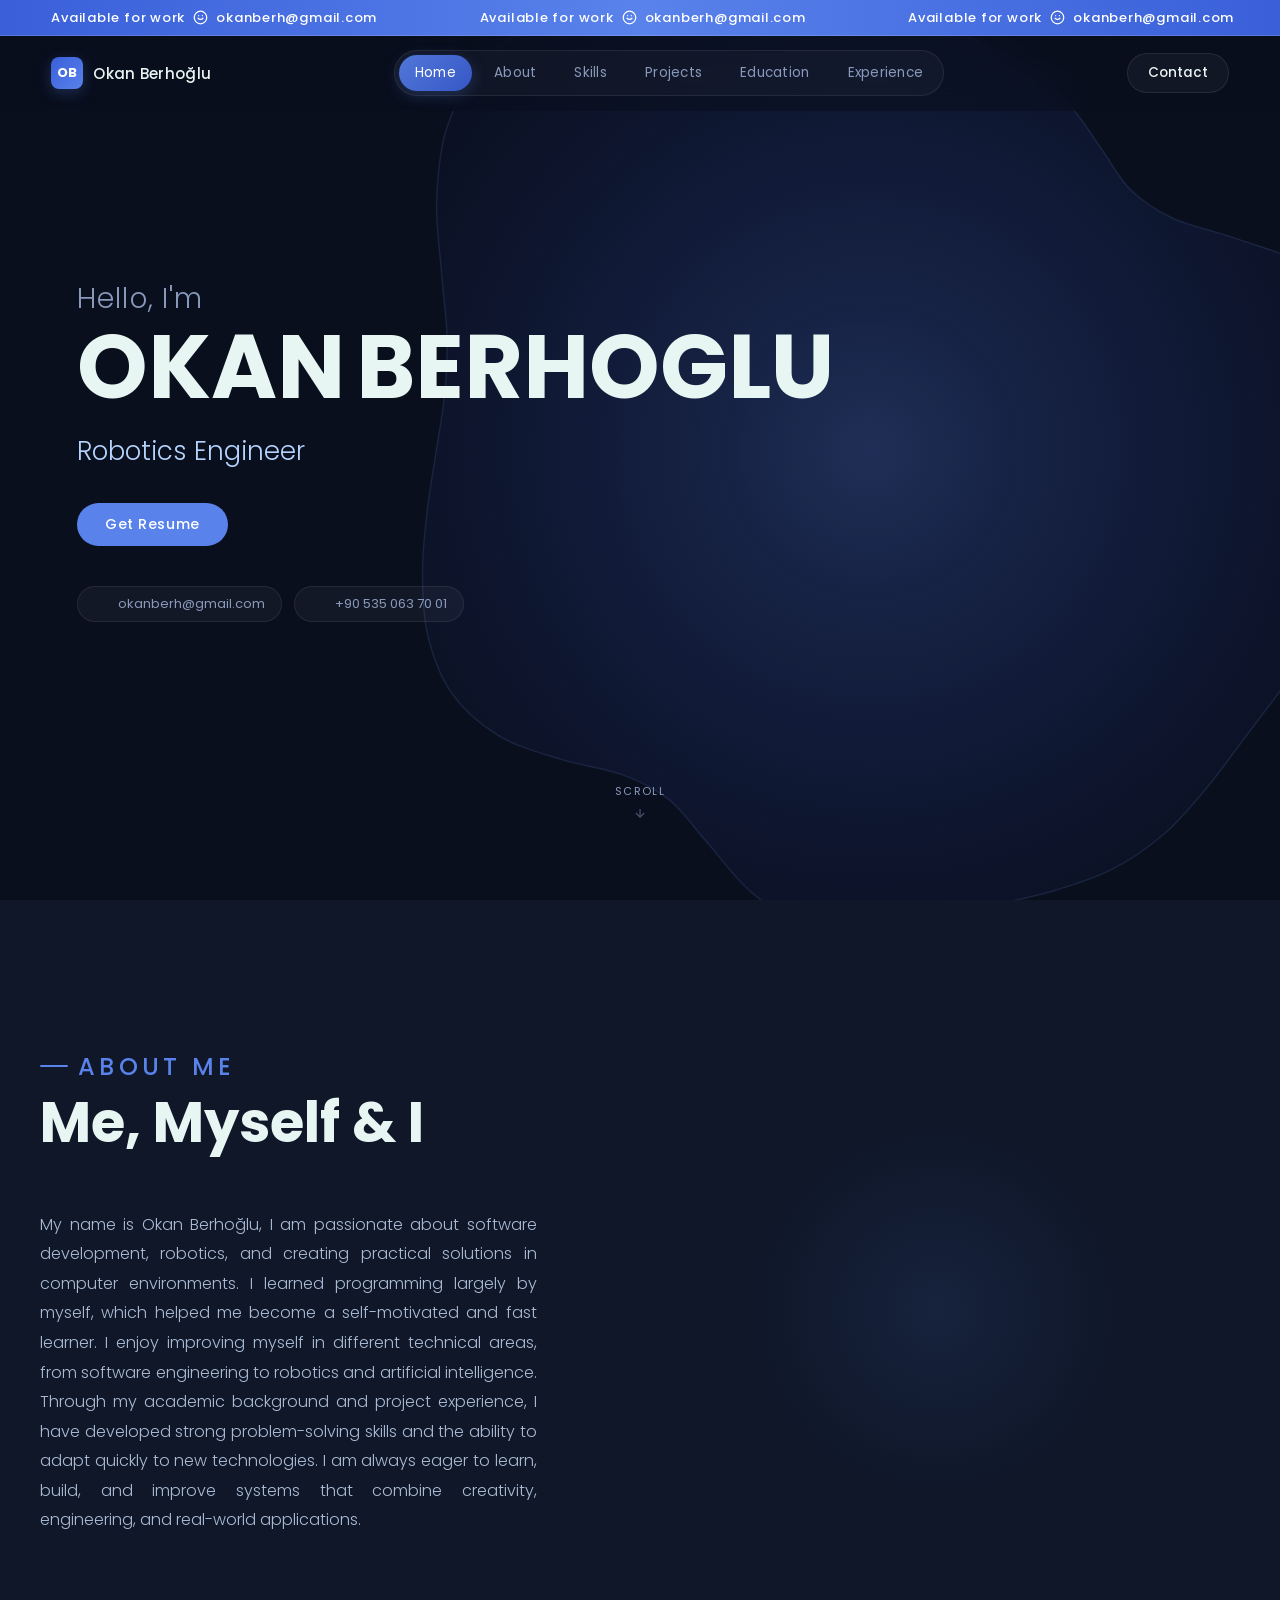
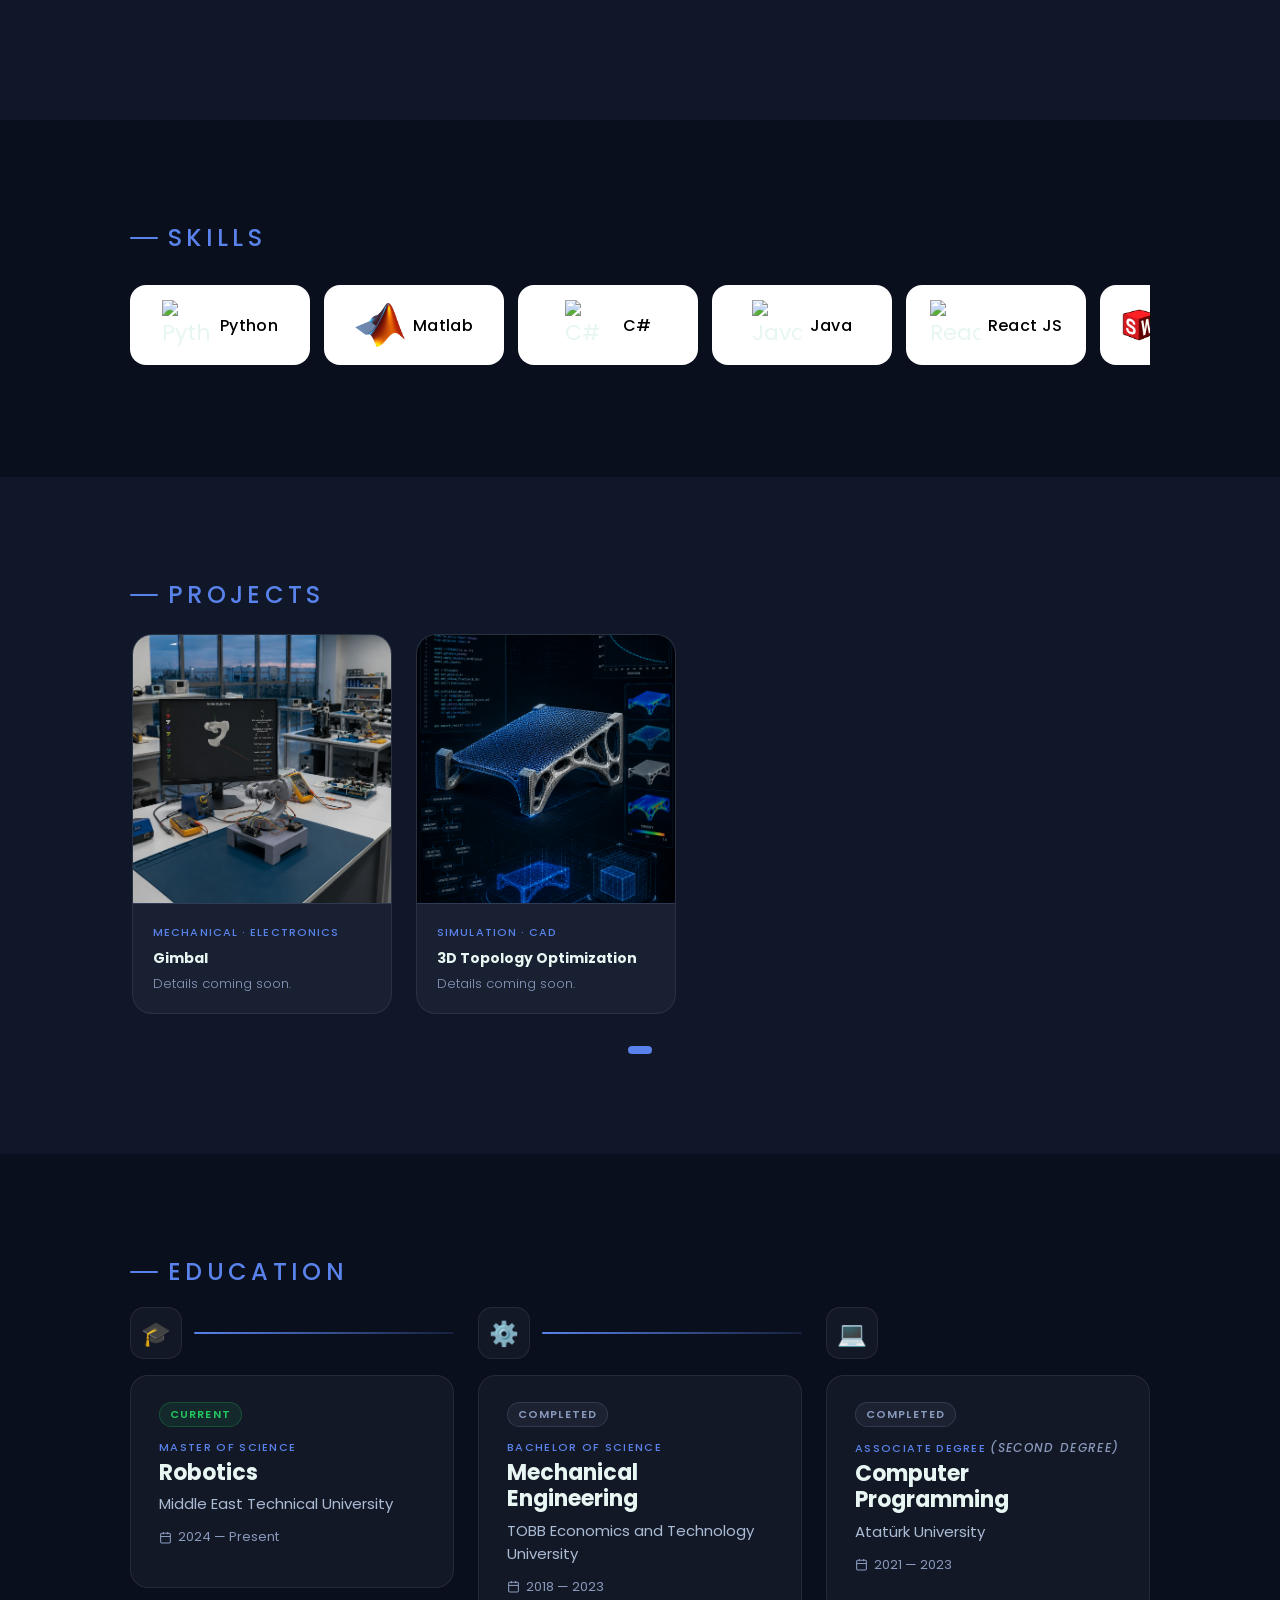
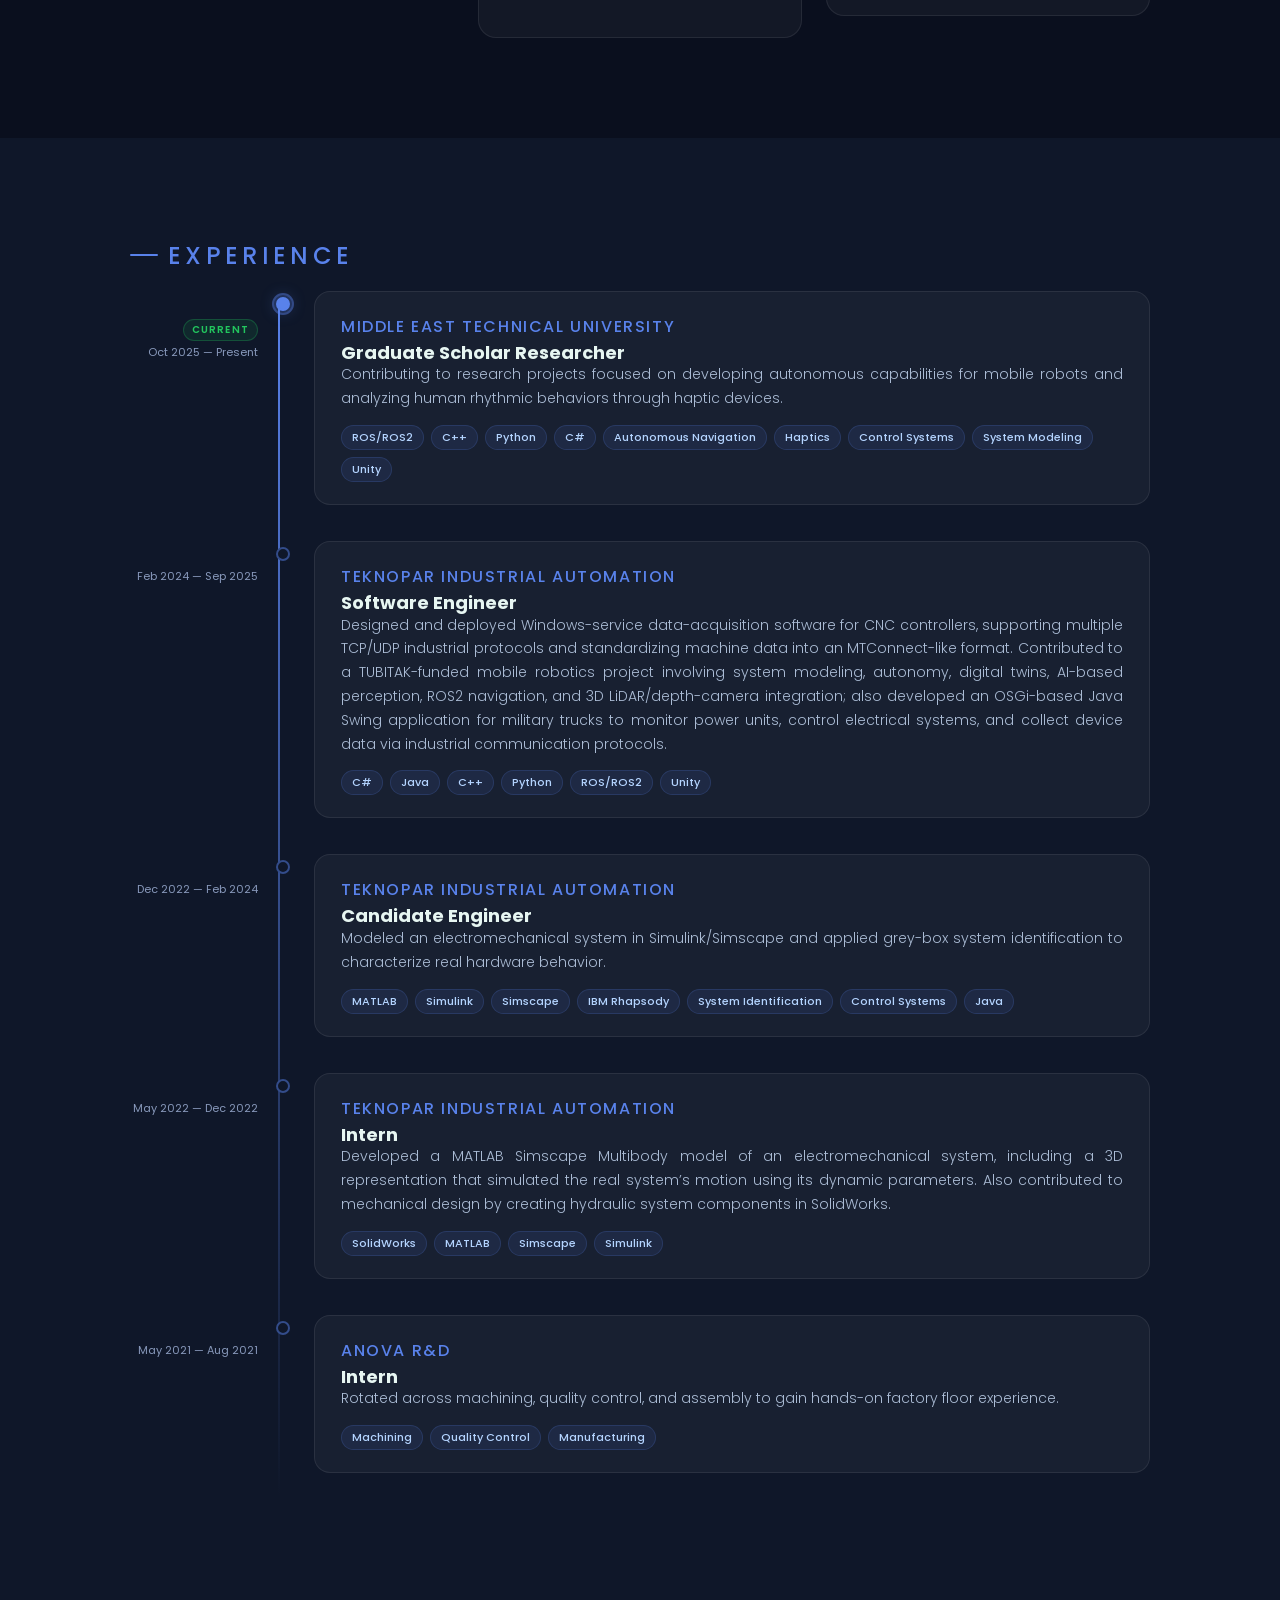
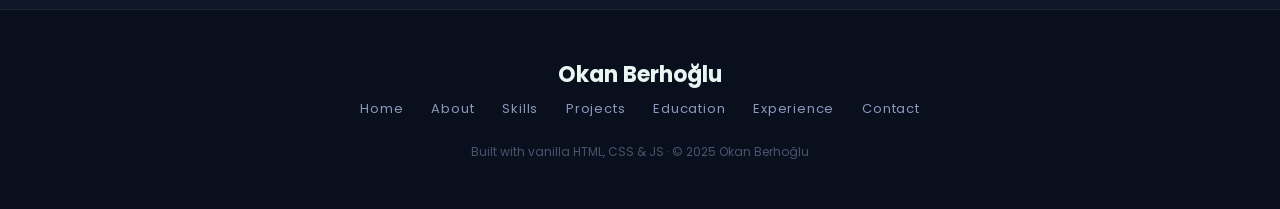
==== index.html @ 130a4c5b "Navbar for pc devices is added and the menu design is changed." ====
<!doctype html>
<html lang="en">
  <head>
    <meta charset="UTF-8" />
    <meta http-equiv="X-UA-Compatible" content="IE=edge" />
    <meta name="viewport" content="width=device-width, initial-scale=1.0" />
    <meta
      name="description"
      content="Okan Berhoglu, is a robotics and software engineer."
    />
    <meta name="google-site-verification" content="pdxOnvpMqD99aKdYOEH2jq77di_M2_qCrCtUL0hpuhg" />
    <meta name="author" content="Okan Berhoğlu" />
    <meta name="robots" content="index, follow" />
    <link rel="canonical" href="https://okanberhoglu.github.io/" />
    <meta property="og:type" content="profile" />
    <meta property="og:title" content="Okan Berhoglu | Robotics & Software Engineer" />
    <meta
      property="og:description"
      content="Portfolio of Okan Berhoglu, a robotics and software engineer."
    />
    <meta property="og:url" content="https://okanberhoglu.github.io/" />
    <meta name="twitter:card" content="summary" />
    <link rel="preconnect" href="https://fonts.googleapis.com" />
    <link rel="preconnect" href="https://fonts.gstatic.com" crossorigin />
    <link
      href="https://fonts.googleapis.com/css2?family=Poppins:wght@200;300;500;700&display=swap"
      rel="stylesheet"
    />
    <link rel="preconnect" href="https://fonts.googleapis.com" />
    <link rel="preconnect" href="https://fonts.gstatic.com" crossorigin />
    <link
      href="https://fonts.googleapis.com/css2?family=Poppins:ital,wght@1,200&display=swap"
      rel="stylesheet"
    />
    <link rel="stylesheet" href="CSS/main.css" />
    <title>Okan Berhoglu | Robotics & Software Engineer</title>
    <script type="application/ld+json">
      {
        "@context": "https://schema.org",
        "@type": "Person",
        "name": "Okan Berhoğlu",
        "alternateName": "Okan Berhoglu",
        "url": "https://okanberhoglu.github.io/",
        "email": "mailto:okanberh@gmail.com",
        "jobTitle": [
          "Robotics Engineer",
          "Software Engineer",
          "Mechanical Engineer"
        ],
        "alumniOf": [
          {
            "@type": "CollegeOrUniversity",
            "name": "Middle East Technical University"
          },
          {
            "@type": "CollegeOrUniversity",
            "name": "TOBB Economics and Technology University"
          },
          {
            "@type": "CollegeOrUniversity",
            "name": "Atatürk University"
          }
        ]
      }
    </script>
    <script type="importmap">
      {
        "imports": {
          "three": "https://cdn.jsdelivr.net/npm/three@0.160.0/build/three.module.js",
          "three/addons/": "https://cdn.jsdelivr.net/npm/three@0.160.0/examples/jsm/"
        }
      }
    </script>
  </head>
  <body>
    <!-- TICKER -->
    <div class="ticker-wrap">
      <div class="ticker-track">
        <div class="ticker-group">
          <span
            >Available for work
            <svg
              width="15"
              height="15"
              viewBox="0 0 24 24"
              fill="none"
              stroke="white"
              stroke-width="2"
              stroke-linecap="round"
              stroke-linejoin="round"
            >
              <circle cx="12" cy="12" r="10" />
              <path d="M8 13s1.5 2 4 2 4-2 4-2" />
              <line x1="9" y1="9" x2="9.01" y2="9" />
              <line x1="15" y1="9" x2="15.01" y2="9" />
            </svg>
            okanberh@gmail.com</span
          >
          <span
            >Available for work
            <svg
              width="15"
              height="15"
              viewBox="0 0 24 24"
              fill="none"
              stroke="white"
              stroke-width="2"
              stroke-linecap="round"
              stroke-linejoin="round"
            >
              <circle cx="12" cy="12" r="10" />
              <path d="M8 13s1.5 2 4 2 4-2 4-2" />
              <line x1="9" y1="9" x2="9.01" y2="9" />
              <line x1="15" y1="9" x2="15.01" y2="9" />
            </svg>
            okanberh@gmail.com</span
          >
          <span
            >Available for work
            <svg
              width="15"
              height="15"
              viewBox="0 0 24 24"
              fill="none"
              stroke="white"
              stroke-width="2"
              stroke-linecap="round"
              stroke-linejoin="round"
            >
              <circle cx="12" cy="12" r="10" />
              <path d="M8 13s1.5 2 4 2 4-2 4-2" />
              <line x1="9" y1="9" x2="9.01" y2="9" />
              <line x1="15" y1="9" x2="15.01" y2="9" />
            </svg>
            okanberh@gmail.com</span
          >
        </div>
        <div class="ticker-group" aria-hidden="true">
          <span
            >Available for work
            <svg
              width="15"
              height="15"
              viewBox="0 0 24 24"
              fill="none"
              stroke="white"
              stroke-width="2"
              stroke-linecap="round"
              stroke-linejoin="round"
            >
              <circle cx="12" cy="12" r="10" />
              <path d="M8 13s1.5 2 4 2 4-2 4-2" />
              <line x1="9" y1="9" x2="9.01" y2="9" />
              <line x1="15" y1="9" x2="15.01" y2="9" />
            </svg>
            okanberh@gmail.com</span
          >
          <span
            >Available for work
            <svg
              width="15"
              height="15"
              viewBox="0 0 24 24"
              fill="none"
              stroke="white"
              stroke-width="2"
              stroke-linecap="round"
              stroke-linejoin="round"
            >
              <circle cx="12" cy="12" r="10" />
              <path d="M8 13s1.5 2 4 2 4-2 4-2" />
              <line x1="9" y1="9" x2="9.01" y2="9" />
              <line x1="15" y1="9" x2="15.01" y2="9" />
            </svg>
            okanberh@gmail.com</span
          >
          <span
            >Available for work
            <svg
              width="15"
              height="15"
              viewBox="0 0 24 24"
              fill="none"
              stroke="white"
              stroke-width="2"
              stroke-linecap="round"
              stroke-linejoin="round"
            >
              <circle cx="12" cy="12" r="10" />
              <path d="M8 13s1.5 2 4 2 4-2 4-2" />
              <line x1="9" y1="9" x2="9.01" y2="9" />
              <line x1="15" y1="9" x2="15.01" y2="9" />
            </svg>
            okanberh@gmail.com</span
          >
        </div>
      </div>
    </div>
    <div class="navbar">
      <div class="hamburger" onclick="menuOpen()">
        <span></span><span></span><span></span>
      </div>
    </div>
    <nav class="desktop-nav" aria-label="Primary">
      <a class="desktop-nav-brand" href="#home">
        <span class="brand-mark">OB</span>
        <span class="brand-name">Okan Berhoğlu</span>
      </a>
      <ul class="desktop-nav-links">
        <li><a href="#home" class="desktop-nav-link">Home</a></li>
        <li><a href="#aboutMe" class="desktop-nav-link">About</a></li>
        <li><a href="#skills" class="desktop-nav-link">Skills</a></li>
        <li><a href="#projects" class="desktop-nav-link">Projects</a></li>
        <li><a href="#education" class="desktop-nav-link">Education</a></li>
        <li><a href="#experiences" class="desktop-nav-link">Experience</a></li>
      </ul>
      <a href="mailto:okanberh@gmail.com" class="desktop-nav-cta">Contact</a>
    </nav>
    <aside class="menu" aria-label="Mobile navigation">
      <div class="menu-header">
        <span class="menu-eyebrow">Menu</span>
        <span class="menu-title">Okan Berhoğlu</span>
      </div>
      <ul class="menu-list">
        <li onclick="menuOpen()" style="--i:1">
          <a href="#home"><span class="menu-num">01</span><span class="menu-text">Home</span><span class="menu-arrow">→</span></a>
        </li>
        <li onclick="menuOpen()" style="--i:2">
          <a href="#aboutMe"><span class="menu-num">02</span><span class="menu-text">About Me</span><span class="menu-arrow">→</span></a>
        </li>
        <li onclick="menuOpen()" style="--i:3">
          <a href="#skills"><span class="menu-num">03</span><span class="menu-text">Skills</span><span class="menu-arrow">→</span></a>
        </li>
        <li onclick="menuOpen()" style="--i:4">
          <a href="#projects"><span class="menu-num">04</span><span class="menu-text">Projects</span><span class="menu-arrow">→</span></a>
        </li>
        <li onclick="menuOpen()" style="--i:5">
          <a href="#education"><span class="menu-num">05</span><span class="menu-text">Education</span><span class="menu-arrow">→</span></a>
        </li>
        <li onclick="menuOpen()" style="--i:6">
          <a href="#experiences"><span class="menu-num">06</span><span class="menu-text">Experience</span><span class="menu-arrow">→</span></a>
        </li>
      </ul>
      <div class="menu-footer">
        <a class="menu-contact" href="mailto:okanberh@gmail.com">
          <img src="./assets/MailIcon.png" alt=""/>
          <span>okanberh@gmail.com</span>
        </a>
        <a class="menu-contact" href="tel:+905350637001">
          <img src="./assets/PhoneIcon.png" alt=""/>
          <span>+90 535 063 70 01</span>
        </a>
        <a href="./assets/Resume_OkanBerhoglu.pdf" target="_blank" rel="noopener" class="menu-cta">
          Get Resume
        </a>
      </div>
    </aside>
    <section id="home">
      <canvas id="blobCanvas"></canvas>
      <canvas id="canvas"></canvas>
      <div class="home-inner home">
        <div class="home-left">

          <div class="hello fade-in">
            <h1 class="alpha">H</h1><h1 class="alpha">e</h1><h1 class="alpha">l</h1>
            <h1 class="alpha">l</h1><h1 class="alpha">o</h1><h1 class="alpha">,</h1>
            <span class="Iam">
              <h1 class="alpha">I</h1><h1 class="alpha">'</h1><h1 class="alpha">m</h1>
            </span>
          </div>

          <div class="nameBox fade-in">
            <h1 class="sr-only">Okan Berhoğlu</h1>
            <span class="name">
              <h1 class="alpha">O</h1><h1 class="alpha">K</h1>
              <h1 class="alpha">A</h1><h1 class="alpha">N</h1>
            </span>
            <span class="alpha">&nbsp;</span>
            <span class="alpha">&nbsp;</span>
            <span class="lastName">
              <h1 class="alpha">B</h1><h1 class="alpha">E</h1><h1 class="alpha">R</h1>
              <h1 class="alpha">H</h1><h1 class="alpha">O</h1><h1 class="alpha">G</h1>
              <h1 class="alpha">L</h1><h1 class="alpha">U</h1>
            </span>
          </div>

          <div class="roleContainer fade-in">
            <div class="roles">
              <div><div>Robotics Engineer</div></div>
              <div><div>Software Engineer</div></div>
              <div><div>Mechanical Engineer</div></div>
              <div><div>Robotics Engineer</div></div>
            </div>
          </div>

          <div class="home-cta fade-in">
            <a href="./assets/Resume_OkanBerhoglu.pdf" target="_blank" rel="noopener">
              <button class="btn-primary">Get Resume</button>
            </a>
          </div>

          <div class="home-contacts fade-in">
            <a class="contact-pill" href="mailto:okanberh@gmail.com">
              <img src="./assets/MailIcon.png" alt=""/>
              okanberh@gmail.com
            </a>
            <a class="contact-pill" href="tel:+905350637001">
              <img src="./assets/PhoneIcon.png" alt=""/>
              +90 535 063 70 01
            </a>
          </div>

        </div>
      </div>
      <div class="scroll-hint">
        <span>Scroll</span>
        <svg width="14" height="14" viewBox="0 0 24 24" fill="none" stroke="currentColor" stroke-width="2"><path d="M12 5v14M5 12l7 7 7-7"/></svg>
      </div>
    </section>
    <section id="aboutMe">
      <div class="section-inner">
        <div class="about-grid">
          <div class="about-text reveal">
            <div class="section-tag">About Me</div>
            <div class="section-title">
              <h1 class="alpha">M</h1><h1 class="alpha">e</h1><h1 class="alpha">,</h1>&nbsp;<h1 class="alpha">M</h1><h1 class="alpha">y</h1><h1 class="alpha">s</h1><h1 class="alpha">e</h1><h1 class="alpha">l</h1><h1 class="alpha">f</h1>&nbsp;<h1 class="alpha">&amp;</h1>&nbsp;<h1 class="alpha">I</h1>
            </div>
            <p class="about-bio">
            My name is Okan Berhoğlu, I am passionate about software development, robotics, and creating practical solutions in computer environments. I learned programming largely by myself, which helped me become a self-motivated and fast learner. I enjoy improving myself in different technical areas, from software engineering to robotics and artificial intelligence. Through my academic background and project experience, I have developed strong problem-solving skills and the ability to adapt quickly to new technologies. I am always eager to learn, build, and improve systems that combine creativity, engineering, and real-world applications.
            </p>
          </div>
          <div class="about-three-wrap reveal">
            <div id="aboutThree"></div>
          </div>
        </div>
      </div>
    </section>
    <section id="skills">
      <div class="section-inner">
        <div class="section-tag reveal">Skills</div>
        <div class="skills-ticker-wrap reveal">
          <div class="skills-ticker-track">
            <div class="skills-ticker-row">
              <div class="skill-chip"><img src="./assets/Python.png" alt="Python"/><span>Python</span></div>
              <div class="skill-chip"><img src="./assets/matlab.png" alt="Matlab"/><span>Matlab</span></div>
              <div class="skill-chip"><img src="./assets/C-Sharp.png" alt="C#"/><span>C#</span></div>
              <div class="skill-chip"><img src="./assets/java.png" alt="Java"/><span>Java</span></div>
              <div class="skill-chip"><img src="./assets/React.png" alt="React JS"/><span>React JS</span></div>
              <div class="skill-chip"><img src="./assets/SolidWorks_Logo.png" alt="SolidWorks"/><span>SolidWorks</span></div>
              <div class="skill-chip"><img src="./assets/Ros_logo.png" alt="Ros"/><span>ROS/ROS2</span></div>
              <div class="skill-chip"><img src="./assets/C++_Logo.png" alt="C++"/><span>C++</span></div>
              <div class="skill-chip"><img src="./assets/cuda.png" alt="cuda"/><span>CUDA</span></div>
              <div class="skill-chip"><img src="./assets/C_Programming_Language.png" alt="C"/><span>C</span></div>
              <div class="skill-chip"><img src="./assets/arduino-icon.png" alt="Arduino"/><span>Arduino</span></div>
              <div class="skill-chip"><img src="./assets/unity_logo.png" alt="Unity"/><span>Unity</span></div>
              <!-- duplicate for seamless loop -->
              <div class="skill-chip"><img src="./assets/Python.png" alt="Python"/><span>Python</span></div>
              <div class="skill-chip"><img src="./assets/matlab.png" alt="Matlab"/><span>Matlab</span></div>
              <div class="skill-chip"><img src="./assets/C-Sharp.png" alt="C#"/><span>C#</span></div>
              <div class="skill-chip"><img src="./assets/java.png" alt="Java"/><span>Java</span></div>
              <div class="skill-chip"><img src="./assets/React.png" alt="React JS"/><span>React JS</span></div>
              <div class="skill-chip"><img src="./assets/SolidWorks_Logo.png" alt="SolidWorks"/><span>SolidWorks</span></div>
              <div class="skill-chip"><img src="./assets/Ros_logo.png" alt="Ros"/><span>ROS/ROS2</span></div>
              <div class="skill-chip"><img src="./assets/C++_Logo.png" alt="C++"/><span>C++</span></div>
              <div class="skill-chip"><img src="./assets/cuda.png" alt="cuda"/><span>CUDA</span></div>
              <div class="skill-chip"><img src="./assets/C_Programming_Language.png" alt="C"/><span>C</span></div>
              <div class="skill-chip"><img src="./assets/arduino-icon.png" alt="Arduino"/><span>Arduino</span></div>
              <div class="skill-chip"><img src="./assets/unity_logo.png" alt="Unity"/><span>Unity</span></div>
            </div>
          </div>
        </div>
      </div>
    </section>
     <section id="projects">
      <div class="section-inner">
        <div class="section-tag reveal">Projects</div>
        <div class="projects-wrapper reveal">
          <button class="proj-arrow proj-arrow-left" onclick="slideProjects(-1)" aria-label="Previous">
            <svg width="20" height="20" viewBox="0 0 24 24" fill="none" stroke="currentColor" stroke-width="2.5"><path d="M15 18l-6-6 6-6"/></svg>
          </button>
          <div class="projects-viewport">
            <div class="projects-track" id="projectsTrack">

              <div class="proj-card" data-title="Gimbal">
                <div class="proj-card-inner">
                  <div class="proj-card-img-placeholder">
                    <img class="proj-icon" src="./assets/Gimbal_project.png" alt="Gimbal" width="1126" height="1397" loading="lazy" decoding="async">
                  </div>
                  <div class="proj-card-body">
                    <div class="proj-tag">Mechanical · Electronics</div>
                    <h3 class="proj-title">Gimbal</h3>
                    <p class="proj-desc">Details coming soon.</p>
                  </div>
                  <div class="proj-hover-cta">
                    <svg width="16" height="16" viewBox="0 0 24 24" fill="none" stroke="currentColor" stroke-width="2"><path d="M5 12h14M12 5l7 7-7 7"/></svg>
                    Click for details
                  </div>
                </div>
              </div>

              <div class="proj-card" data-title="3D Topology Optimization">
                <div class="proj-card-inner">
                  <div class="proj-card-img-placeholder">
                    <img class="proj-icon" src="./assets/topology_optimization.png" alt="3D Topology Optimization" width="1122" height="1402" loading="lazy" decoding="async">
                  </div>
                  <div class="proj-card-body">
                    <div class="proj-tag">Simulation · CAD</div>
                    <h3 class="proj-title">3D Topology Optimization</h3>
                    <p class="proj-desc">Details coming soon.</p>
                  </div>
                  <div class="proj-hover-cta">
                    <svg width="16" height="16" viewBox="0 0 24 24" fill="none" stroke="currentColor" stroke-width="2"><path d="M5 12h14M12 5l7 7-7 7"/></svg>
                    Click for details
                  </div>
                </div>
              </div>
              <!-- <div class="proj-card" data-title="Robotics Projects">
                <div class="proj-card-inner">
                  <div class="proj-card-img-placeholder">
                    <span class="proj-icon">🤖</span>
                  </div>
                  <div class="proj-card-body">
                    <div class="proj-tag">ROS2 · Autonomous</div>
                    <h3 class="proj-title">Robotics Projects</h3>
                    <p class="proj-desc">Details coming soon.</p>
                  </div>
                  <div class="proj-hover-cta">
                    <svg width="16" height="16" viewBox="0 0 24 24" fill="none" stroke="currentColor" stroke-width="2"><path d="M5 12h14M12 5l7 7-7 7"/></svg>
                    Click for details
                  </div>
                </div>
              </div> -->

              <!-- <div class="proj-card" data-title="Backend Projects">
                <div class="proj-card-inner">
                  <div class="proj-card-img-placeholder">
                    <span class="proj-icon">⚙️</span>
                  </div>
                  <div class="proj-card-body">
                    <div class="proj-tag">API · Systems</div>
                    <h3 class="proj-title">Backend Projects</h3>
                    <p class="proj-desc">Details coming soon.</p>
                  </div>
                  <div class="proj-hover-cta">
                    <svg width="16" height="16" viewBox="0 0 24 24" fill="none" stroke="currentColor" stroke-width="2"><path d="M5 12h14M12 5l7 7-7 7"/></svg>
                    Click for details
                  </div>
                </div>
              </div> -->

              <!-- <div class="proj-card" data-title="IoT Projects">
                <div class="proj-card-inner">
                  <div class="proj-card-img-placeholder">
                    <span class="proj-icon">📡</span>
                  </div>
                  <div class="proj-card-body">
                    <div class="proj-tag">Embedded · IoT</div>
                    <h3 class="proj-title">IoT Projects</h3>
                    <p class="proj-desc">Details coming soon.</p>
                  </div>
                  <div class="proj-hover-cta">
                    <svg width="16" height="16" viewBox="0 0 24 24" fill="none" stroke="currentColor" stroke-width="2"><path d="M5 12h14M12 5l7 7-7 7"/></svg>
                    Click for details
                  </div>
                </div>
              </div> -->

            </div>
          </div>
          <button class="proj-arrow proj-arrow-right" onclick="slideProjects(1)" aria-label="Next">
            <svg width="20" height="20" viewBox="0 0 24 24" fill="none" stroke="currentColor" stroke-width="2.5"><path d="M9 18l6-6-6-6"/></svg>
          </button>
        </div>
        <div class="proj-dots" id="projDots">
          <span class="proj-dot active" onclick="goToProject(0)"></span>
          <!-- <span class="proj-dot" onclick="goToProject(1)"></span>
          <span class="proj-dot" onclick="goToProject(2)"></span>
          <span class="proj-dot" onclick="goToProject(3)"></span>
          <span class="proj-dot" onclick="goToProject(4)"></span> -->
        </div>
      </div>
    </section>
    <section id="education">
      <div class="section-inner">
        <div class="section-tag reveal">Education</div>
        <div class="edu-grid">
          <div class="edu-card reveal">
            <div class="edu-card-left">
              <div class="edu-icon">🎓</div>
              <div class="edu-line"></div>
            </div>
            <div class="edu-card-right">
              <div class="edu-badge">Current</div>
              <div class="edu-degree">Master of Science</div>
              <div class="edu-field">Robotics</div>
              <div class="edu-school">Middle East Technical University</div>
              <div class="edu-date">
                <svg width="13" height="13" viewBox="0 0 24 24" fill="none" stroke="currentColor" stroke-width="2"><rect x="3" y="4" width="18" height="18" rx="2"/><line x1="16" y1="2" x2="16" y2="6"/><line x1="8" y1="2" x2="8" y2="6"/><line x1="3" y1="10" x2="21" y2="10"/></svg>
                2024 — Present
              </div>
              <!-- <div class="edu-tags">
                <span>ROS/ROS2</span><span>Autonomous Systems</span><span>Haptics</span><span>Control Systems</span>
              </div> -->
            </div>
          </div>

          <div class="edu-card reveal">
            <div class="edu-card-left">
              <div class="edu-icon">⚙️</div>
              <div class="edu-line"></div>
            </div>
            <div class="edu-card-right">
              <div class="edu-badge edu-badge-done">Completed</div>
              <div class="edu-degree">Bachelor of Science</div>
              <div class="edu-field">Mechanical Engineering</div>
              <div class="edu-school">TOBB Economics and Technology University</div>
              <div class="edu-date">
                <svg width="13" height="13" viewBox="0 0 24 24" fill="none" stroke="currentColor" stroke-width="2"><rect x="3" y="4" width="18" height="18" rx="2"/><line x1="16" y1="2" x2="16" y2="6"/><line x1="8" y1="2" x2="8" y2="6"/><line x1="3" y1="10" x2="21" y2="10"/></svg>
                2018 — 2023
              </div>
              <!-- <div class="edu-tags">
                <span>Thermodynamics</span><span>System Dynamics</span><span>CAD</span>
              </div> -->
            </div>
          </div>
          <div class="edu-card reveal">
            <div class="edu-card-left">
              <div class="edu-icon">💻</div>
            </div>
            <div class="edu-card-right">
              <div class="edu-badge edu-badge-done">Completed</div>
              <div class="edu-degree">Associate Degree <span class="edu-second">(Second Degree)</span></div>
              <div class="edu-field">Computer Programming</div>
              <div class="edu-school">Atatürk University</div>
              <div class="edu-date">
                <svg width="13" height="13" viewBox="0 0 24 24" fill="none" stroke="currentColor" stroke-width="2"><rect x="3" y="4" width="18" height="18" rx="2"/><line x1="16" y1="2" x2="16" y2="6"/><line x1="8" y1="2" x2="8" y2="6"/><line x1="3" y1="10" x2="21" y2="10"/></svg>
                2021 — 2023
              </div>
              <!-- <div class="edu-tags">
                <span>Java</span><span>Algorithms</span><span>Databases</span>
              </div> -->
            </div>
          </div>
        </div>
      </div>
    </section>
    <section id="experiences">
      <div class="section-inner">
        <div class="section-tag reveal">Experience</div>
        <div class="exp-timeline">
          <div class="exp-item reveal">
            <div class="exp-meta">
              <div class="exp-dot-wrap">
                <div class="exp-dot exp-dot-active"></div>
              </div>
              <div class="exp-date-col">
                <span class="exp-badge-current">Current</span>
                <span class="exp-date">Oct 2025 —<br class="exp-date-break"> Present</span>
              </div>
            </div>
            <div class="exp-card">
              <div>
                <div class="exp-company">Middle East Technical University</div>
                <div class="exp-role">Graduate Scholar Researcher</div>
              </div>
              <p class="exp-summary">Contributing to research projects focused on developing autonomous capabilities for mobile robots and analyzing human rhythmic behaviors through haptic devices.</p>
              <div class="exp-tags"><span>ROS/ROS2</span><span>C++</span><span>Python</span><span>C#</span><span>Autonomous Navigation</span><span>Haptics</span><span>Control Systems</span><span>System Modeling</span><span>Unity</span></div>
            </div>
          </div>
          <div class="exp-item reveal">
            <div class="exp-meta">
              <div class="exp-dot-wrap">
                <div class="exp-dot"></div>
              </div>
              <div class="exp-date-col">
                <span class="exp-date">Feb 2024 —<br class="exp-date-break"> Sep 2025</span>
              </div>
            </div>
            <div class="exp-card">
              <div>
                <div class="exp-company">Teknopar Industrial Automation</div>
                <div class="exp-role">Software Engineer</div>
              </div>
              <p class="exp-summary">Designed and deployed Windows-service data-acquisition software for CNC controllers, supporting multiple TCP/UDP industrial protocols and standardizing machine data into an MTConnect-like format. Contributed to a TUBITAK-funded mobile robotics project involving system modeling, autonomy, digital twins, AI-based perception, ROS2 navigation, and 3D LiDAR/depth-camera integration; also developed an OSGi-based Java Swing application for military trucks to monitor power units, control electrical systems, and collect device data via industrial communication protocols.</p>
              <div class="exp-tags"><span>C#</span><span>Java</span><span>C++</span><span>Python</span><span>ROS/ROS2</span><span>Unity</span></div>
            </div>
          </div>
          <div class="exp-item reveal">
            <div class="exp-meta">
              <div class="exp-dot-wrap">
                <div class="exp-dot"></div>
              </div>
              <div class="exp-date-col">
                <span class="exp-date">Dec 2022 —<br class="exp-date-break"> Feb 2024</span>
              </div>
            </div>
            <div class="exp-card">
              <div>
                <div class="exp-company">Teknopar Industrial Automation</div>
                <div class="exp-role">Candidate Engineer</div>
              </div>
              <p class="exp-summary">Modeled an electromechanical system in Simulink/Simscape and applied grey-box system identification to characterize real hardware behavior.</p>
              <div class="exp-tags"><span>MATLAB</span><span>Simulink</span><span>Simscape</span><span>IBM Rhapsody</span><span>System Identification</span><span>Control Systems</span><span>Java</span></div>
            </div>
          </div>
          <div class="exp-item reveal">
            <div class="exp-meta">
              <div class="exp-dot-wrap">
                <div class="exp-dot"></div>
              </div>
              <div class="exp-date-col">
                <span class="exp-date">May 2022 —<br class="exp-date-break"> Dec 2022</span>
              </div>
            </div>
            <div class="exp-card">
              <div>
                <div class="exp-company">Teknopar Industrial Automation</div>
                <div class="exp-role">Intern</div>
              </div>
              <p class="exp-summary">Developed a MATLAB Simscape Multibody model of an electromechanical system, including a 3D representation that simulated the real system’s motion using its dynamic parameters. Also contributed to mechanical design by creating hydraulic system components in SolidWorks.</p>
              <div class="exp-tags"><span>SolidWorks</span><span>MATLAB</span><span>Simscape</span><span>Simulink</span></div>
            </div>
          </div>
          <div class="exp-item reveal">
            <div class="exp-meta">
              <div class="exp-dot-wrap">
                <div class="exp-dot"></div>
              </div>
              <div class="exp-date-col">
                <span class="exp-date">May 2021 —<br class="exp-date-break"> Aug 2021</span>
              </div>
            </div>
            <div class="exp-card">
              <div>
                <div class="exp-company">Anova R&amp;D</div>
                <div class="exp-role">Intern</div>
              </div>
              <p class="exp-summary">Rotated across machining, quality control, and assembly to gain hands-on factory floor experience.</p>
              <div class="exp-tags"><span>Machining</span><span>Quality Control</span><span>Manufacturing</span> </div>
            </div>
          </div>
        </div>
      </div>
    </section>
    </div>
    <footer>
      <div class="footer-name">Okan Berhoğlu</div>
      <div class="footer-links">
        <a href="#home">Home</a>
        <a href="#aboutMe">About</a>
        <a href="#skills">Skills</a>
        <a href="#projects">Projects</a>
        <a href="#education">Education</a>
        <a href="#experiences">Experience</a>
        <a href="mailto:okanberh@gmail.com">Contact</a>
      </div>
      <div class="footer-copy">Built with vanilla HTML, CSS &amp; JS · © 2025 Okan Berhoğlu</div>
    </footer>
    <script src="./JS/mouseTrail.js"></script>
    <script src="./JS/blobAnim.js"></script>
    <script src="./JS/letterHover.js"></script>
    <script src="./JS/reveal.js"></script>
    <script src="./JS/menuOpen.js"></script>
    <script src="./JS/desktopNav.js"></script>
    <script src="./JS/projectsAnim.js"></script>
    <script type="module" src="./JS/threeMain.js"></script>
  </body>
</html>
---- CSS/main.css ----
/* =============================================
       RESET & BASE
    ============================================= */
*,
*::before,
*::after {
  margin: 0;
  padding: 0;
  box-sizing: border-box;
  font-family: "Poppins", sans-serif;
}
html {
  scroll-behavior: smooth;
}
body {
  background-color: #0a0f1e;
  color: #e7f6f2;
  overflow-x: hidden;
}
a {
  text-decoration: none;
  color: inherit;
}
.sr-only {
  position: absolute;
  width: 1px;
  height: 1px;
  padding: 0;
  margin: -1px;
  overflow: hidden;
  clip: rect(0, 0, 0, 0);
  white-space: nowrap;
  border: 0;
}

::-webkit-scrollbar {
  width: 5px;
}
::-webkit-scrollbar-track {
  background: transparent;
}
::-webkit-scrollbar-thumb {
  background: #5982eb;
  border-radius: 10px;
}

/* =============================================
       CSS VARIABLES
    ============================================= */
:root {
  --accent: #5982eb;
  --accent-light: #b4d4ff;
  --accent-glow: rgba(89, 130, 235, 0.25);
  --surface: rgba(255, 255, 255, 0.04);
  --surface-hover: rgba(255, 255, 255, 0.08);
  --border: rgba(255, 255, 255, 0.08);
  --text-primary: #e7f6f2;
  --text-muted: #8899bb;
  --navy: #0a0f1e;
  --navy-2: #0f1729;
  --orange: #f66b0e;
  --ticker-h: 36px;
}

/* =============================================
       TICKER BAR
    ============================================= */
.ticker-wrap {
  width: 100%;
  background: linear-gradient(90deg, #3a5fd9 0%, #5982eb 50%, #3a5fd9 100%);
  overflow: hidden;
  white-space: nowrap;
  position: fixed;
  top: 0;
  left: 0;
  z-index: 100;
  height: var(--ticker-h);
  display: flex;
  align-items: center;
  border-bottom: 1px solid rgba(255, 255, 255, 0.15);
}
.ticker-track {
  display: flex;
  width: max-content;
  min-width: 200%;
  animation: ticker-scroll 22s linear infinite;
}
.ticker-group {
  display: flex;
  align-items: center;
  justify-content: space-around;
  min-width: 100vw;
  flex-shrink: 0;
}
.ticker-group span {
  display: inline-flex;
  align-items: center;
  gap: 8px;
  padding: 0 clamp(24px, 4vw, 64px);
  color: #fff;
  font-size: 13px;
  font-weight: 500;
  letter-spacing: 0.06em;
  white-space: nowrap;
}
@keyframes ticker-scroll {
  0% {
    transform: translateX(0);
  }
  100% {
    transform: translateX(-50%);
  }
}

/* =============================================
       MOBILE NAVBAR
    ============================================= */
.navbar {
  display: none;
  position: fixed;
  top: var(--ticker-h);
  right: 0;
  z-index: 99;
  padding: 10px 18px;
}
.navbar .hamburger {
  width: 36px;
  height: 24px;
  display: flex;
  flex-direction: column;
  justify-content: space-between;
  cursor: pointer;
}
.navbar .hamburger span {
  width: 100%;
  height: 3px;
  background: var(--accent);
  border-radius: 2px;
  transform-origin: center;
  transition:
    transform 0.35s ease,
    opacity 0.2s ease;
}
.navbar.active .hamburger span:first-child {
  transform: translateY(10.5px) rotate(45deg);
}
.navbar.active .hamburger span:nth-child(2) {
  opacity: 0;
  transform: scaleX(0);
}
.navbar.active .hamburger span:last-child {
  transform: translateY(-10.5px) rotate(-45deg);
}
@media (max-width: 965px) {
  .navbar {
    display: block;
  }
}

/* =============================================
       MOBILE SIDE MENU
    ============================================= */
.menu {
  display: none;
  width: min(380px, 88vw);
  height: calc(100vh - var(--ticker-h));
  background:
    radial-gradient(120% 60% at 100% 0%, rgba(89, 130, 235, 0.18) 0%, transparent 60%),
    radial-gradient(80% 40% at 0% 100%, rgba(89, 130, 235, 0.12) 0%, transparent 60%),
    rgba(10, 15, 30, 0.96);
  backdrop-filter: blur(22px);
  -webkit-backdrop-filter: blur(22px);
  border-left: 1px solid var(--border);
  box-shadow: -20px 0 60px rgba(0, 0, 0, 0.4);
  position: fixed;
  top: var(--ticker-h);
  right: calc(-1 * min(380px, 88vw));
  z-index: 98;
  flex-direction: column;
  align-items: stretch;
  justify-content: flex-start;
  padding: 40px 32px 32px;
  gap: 28px;
  overflow-y: auto;
  overscroll-behavior: contain;
  transition: right 0.55s cubic-bezier(0.77, 0, 0.18, 1);
}
.menu.activeMenu {
  right: 0;
}

.menu-header {
  display: flex;
  flex-direction: column;
  gap: 4px;
  padding-bottom: 20px;
  border-bottom: 1px solid var(--border);
}
.menu-eyebrow {
  font-size: 11px;
  font-weight: 500;
  letter-spacing: 0.32em;
  text-transform: uppercase;
  color: var(--accent-light);
}
.menu-title {
  font-size: 20px;
  font-weight: 500;
  color: var(--text-primary);
  letter-spacing: 0.01em;
}

.menu-list {
  list-style: none;
  display: flex;
  flex-direction: column;
  gap: 4px;
  margin: 0;
  padding: 0;
}
.menu-list li {
  opacity: 0;
  transform: translateX(24px);
  transition:
    opacity 0.5s ease,
    transform 0.5s cubic-bezier(0.22, 1, 0.36, 1);
}
.menu.activeMenu .menu-list li {
  opacity: 1;
  transform: translateX(0);
  transition-delay: calc(var(--i, 0) * 60ms + 150ms);
}
.menu-list li a {
  display: flex;
  align-items: center;
  gap: 16px;
  padding: 14px 16px;
  border-radius: 12px;
  color: var(--text-primary);
  border: 1px solid transparent;
  transition:
    background 0.25s ease,
    border-color 0.25s ease,
    transform 0.25s ease,
    color 0.25s ease;
}
.menu-list li a:hover {
  background: var(--surface-hover);
  border-color: var(--border);
  transform: translateX(4px);
}
.menu-num {
  font-size: 11px;
  font-weight: 500;
  letter-spacing: 0.1em;
  color: var(--accent-light);
  min-width: 22px;
}
.menu-text {
  flex: 1;
  font-size: 20px;
  font-weight: 300;
  letter-spacing: 0.01em;
}
.menu-arrow {
  font-size: 16px;
  color: var(--text-muted);
  opacity: 0;
  transform: translateX(-6px);
  transition:
    opacity 0.25s ease,
    transform 0.25s ease,
    color 0.25s ease;
}
.menu-list li a:hover .menu-arrow {
  opacity: 1;
  transform: translateX(0);
  color: var(--accent);
}

.menu-footer {
  margin-top: auto;
  display: flex;
  flex-direction: column;
  gap: 10px;
  padding-top: 20px;
  border-top: 1px solid var(--border);
}
.menu-contact {
  display: flex;
  align-items: center;
  gap: 10px;
  padding: 10px 12px;
  border-radius: 10px;
  background: var(--surface);
  border: 1px solid var(--border);
  font-size: 13px;
  color: var(--text-muted);
  transition:
    color 0.25s ease,
    background 0.25s ease,
    border-color 0.25s ease;
}
.menu-contact:hover {
  color: var(--text-primary);
  background: var(--surface-hover);
  border-color: var(--accent);
}
.menu-contact img {
  width: 16px;
  height: 16px;
  object-fit: contain;
  opacity: 0.85;
}
.menu-cta {
  margin-top: 4px;
  display: inline-flex;
  align-items: center;
  justify-content: center;
  padding: 12px 18px;
  border-radius: 999px;
  background: linear-gradient(135deg, #3a5fd9 0%, #5982eb 100%);
  color: #fff;
  font-size: 14px;
  font-weight: 500;
  letter-spacing: 0.02em;
  box-shadow: 0 8px 22px var(--accent-glow);
  transition:
    transform 0.25s ease,
    box-shadow 0.25s ease;
}
.menu-cta:hover {
  transform: translateY(-1px);
  box-shadow: 0 10px 26px var(--accent-glow);
}

@media (max-width: 965px) {
  .menu {
    display: flex;
  }
}

/* =============================================
       DESKTOP NAVBAR
    ============================================= */
.desktop-nav {
  display: none;
  position: fixed;
  top: var(--ticker-h);
  left: 0;
  right: 0;
  z-index: 95;
  align-items: center;
  justify-content: space-between;
  gap: 24px;
  padding: 14px clamp(24px, 4vw, 56px);
  background: rgba(10, 15, 30, 0.55);
  backdrop-filter: blur(14px);
  -webkit-backdrop-filter: blur(14px);
  border-bottom: 1px solid transparent;
  transition:
    padding 0.3s ease,
    background 0.3s ease,
    border-color 0.3s ease;
}
.desktop-nav.scrolled {
  padding-top: 10px;
  padding-bottom: 10px;
  background: rgba(10, 15, 30, 0.85);
  border-bottom-color: var(--border);
}
.desktop-nav-brand {
  display: flex;
  align-items: center;
  gap: 10px;
  color: var(--text-primary);
  font-weight: 500;
  letter-spacing: 0.02em;
  white-space: nowrap;
}
.desktop-nav-brand .brand-mark {
  width: 32px;
  height: 32px;
  display: inline-flex;
  align-items: center;
  justify-content: center;
  border-radius: 8px;
  background: linear-gradient(135deg, #3a5fd9 0%, #5982eb 100%);
  color: #fff;
  font-weight: 700;
  font-size: 13px;
  letter-spacing: 0.04em;
  box-shadow: 0 4px 14px var(--accent-glow);
}
.desktop-nav-brand .brand-name {
  font-size: 15px;
  color: var(--text-primary);
  transition: color 0.25s ease;
}
.desktop-nav-brand:hover .brand-name {
  color: var(--accent-light);
}
.desktop-nav-links {
  display: flex;
  align-items: center;
  gap: 6px;
  list-style: none;
  margin: 0;
  padding: 4px;
  border-radius: 999px;
  background: rgba(255, 255, 255, 0.03);
  border: 1px solid var(--border);
}
.desktop-nav-link {
  position: relative;
  display: inline-block;
  padding: 8px 16px;
  font-size: 13.5px;
  font-weight: 400;
  color: var(--text-muted);
  border-radius: 999px;
  letter-spacing: 0.02em;
  transition:
    color 0.25s ease,
    background 0.25s ease;
}
.desktop-nav-link:hover {
  color: var(--text-primary);
  background: var(--surface-hover);
}
.desktop-nav-link.active {
  color: #fff;
  background: linear-gradient(135deg, rgba(89, 130, 235, 0.9) 0%, rgba(58, 95, 217, 0.9) 100%);
  box-shadow: 0 4px 16px var(--accent-glow);
}
.desktop-nav-cta {
  display: inline-flex;
  align-items: center;
  gap: 8px;
  padding: 9px 20px;
  font-size: 13.5px;
  font-weight: 500;
  color: var(--text-primary);
  border: 1px solid var(--border);
  border-radius: 999px;
  background: var(--surface);
  transition:
    border-color 0.25s ease,
    background 0.25s ease,
    color 0.25s ease,
    transform 0.25s ease;
}
.desktop-nav-cta:hover {
  color: #fff;
  background: var(--accent);
  border-color: var(--accent);
  transform: translateY(-1px);
}
@media (min-width: 966px) {
  .desktop-nav {
    display: flex;
  }
}
@media (max-width: 1180px) {
  .desktop-nav-brand .brand-name {
    display: none;
  }
}

/* =============================================
       SECTIONS WRAPPER
    ============================================= */
.sections {
  padding-top: var(--ticker-h);
}

/* =============================================
       HOME SECTION
    ============================================= */
#home {
  position: relative;
  width: 100%;
  height: 100vh;
  overflow: hidden;
  background: var(--navy);
}
#blobCanvas {
  position: absolute;
  inset: 0;
  width: 100%;
  height: 100%;
  z-index: 0;
  pointer-events: none;
}
#canvas {
  position: fixed;
  top: 0;
  left: 0;
  width: 100vw;
  height: 100vh;
  z-index: 1;
  pointer-events: none;
}

/* Home layout: two-column flex */
.home-inner {
  position: relative;
  z-index: 2;
  width: 100%;
  height: 100%;
  display: flex;
  align-items: center;
  padding: 0 6vw;
}
.home-left {
  flex: 1;
  display: flex;
  flex-direction: column;
  gap: 0;
}

/* "Hello, I'm" line */
.home .hello {
  display: flex;
  align-items: baseline;
  gap: 0;
  color: var(--text-muted);
  margin-bottom: 2px;
}
.home .hello .alpha {
  font-size: 28px;
  font-weight: 300;
  letter-spacing: 0.04em;
}
.home .hello .Iam {
  display: flex;
  margin-left: 8px;
}

/* Name */
.home .nameBox {
  display: flex;
  flex-wrap: wrap;
  gap: 0;
  line-height: 1;
  margin-bottom: 16px;
}
.home .nameBox .name,
.home .nameBox .lastName {
  display: flex;
  color: var(--text-primary);
  font-weight: 700;
}
.home .nameBox .lastName {
  margin-left: 0.22em;
}
.home h1.alpha {
  font-size: clamp(52px, 7vw, 90px);
}
.name-alias {
  color: var(--text-muted);
  font-size: 15px;
  font-weight: 300;
  margin: -8px 0 18px;
}

/* Role ticker */
.home .roleContainer {
  overflow: hidden;
  height: 48px;
  margin-bottom: 28px;
}
.home .roleContainer .roles {
  font-size: clamp(18px, 2.2vw, 26px);
  font-weight: 300;
  color: var(--accent-light);
  animation: show 8s ease-in-out infinite;
}
.home .roleContainer .roles > div {
  height: 48px;
}
.home .roleContainer .roles > div > div {
  height: 48px;
  display: flex;
  align-items: center;
}

/* CTA row */
.home-cta {
  display: flex;
  align-items: center;
  gap: 20px;
  flex-wrap: wrap;
  margin-bottom: 40px;
}
.btn-primary {
  border: none;
  border-radius: 999px;
  font-size: 0.88em;
  font-weight: 500;
  padding: 11px 28px;
  cursor: pointer;
  transition: all 0.35s ease;
  background: var(--accent);
  color: #fff;
  letter-spacing: 0.04em;
}
.btn-primary:hover {
  background: #3a5fd9;
  box-shadow: 0 0 24px var(--accent-glow);
  transform: translateY(-1px);
}

/* Contact pills */
.home-contacts {
  display: flex;
  gap: 12px;
  flex-wrap: wrap;
}
.contact-pill {
  display: flex;
  align-items: center;
  gap: 8px;
  background: var(--surface);
  border: 1px solid var(--border);
  border-radius: 999px;
  padding: 7px 16px;
  font-size: 13px;
  color: var(--text-muted);
  transition: all 0.3s ease;
  backdrop-filter: blur(8px);
}
.contact-pill:hover {
  border-color: var(--accent);
  color: var(--text-primary);
  background: var(--surface-hover);
}
.contact-pill img {
  width: 16px;
  height: 16px;
  opacity: 0.9;
  filter: brightness(0) invert(1);
}

/* Scroll indicator */
.scroll-hint {
  position: absolute;
  bottom: 80px;
  left: 50%;
  transform: translateX(-50%);
  z-index: 3;
  display: flex;
  flex-direction: column;
  align-items: center;
  gap: 6px;
  color: var(--text-muted);
  font-size: 11px;
  letter-spacing: 0.12em;
  text-transform: uppercase;
  animation: scrollBounce 2s ease-in-out infinite;
  pointer-events: none;
}
.scroll-hint svg {
  opacity: 0.5;
}
@keyframes scrollBounce {
  0%,
  100% {
    transform: translateX(-50%) translateY(0);
  }
  50% {
    transform: translateX(-50%) translateY(6px);
  }
}

/* Fade-in on load */
.fade-in {
  opacity: 0;
  transform: translateY(20px);
  animation: fadeUp 0.8s ease forwards;
}
.fade-in:nth-child(1) {
  animation-delay: 0.1s;
}
.fade-in:nth-child(2) {
  animation-delay: 0.25s;
}
.fade-in:nth-child(3) {
  animation-delay: 0.4s;
}
.fade-in:nth-child(4) {
  animation-delay: 0.55s;
}
.fade-in:nth-child(5) {
  animation-delay: 0.7s;
}
@keyframes fadeUp {
  to {
    opacity: 1;
    transform: translateY(0);
  }
}

/* Animated letter effect (original) */
.alpha {
  cursor: default;
  transition: color 0.3s ease;
}
.animated {
  animation: letterHoverAnimation 0.7s ease-in-out;
}
.home .animated {
  animation: letterHoverAnimation 0.7s;
}

@media (max-width: 768px) {
  .home-inner {
    padding: 0 5vw;
  }
  .home h1.alpha {
    font-size: clamp(40px, 10vw, 60px);
  }
}

/* =============================================
       SECTION SHARED STYLES
    ============================================= */
.section-inner {
  max-width: 1100px;
  margin: 0 auto;
  padding: 100px 40px;
}
.section-tag {
  font-size: 24px;
  font-weight: 500;
  letter-spacing: 0.18em;
  text-transform: uppercase;
  color: var(--accent);
  margin-bottom: 18px;
  display: flex;
  align-items: center;
  gap: 10px;
}
.section-tag::before {
  content: "";
  display: block;
  width: 28px;
  height: 2px;
  background: var(--accent);
  border-radius: 2px;
}
.section-title {
  font-size: clamp(36px, 5vw, 56px);
  font-weight: 700;
  line-height: 1.1;
  margin-bottom: 56px;
  display: flex;
  flex-wrap: wrap;
}
.section-title .alpha {
  font-size: inherit;
}

/* Scroll-reveal */
.reveal {
  opacity: 0;
  transform: translateY(32px);
  transition:
    opacity 0.7s ease,
    transform 0.7s ease;
}
.reveal.visible {
  opacity: 1;
  transform: none;
}

/* =============================================
       ABOUT SECTION
    ============================================= */
#aboutMe {
  background: var(--navy-2);
}
#aboutMe .section-inner {
  max-width: 1320px;
}
.about-grid {
  display: grid;
  grid-template-columns: minmax(0, 0.9fr) minmax(0, 1.1fr);
  gap: 96px;
  align-items: center;
}
.about-text .section-tag {
  margin-bottom: 8px;
}
.about-bio {
  font-size: 16px;
  font-weight: 300;
  line-height: 1.85;
  color: #aabbd4;
  margin-bottom: 36px;
  text-align: justify;
}
.about-code-block {
  font-family: "Courier New", monospace;
  font-size: 13px;
  color: #5982eb;
  font-style: italic;
  letter-spacing: 2px;
  opacity: 0.6;
  margin-bottom: 8px;
}
.about-three-wrap {
  width: 100%;
  height: 620px;
  display: flex;
  align-items: center;
  justify-content: center;
  position: relative;
}
#aboutThree {
  width: 100%;
  height: 100%;
}
.about-three-wrap::after {
  content: "";
  position: absolute;
  inset: 20%;
  border-radius: 50%;
  background: radial-gradient(
    circle,
    rgba(89, 130, 235, 0.1) 0%,
    transparent 70%
  );
  pointer-events: none;
}
@media (max-width: 900px) {
  .about-grid {
    grid-template-columns: 1fr;
    gap: 40px;
  }
  .about-three-wrap {
    height: 460px;
    max-width: 500px;
    margin: 0 auto;
  }
}
@media (max-width: 600px) {
  .about-three-wrap {
    display: none;
  }
}

/* =============================================
       SKILLS SECTION
    ============================================= */
#skills {
  background: var(--navy);
}

.skills-ticker-wrap {
  width: 100%;
  overflow: hidden;
  position: relative;
  padding: 12px 0;
}
.skills-ticker-track {
  display: flex;
}
.skills-ticker-row {
  display: flex;
  flex-shrink: 0;
  gap: 14px;
  animation: skills-scroll 25s linear infinite;
  padding-right: 14px;
}
.skills-ticker-row:hover {
  animation-play-state: paused;
}
.skills-ticker-row:hover {
  animation-play-state: paused;
}
@keyframes skills-scroll {
  0% {
    transform: translateX(0);
  }
  100% {
    transform: translateX(-50%);
  }
}
.skill-chip {
  display: flex;
  flex-direction: row;
  align-items: center;
  justify-content: center;
  gap: 8px;
  background: var(--surface);
  border: 1px solid var(--border);
  border-radius: 16px;
  padding: 14px 16px;
  width: 180px;
  height: 80px;
  cursor: default;
  transition: all 0.3s ease;
  flex-shrink: 0;
  font-size: 22px;
  background-color: #ffffff;
}
.skill-chip span {
  font-size: 16px;
  font-weight: 500;
  color: #000000;
  white-space: nowrap;
  letter-spacing: 0.02em;
}
.skill-chip:hover {
  background: #7daacb;
  border-color: var(--accent);
  transform: translateY(-3px);
  box-shadow: 0 8px 20px rgba(89, 130, 235, 0.2);
}
.skill-chip img {
  width: 50px;
  height: 50px;
  object-fit: contain;
}

/* =============================================
       PROJECTS SECTION
    ============================================= */
#projects {
  background: var(--navy-2);
}

.projects-wrapper {
  position: relative;
  display: flex;
  align-items: center;
  gap: 16px;
}
.projects-viewport {
  flex: 1;
  overflow: hidden;
  padding: 20px 4px;
  margin: -20px -4px;
}
.projects-track {
  display: flex;
  gap: 24px;
  transition: transform 0.5s cubic-bezier(0.4, 0, 0.2, 1);
  will-change: transform;
  padding: 4px 2px;
}
.proj-card {
  flex-shrink: 0;
  width: 260px;
  height: 380px;
  perspective: 1000px;
  cursor: pointer;
}
.proj-card-inner {
  width: 100%;
  height: 100%;
  background: var(--surface);
  border: 1px solid var(--border);
  border-radius: 20px;
  overflow: hidden;
  display: flex;
  flex-direction: column;
  position: relative;
  transition:
    box-shadow 0.3s ease,
    border-color 0.3s ease,
    transform 0.15s ease;
  will-change: transform;
  transform-origin: center center;
  backface-visibility: hidden;
  contain: layout paint;
  transform: translateZ(0);
}
.proj-card:hover .proj-card-inner {
  border-color: rgba(89, 130, 235, 0.5);
  box-shadow:
    0 20px 60px rgba(0, 0, 0, 0.5),
    0 0 30px rgba(89, 130, 235, 0.15);
  transition:
    box-shadow 0.3s ease,
    border-color 0.3s ease;
}
.proj-card-img-placeholder {
  flex: 1;
  background: linear-gradient(
    135deg,
    rgba(89, 130, 235, 0.12) 0%,
    rgba(40, 65, 180, 0.08) 100%
  );
  display: flex;
  align-items: center;
  justify-content: center;
  border-bottom: 1px solid var(--border);
  overflow: hidden;
}
.proj-icon {
  font-size: 56px;
  filter: drop-shadow(0 4px 12px rgba(89, 130, 235, 0.3));
}

img.proj-icon {
  display: block;
  width: 100%;
  height: 100%;
  object-fit: cover;
  font-size: unset;
  filter: none;
}

.proj-card-body {
  padding: 20px;
  flex-shrink: 0;
}
.proj-tag {
  font-size: 11px;
  font-weight: 500;
  letter-spacing: 0.1em;
  text-transform: uppercase;
  color: var(--accent);
  margin-bottom: 8px;
}
.proj-title {
  font-size: 14px;
  font-weight: 700;
  color: var(--text-primary);
  margin-bottom: 6px;
  line-height: 1.3;
}
.proj-desc {
  font-size: 13px;
  color: var(--text-muted);
  font-weight: 300;
  line-height: 1.5;
}
.proj-hover-cta {
  position: absolute;
  bottom: 0;
  left: 0;
  right: 0;
  background: linear-gradient(
    to top,
    rgba(89, 130, 235, 0.22) 0%,
    transparent 100%
  );
  display: flex;
  align-items: center;
  justify-content: center;
  gap: 8px;
  padding: 14px;
  font-size: 13px;
  font-weight: 500;
  color: var(--accent-light);
  opacity: 0;
  transform: translateY(6px);
  transition:
    opacity 0.3s ease,
    transform 0.3s ease;
  pointer-events: none;
  letter-spacing: 0.04em;
}
.proj-card:hover .proj-hover-cta {
  opacity: 1;
  transform: translateY(0);
}
.proj-arrow {
  flex-shrink: 0;
  width: 44px;
  height: 44px;
  border-radius: 50%;
  border: 1px solid var(--border);
  background: var(--surface);
  color: var(--text-primary);
  display: flex;
  align-items: center;
  justify-content: center;
  cursor: pointer;
  transition: all 0.3s ease;
}
.proj-arrow:hover {
  background: var(--accent);
  border-color: var(--accent);
  box-shadow: 0 0 16px var(--accent-glow);
}
.proj-arrow:disabled {
  opacity: 0.3;
  cursor: default;
  pointer-events: none;
}
.proj-dots {
  display: flex;
  justify-content: center;
  gap: 8px;
  margin-top: 28px;
}
.proj-dot {
  width: 8px;
  height: 8px;
  border-radius: 50%;
  background: var(--border);
  cursor: pointer;
  transition: all 0.3s ease;
}
.proj-dot.active {
  background: var(--accent);
  width: 24px;
  border-radius: 4px;
}

@media (max-width: 600px) {
  #projects .section-inner {
    padding-left: 20px;
    padding-right: 20px;
  }
  .projects-wrapper {
    display: block;
  }
  .projects-viewport {
    width: 100%;
    padding: 16px 0;
    margin: -16px 0;
  }
  .projects-track {
    gap: 16px;
    padding: 4px 0;
  }
  .proj-card {
    width: min(100%, 320px);
    height: 340px;
  }
  .proj-card-inner {
    border-radius: 16px;
  }
  .proj-card-img-placeholder {
    flex: 0 0 150px;
  }
  .proj-icon {
    font-size: 44px;
  }
  .proj-card-body {
    padding: 18px;
  }
  .proj-title {
    font-size: 16px;
  }
  .proj-desc {
    font-size: 12px;
  }
  .proj-hover-cta {
    opacity: 1;
    transform: none;
    padding: 12px;
    background: linear-gradient(
      to top,
      rgba(89, 130, 235, 0.2) 0%,
      transparent 100%
    );
  }
  .proj-arrow {
    position: absolute;
    top: 50%;
    z-index: 2;
    width: 38px;
    height: 38px;
    transform: translateY(-50%);
    background: rgba(10, 15, 30, 0.82);
    backdrop-filter: blur(10px);
  }
  .proj-arrow-left {
    left: -6px;
  }
  .proj-arrow-right {
    right: -6px;
  }
  .proj-dots {
    margin-top: 22px;
  }
}

/* =============================================
       EDUCATION SECTION
    ============================================= */
#education {
  background: var(--navy);
}

.edu-grid {
  display: grid;
  grid-template-columns: repeat(3, 1fr);
  gap: 24px;
  align-items: start;
}

.edu-card {
  display: flex;
  flex-direction: column;
  gap: 16px;
  position: relative;
}

.edu-card-left {
  display: flex;
  flex-direction: row;
  align-items: center;
  gap: 12px;
}

.edu-icon {
  width: 52px;
  height: 52px;
  border-radius: 14px;
  background: var(--surface);
  border: 1px solid var(--border);
  display: flex;
  align-items: center;
  justify-content: center;
  font-size: 24px;
  flex-shrink: 0;
  position: relative;
  z-index: 1;
  transition: all 0.3s ease;
}

.edu-card:hover .edu-icon {
  border-color: var(--accent);
  background: rgba(89, 130, 235, 0.12);
  box-shadow: 0 0 20px rgba(89, 130, 235, 0.2);
}

.edu-line {
  height: 2px;
  flex: 1;
  background: linear-gradient(
    to right,
    var(--accent),
    rgba(89, 130, 235, 0.15)
  );
  border-radius: 1px;
}

.edu-card-right {
  flex: 1;
  background: var(--surface);
  border: 1px solid var(--border);
  border-radius: 18px;
  padding: 24px 28px;
  transition: all 0.3s ease;
  position: relative;
  overflow: hidden;
}

.edu-card-right::before {
  content: "";
  position: absolute;
  top: 0;
  left: 0;
  right: 0;
  height: 2px;
  background: linear-gradient(90deg, var(--accent), transparent);
  opacity: 0;
  transition: opacity 0.3s ease;
}

.edu-card:hover .edu-card-right {
  background: var(--surface-hover);
  border-color: rgba(89, 130, 235, 0.3);
  transform: translateY(-4px);
}

.edu-card:hover .edu-card-right::before {
  opacity: 1;
}

.edu-badge {
  display: inline-flex;
  align-items: center;
  font-size: 11px;
  font-weight: 600;
  letter-spacing: 0.1em;
  text-transform: uppercase;
  color: #22c55e;
  background: rgba(34, 197, 94, 0.1);
  border: 1px solid rgba(34, 197, 94, 0.25);
  border-radius: 999px;
  padding: 3px 10px;
  margin-bottom: 12px;
}

.edu-badge-done {
  color: var(--text-muted);
  background: rgba(136, 153, 187, 0.08);
  border-color: rgba(136, 153, 187, 0.2);
}

.edu-degree {
  font-size: 11px;
  font-weight: 500;
  letter-spacing: 0.12em;
  text-transform: uppercase;
  color: var(--accent);
  margin-bottom: 4px;
}

.edu-field {
  font-size: 22px;
  font-weight: 700;
  color: var(--text-primary);
  margin-bottom: 6px;
  line-height: 1.2;
}

.edu-school {
  font-size: 15px;
  font-weight: 400;
  color: #aabbd4;
  margin-bottom: 12px;
}

.edu-second {
  font-size: 12px;
  color: var(--text-muted);
  font-style: italic;
}

.edu-date {
  display: flex;
  align-items: center;
  gap: 6px;
  font-size: 13px;
  color: var(--text-muted);
  margin-bottom: 16px;
}

.edu-tags {
  display: flex;
  flex-wrap: wrap;
  gap: 8px;
}

.edu-tags span {
  font-size: 12px;
  font-weight: 500;
  color: var(--accent-light);
  background: rgba(89, 130, 235, 0.1);
  border: 1px solid rgba(89, 130, 235, 0.2);
  border-radius: 999px;
  padding: 4px 12px;
}

@media (max-width: 900px) {
  .edu-grid {
    grid-template-columns: 1fr;
    gap: 0;
  }
  .edu-card {
    flex-direction: row;
    gap: 20px;
  }
  .edu-card-left {
    flex-direction: column;
    align-items: center;
    width: 36px;
  }
  .edu-line {
    width: 2px;
    height: auto;
    flex: 1;
    min-height: 32px;
    background: linear-gradient(
      to bottom,
      var(--accent),
      rgba(89, 130, 235, 0.1)
    );
  }
  .edu-card-right {
    margin-bottom: 20px;
  }
  .edu-card:hover .edu-card-right {
    transform: translateX(4px);
  }
  .edu-icon {
    width: 36px;
    height: 36px;
    font-size: 18px;
    border-radius: 10px;
  }
  .edu-field {
    font-size: 18px;
  }
  .edu-card-right {
    padding: 16px 18px;
  }
}

/* =============================================
       EXPERIENCE SECTION
    ============================================= */
#experiences {
  background: var(--navy-2);
}

.exp-timeline {
  position: relative;
  display: flex;
  flex-direction: column;
  gap: 0;
}

/* Vertical line running through all items */
.exp-timeline::before {
  content: "";
  position: absolute;
  left: 148px;
  top: 12px;
  bottom: 12px;
  width: 2px;
  background: linear-gradient(
    to bottom,
    var(--accent) 0%,
    rgba(89, 130, 235, 0.4) 60%,
    transparent 100%
  );
  border-radius: 1px;
}

.exp-item {
  display: grid;
  grid-template-columns: 160px 1fr;
  gap: 24px;
  margin-bottom: 36px;
  position: relative;
}

.exp-meta {
  display: flex;
  flex-direction: column;
  align-items: flex-end;
  gap: 8px;
  padding-top: 6px;
}

.exp-dot-wrap {
  position: relative;
  display: flex;
  align-items: center;
  justify-content: flex-end;
  width: 100%;
}

.exp-dot {
  width: 14px;
  height: 14px;
  border-radius: 50%;
  background: var(--navy-2);
  border: 2px solid rgba(89, 130, 235, 0.5);
  flex-shrink: 0;
  position: relative;
  z-index: 2;
  transition: all 0.3s ease;
}

.exp-dot-active {
  background: var(--accent);
  border-color: var(--accent);
  box-shadow:
    0 0 0 4px rgba(89, 130, 235, 0.2),
    0 0 16px rgba(89, 130, 235, 0.4);
}

/* Pulse ring on active dot */
.exp-dot-active::after {
  content: "";
  position: absolute;
  inset: -6px;
  border-radius: 50%;
  border: 2px solid rgba(89, 130, 235, 0.3);
  animation: pulse-ring 2s ease-out infinite;
}

@keyframes pulse-ring {
  0% {
    transform: scale(0.8);
    opacity: 1;
  }
  100% {
    transform: scale(1.8);
    opacity: 0;
  }
}

.exp-date-col {
  display: flex;
  flex-direction: column;
  align-items: flex-end;
  gap: 4px;
  padding-right: 32px;
}

.exp-badge-current {
  font-size: 10px;
  font-weight: 600;
  letter-spacing: 0.12em;
  text-transform: uppercase;
  color: #22c55e;
  background: rgba(34, 197, 94, 0.1);
  border: 1px solid rgba(34, 197, 94, 0.25);
  border-radius: 999px;
  padding: 2px 8px;
}

.exp-date {
  font-size: 11px;
  color: var(--text-muted);
  text-align: right;
  white-space: nowrap;
  line-height: 1.4;
}

.exp-date-break {
  display: none;
}

/* Card */
.exp-card {
  background: var(--surface);
  border: 1px solid var(--border);
  border-radius: 16px;
  padding: 22px 26px;
  transition: all 0.3s ease;
  position: relative;
  overflow: hidden;
}

.exp-card::before {
  content: "";
  position: absolute;
  top: 0;
  left: 0;
  right: 0;
  height: 2px;
  background: linear-gradient(90deg, var(--accent), transparent);
  opacity: 0;
  transition: opacity 0.3s ease;
}

.exp-item:hover .exp-card {
  background: var(--surface-hover);
  border-color: rgba(89, 130, 235, 0.3);
  transform: translateX(6px);
  box-shadow: 0 8px 32px rgba(0, 0, 0, 0.3);
}

.exp-item:hover .exp-card::before {
  opacity: 1;
}
.exp-item:hover .exp-dot {
  border-color: var(--accent);
  background: var(--accent);
}

.exp-company {
  font-size: 16px;
  font-weight: 500;
  letter-spacing: 0.1em;
  text-transform: uppercase;
  color: var(--accent);
  margin-bottom: 3px;
}

.exp-role {
  font-size: 18px;
  font-weight: 700;
  color: var(--text-primary);
  line-height: 1.2;
}

.exp-logo {
  width: 80px;
  border-radius: 6px;
  opacity: 0.85;
  flex-shrink: 0;
}

.exp-summary {
  font-size: 14px;
  font-weight: 300;
  color: #aabbd4;
  line-height: 1.7;
  margin-bottom: 14px;
  text-align: justify;
}

.exp-tags {
  display: flex;
  flex-wrap: wrap;
  gap: 7px;
}

.exp-tags span {
  font-size: 11px;
  font-weight: 500;
  color: var(--accent-light);
  background: rgba(89, 130, 235, 0.1);
  border: 1px solid rgba(89, 130, 235, 0.18);
  border-radius: 999px;
  padding: 3px 10px;
}

@media (max-width: 600px) {
  .exp-timeline::before {
    left: 60px;
  }
  .exp-item {
    grid-template-columns: 70px 1fr;
    gap: 16px;
  }
  .exp-date-col {
    padding-right: 14px;
  }
  .exp-date {
    font-size: 10px;
    white-space: normal;
  }
  .exp-date-break {
    display: initial;
  }
  .exp-role {
    font-size: 15px;
  }
  .exp-logo {
    width: 60px;
  }
  .exp-card {
    padding: 16px 18px;
  }
}
/* =============================================
       FOOTER
    ============================================= */
footer {
  background: var(--navy);
  border-top: 1px solid var(--border);
  padding: 48px 40px;
  text-align: center;
}
.footer-name {
  font-size: 22px;
  font-weight: 700;
  color: var(--text-primary);
  margin-bottom: 8px;
}
.footer-links {
  display: flex;
  justify-content: center;
  gap: 28px;
  margin-bottom: 24px;
}
.footer-links a {
  font-size: 13px;
  color: var(--text-muted);
  transition: color 0.3s ease;
  letter-spacing: 0.06em;
}
.footer-links a:hover {
  color: var(--accent);
}
.footer-copy {
  font-size: 12px;
  color: rgba(136, 153, 187, 0.5);
}

@media (max-width: 600px) {
  footer {
    padding: 36px 20px;
  }
  .footer-name {
    font-size: 20px;
    margin-bottom: 16px;
  }
  .footer-links {
    flex-wrap: wrap;
    gap: 12px 18px;
    max-width: 320px;
    margin: 0 auto 24px;
  }
  .footer-links a {
    font-size: 12px;
    line-height: 1.4;
  }
  .footer-copy {
    max-width: 280px;
    margin: 0 auto;
    line-height: 1.7;
  }
}

/* =============================================
       ANIMATIONS
    ============================================= */
@keyframes letterHoverAnimation {
  0% {
    transform: scale(1.2, 0.5);
  }
  16% {
    transform: scale(1.2, 0.5);
  }
  25% {
    transform: scale(1.2, 0.5);
  }
  32% {
    transform: scale(0.8, 1.1);
  }
  48% {
    transform: scale(0.95, 1);
  }
  64% {
    transform: scale(0.8, 1.2);
  }
  80% {
    transform: scale(1.15, 1);
  }
  87% {
    transform: scale(1.15, 1);
  }
  90% {
    transform: scale(0.8, 1);
  }
  95% {
    transform: scale(1.05, 1);
  }
  100% {
    transform: scale(1, 1);
  }
}

@keyframes show {
  0% {
    transform: translateY(0);
  }
  22% {
    transform: translateY(0);
  }
  28% {
    transform: translateY(-48px);
  }
  47% {
    transform: translateY(-48px);
  }
  53% {
    transform: translateY(-96px);
  }
  72% {
    transform: translateY(-96px);
  }
  78% {
    transform: translateY(-144px);
  }
  97% {
    transform: translateY(-144px);
  }
  100% {
    transform: translateY(-144px);
  }
}
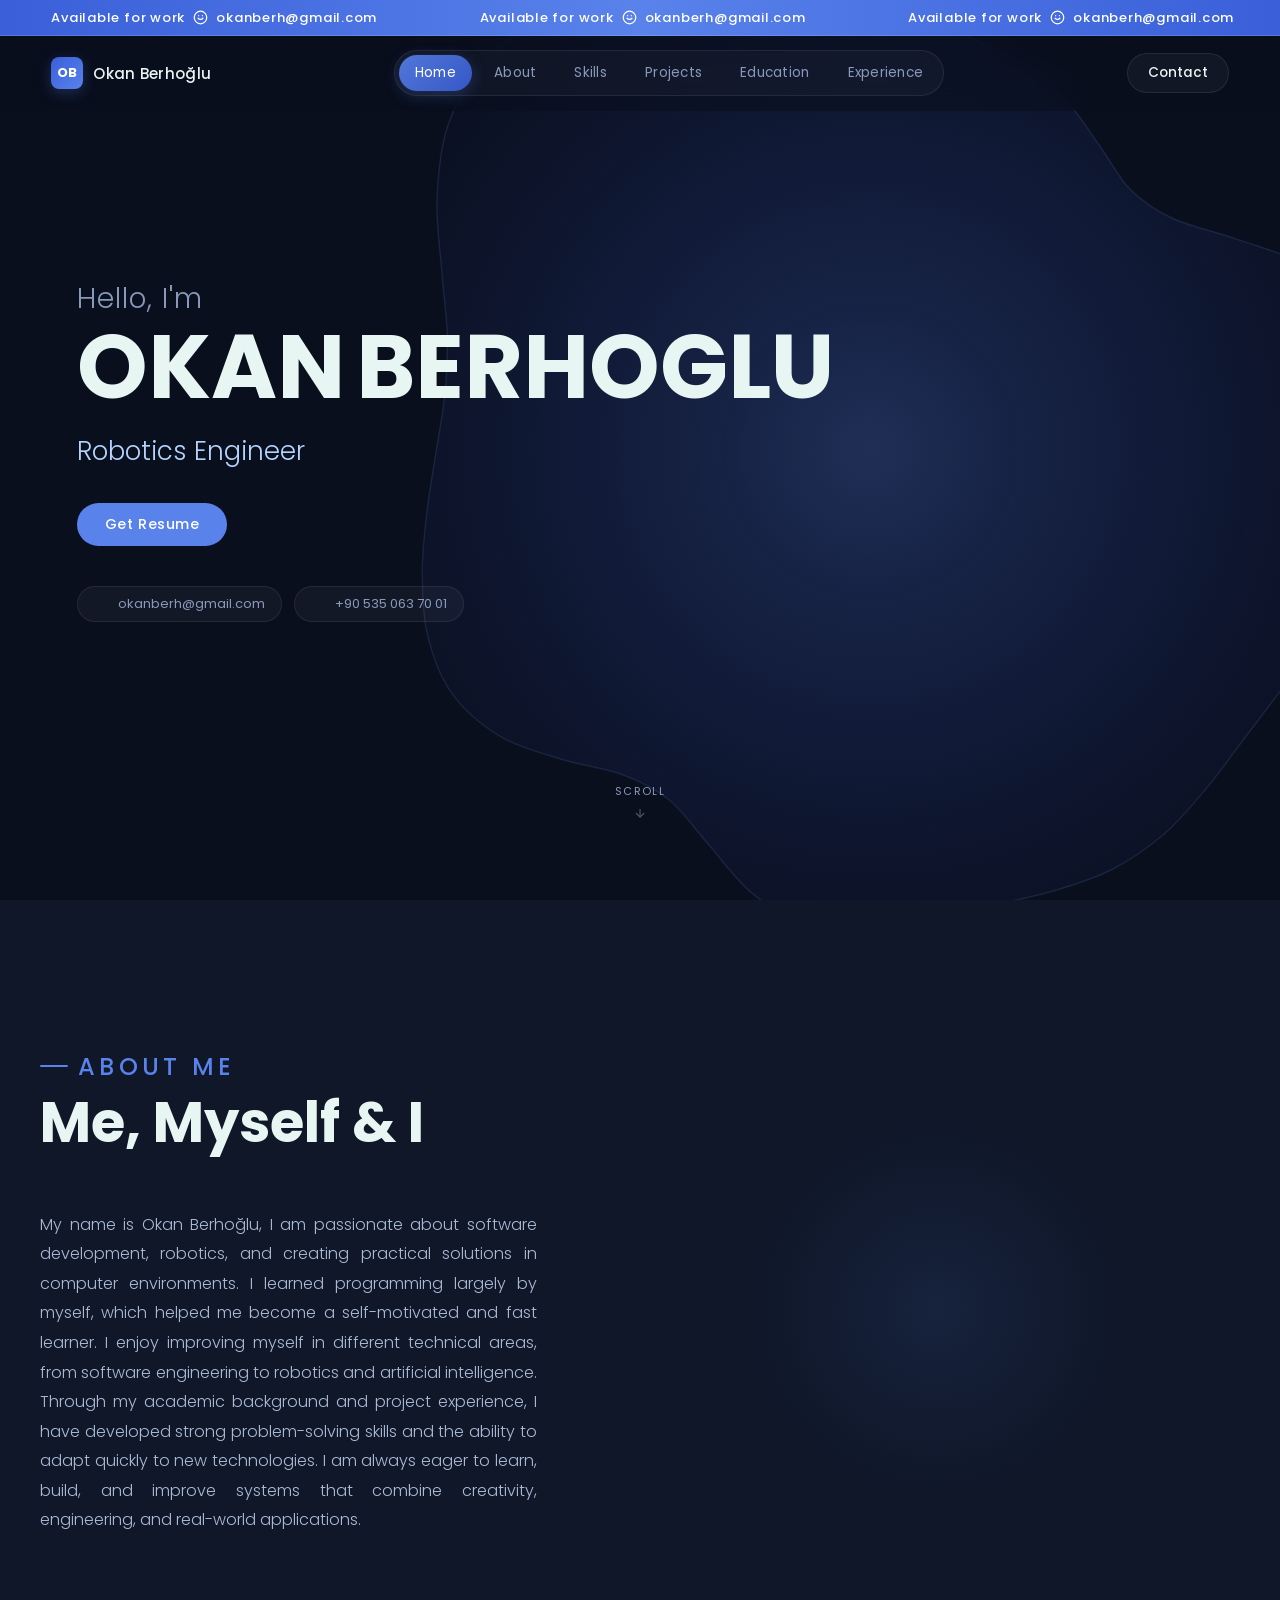
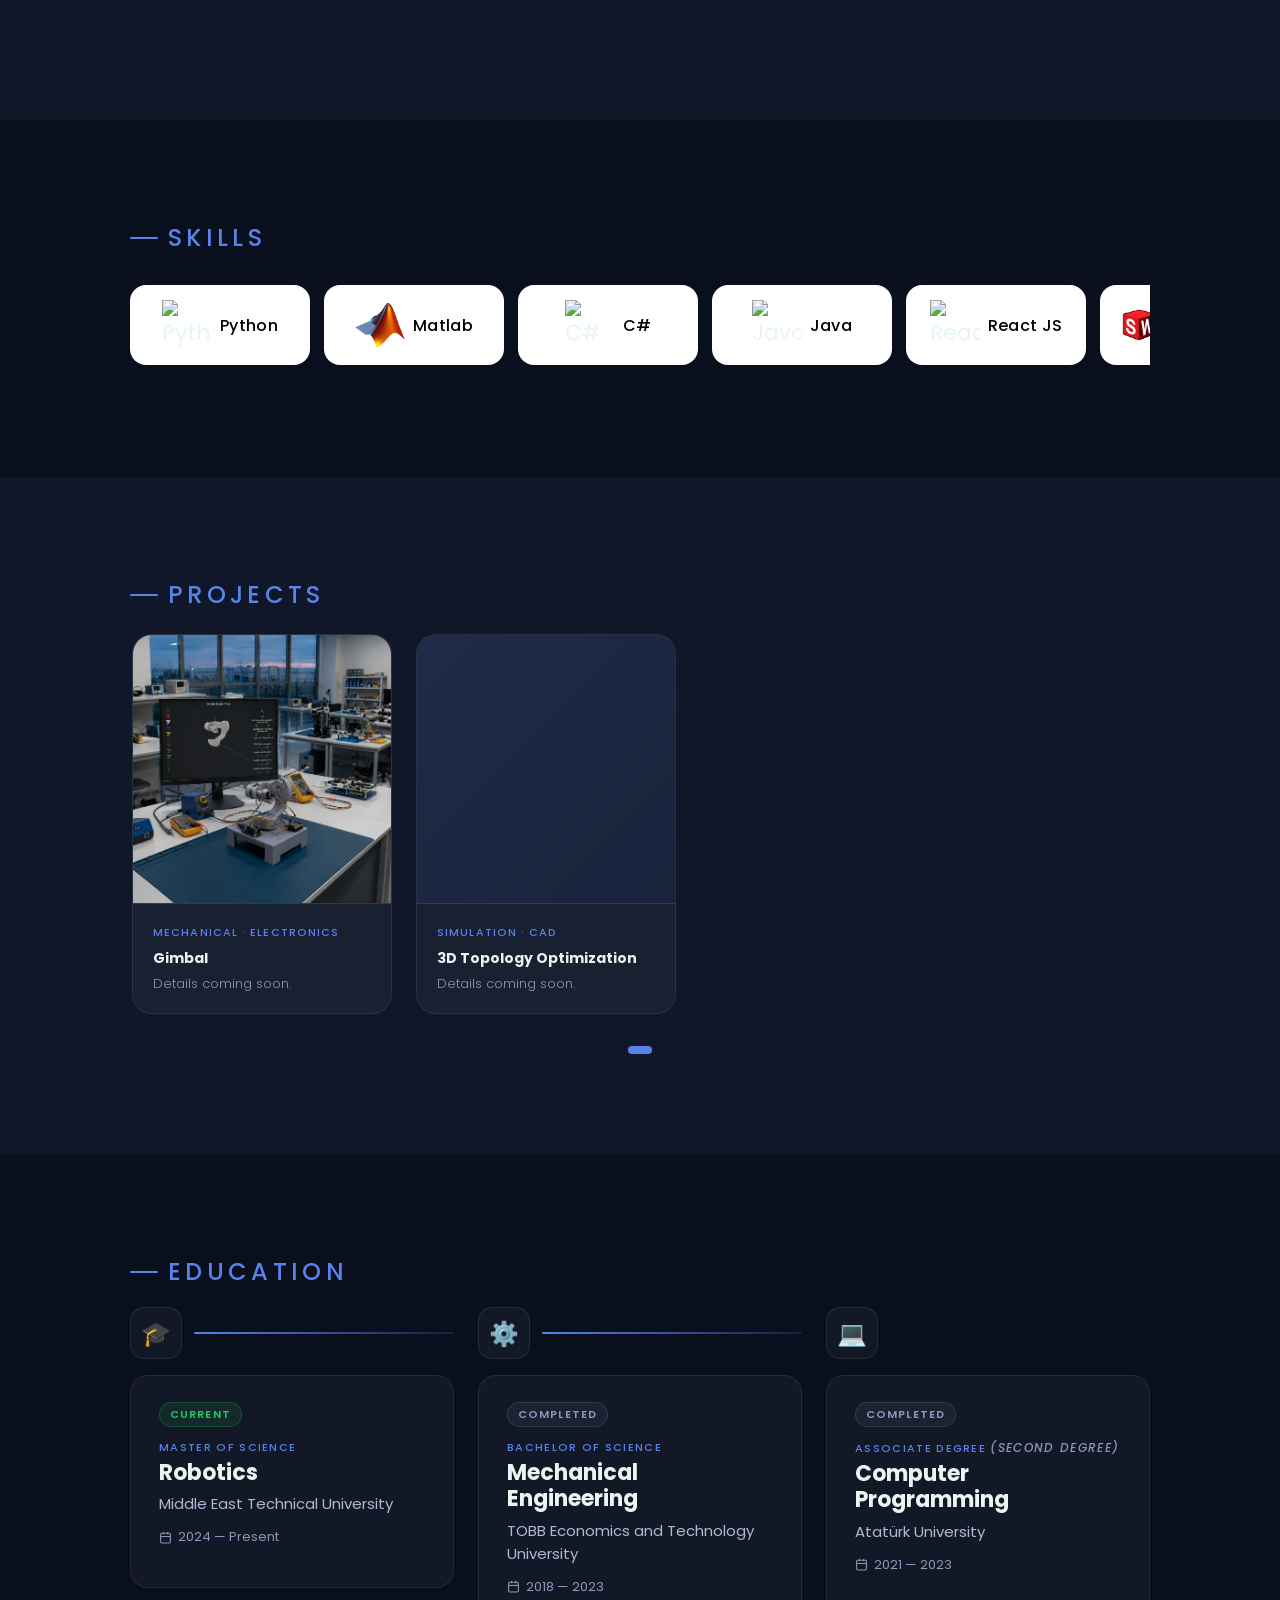
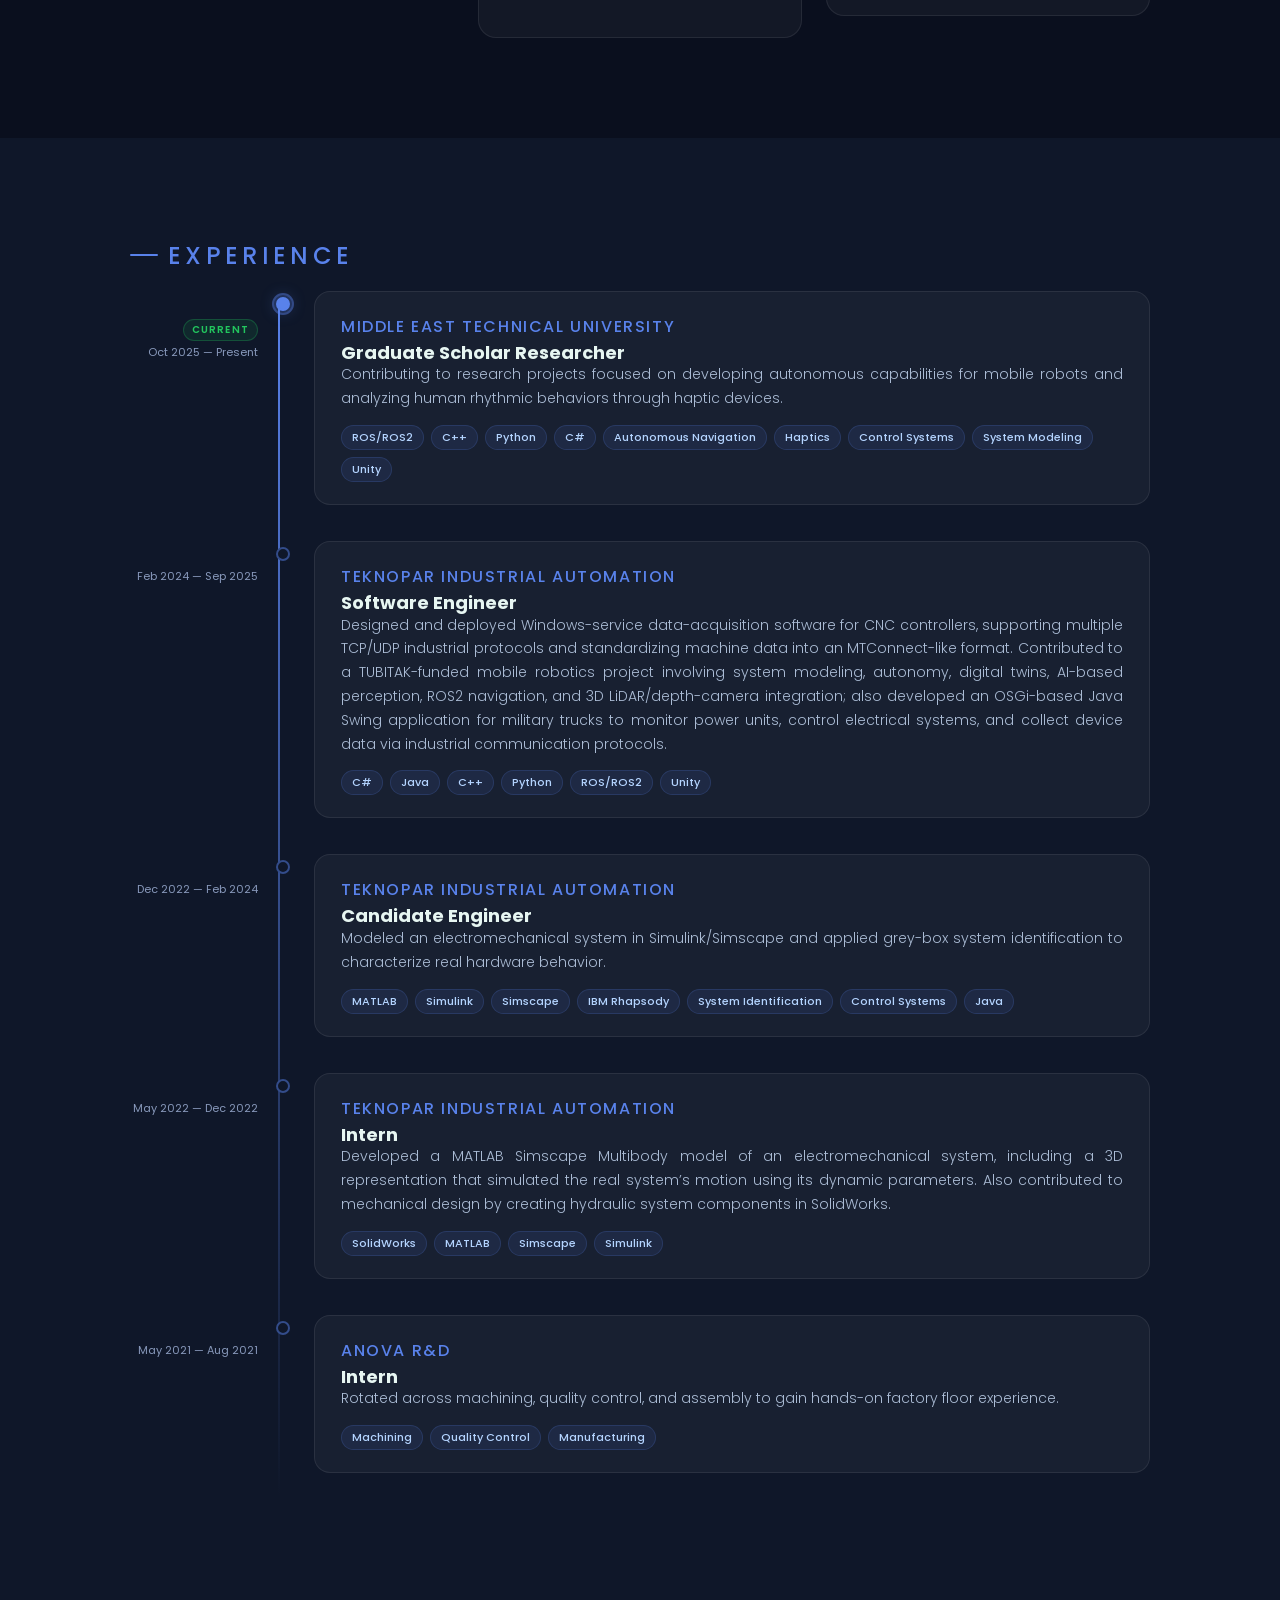
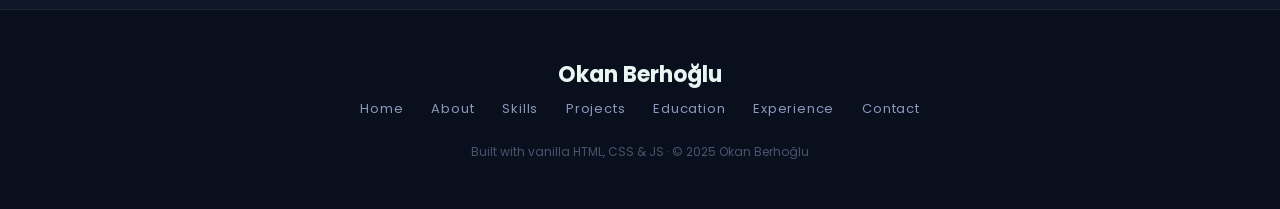
==== commit 13723f1b: "Menu bug is fixed." ====
--- a/index.html
+++ b/index.html
@@ -222,22 +222,22 @@
         <span class="menu-title">Okan Berhoğlu</span>
       </div>
       <ul class="menu-list">
-        <li onclick="menuOpen()" style="--i:1">
+        <li style="--i:1">
           <a href="#home"><span class="menu-num">01</span><span class="menu-text">Home</span><span class="menu-arrow">→</span></a>
         </li>
-        <li onclick="menuOpen()" style="--i:2">
+        <li style="--i:2">
           <a href="#aboutMe"><span class="menu-num">02</span><span class="menu-text">About Me</span><span class="menu-arrow">→</span></a>
         </li>
-        <li onclick="menuOpen()" style="--i:3">
+        <li style="--i:3">
           <a href="#skills"><span class="menu-num">03</span><span class="menu-text">Skills</span><span class="menu-arrow">→</span></a>
         </li>
-        <li onclick="menuOpen()" style="--i:4">
+        <li style="--i:4">
           <a href="#projects"><span class="menu-num">04</span><span class="menu-text">Projects</span><span class="menu-arrow">→</span></a>
         </li>
-        <li onclick="menuOpen()" style="--i:5">
+        <li style="--i:5">
           <a href="#education"><span class="menu-num">05</span><span class="menu-text">Education</span><span class="menu-arrow">→</span></a>
         </li>
-        <li onclick="menuOpen()" style="--i:6">
+        <li style="--i:6">
           <a href="#experiences"><span class="menu-num">06</span><span class="menu-text">Experience</span><span class="menu-arrow">→</span></a>
         </li>
       </ul>
--- a/CSS/main.css
+++ b/CSS/main.css
@@ -16,6 +16,12 @@
   background-color: #0a0f1e;
   color: #e7f6f2;
   overflow-x: hidden;
+}
+body.menu-scroll-locked {
+  position: fixed;
+  left: 0;
+  width: 100%;
+  overflow: hidden;
 }
 a {
   text-decoration: none;
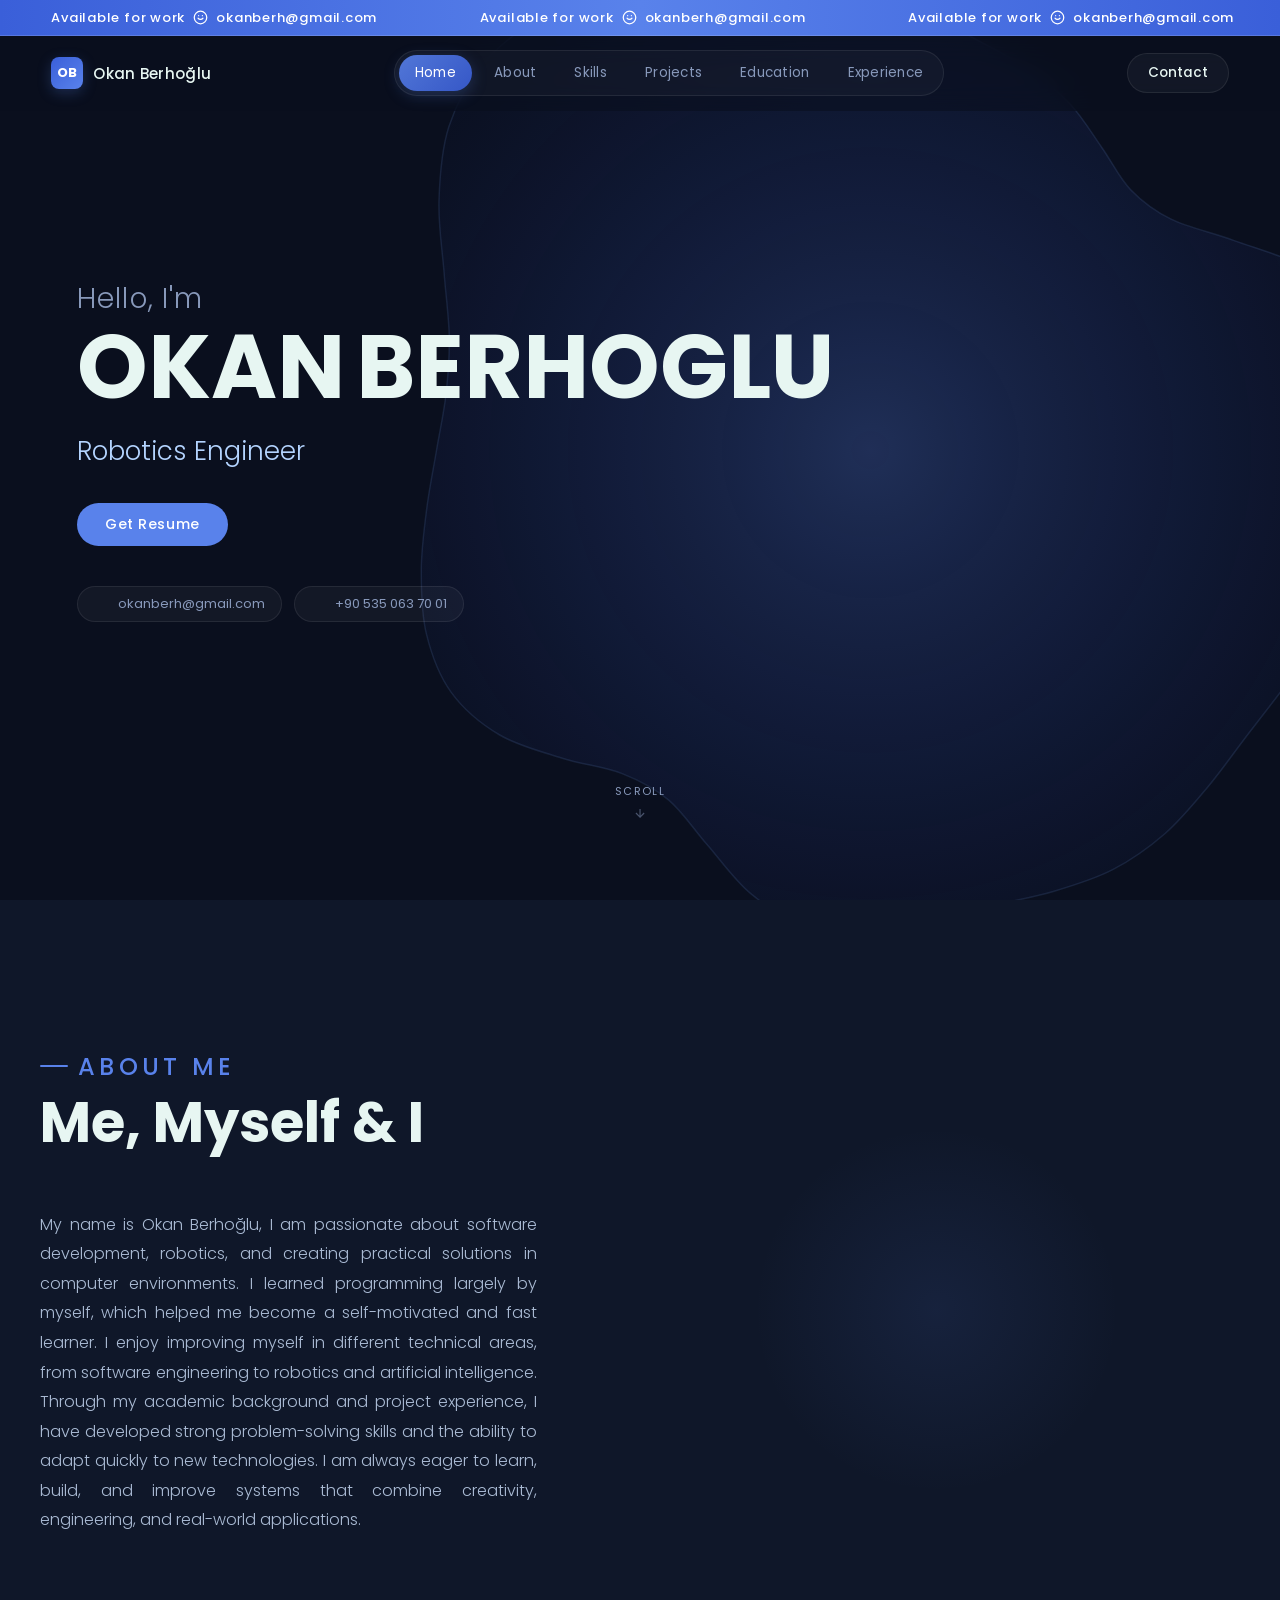
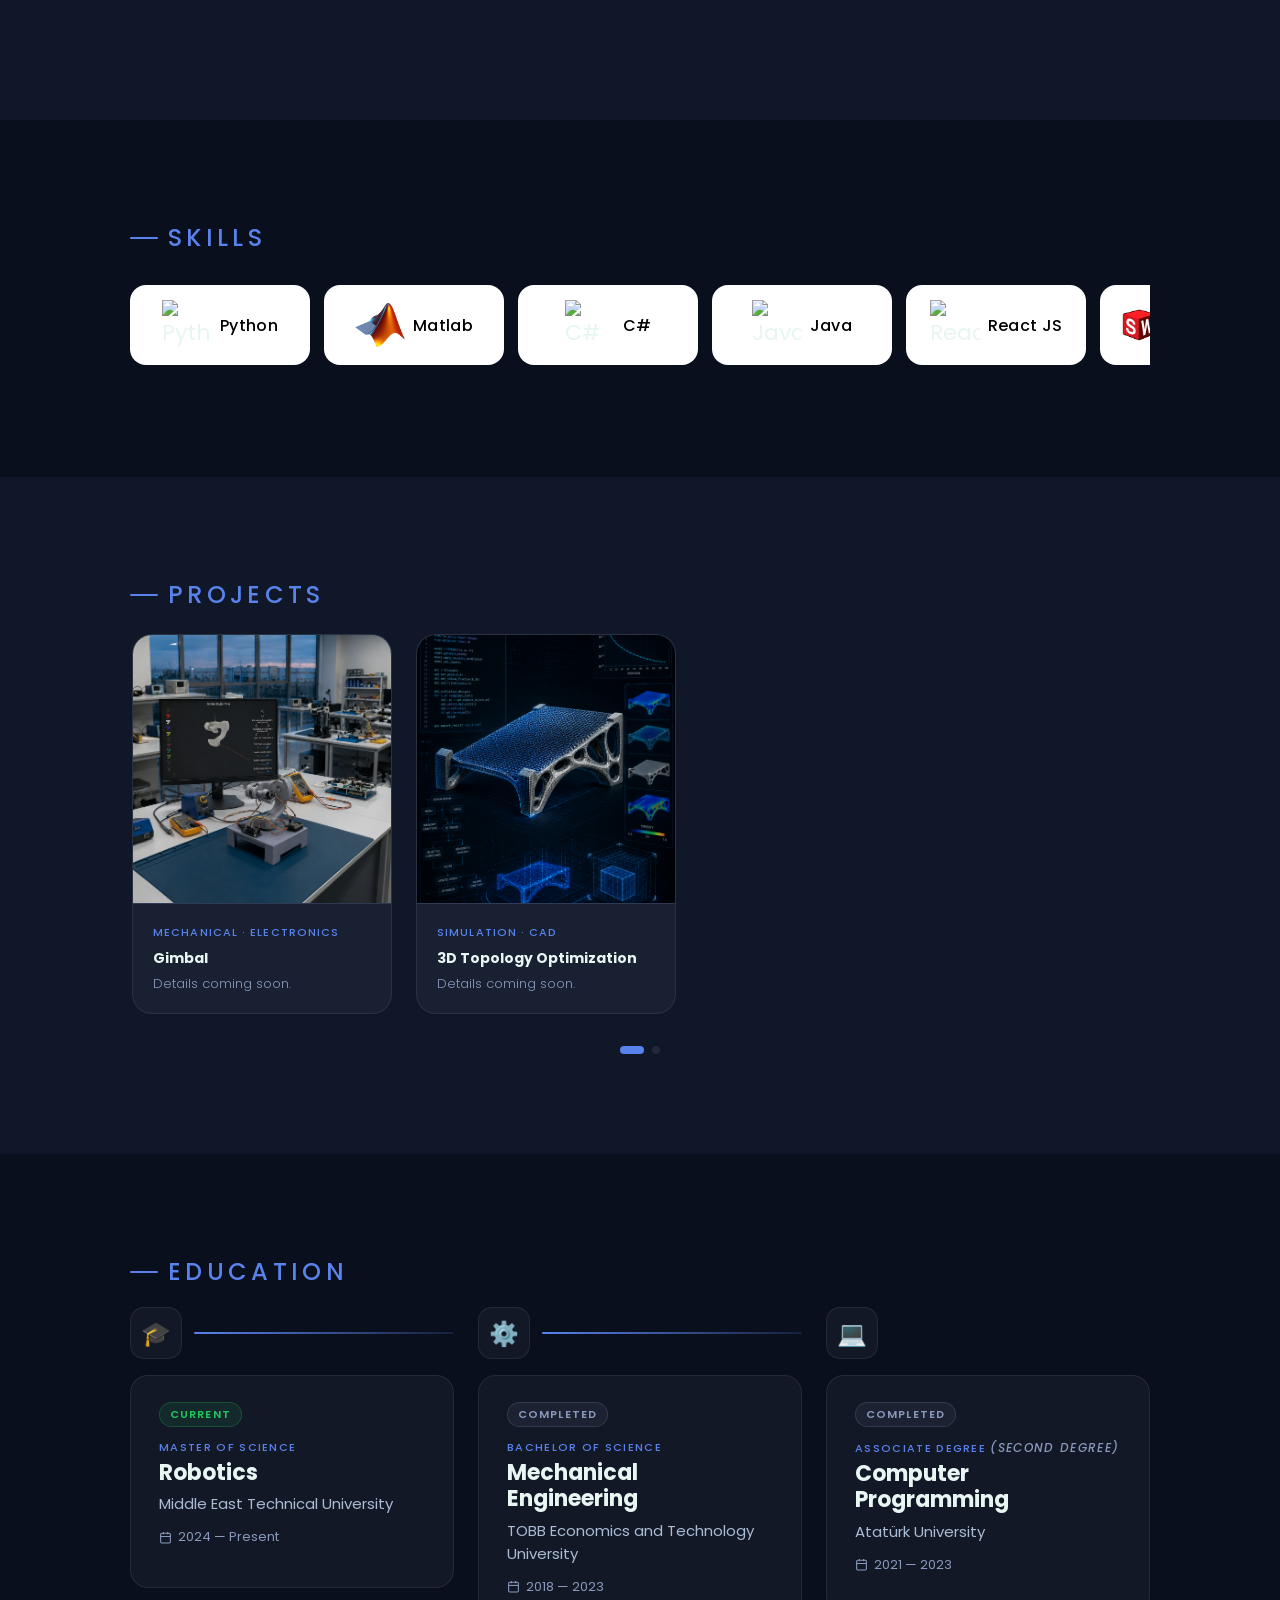
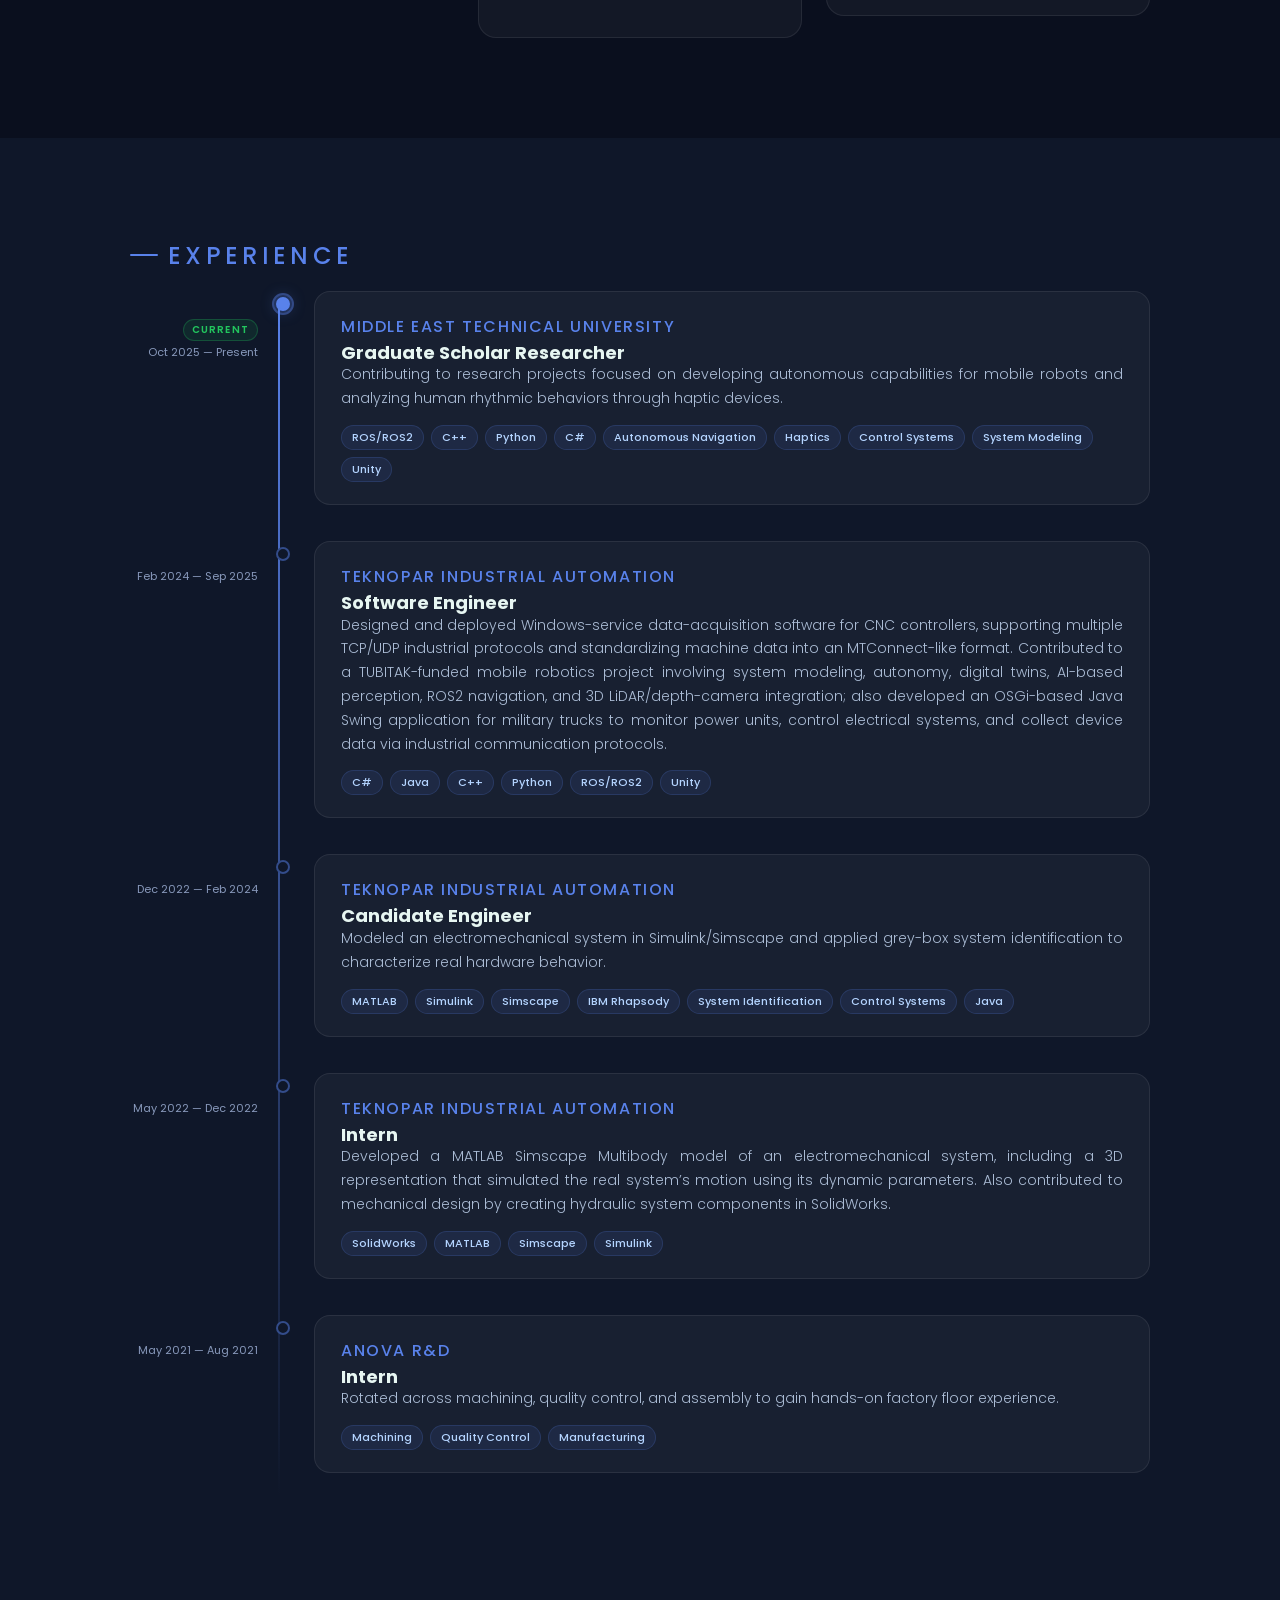
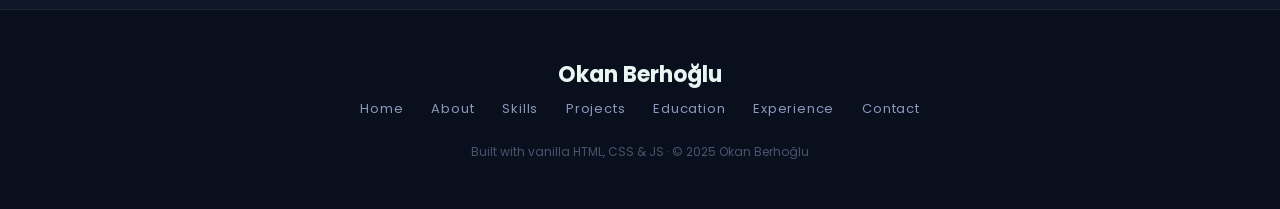
==== commit e5ef63af: "Some small changes are done." ====
--- a/index.html
+++ b/index.html
@@ -250,7 +250,7 @@
           <img src="./assets/PhoneIcon.png" alt=""/>
           <span>+90 535 063 70 01</span>
         </a>
-        <a href="./assets/Resume_OkanBerhoglu.pdf" target="_blank" rel="noopener" class="menu-cta">
+        <a href="./assets/OkanBerhoglu_CV.pdf" target="_blank" rel="noopener" class="menu-cta">
           Get Resume
         </a>
       </div>
@@ -294,7 +294,7 @@
           </div>
 
           <div class="home-cta fade-in">
-            <a href="./assets/Resume_OkanBerhoglu.pdf" target="_blank" rel="noopener">
+            <a href="./assets/OkanBerhoglu_CV.pdf" target="_blank" rel="noopener">
               <button class="btn-primary">Get Resume</button>
             </a>
           </div>
@@ -473,8 +473,8 @@
         </div>
         <div class="proj-dots" id="projDots">
           <span class="proj-dot active" onclick="goToProject(0)"></span>
-          <!-- <span class="proj-dot" onclick="goToProject(1)"></span>
-          <span class="proj-dot" onclick="goToProject(2)"></span>
+          <span class="proj-dot" onclick="goToProject(1)"></span>
+          <!--<span class="proj-dot" onclick="goToProject(2)"></span>
           <span class="proj-dot" onclick="goToProject(3)"></span>
           <span class="proj-dot" onclick="goToProject(4)"></span> -->
         </div>
--- a/CSS/main.css
+++ b/CSS/main.css
@@ -316,6 +316,7 @@
   width: 16px;
   height: 16px;
   object-fit: contain;
+  filter: brightness(0) invert(1);
   opacity: 0.85;
 }
 .menu-cta {
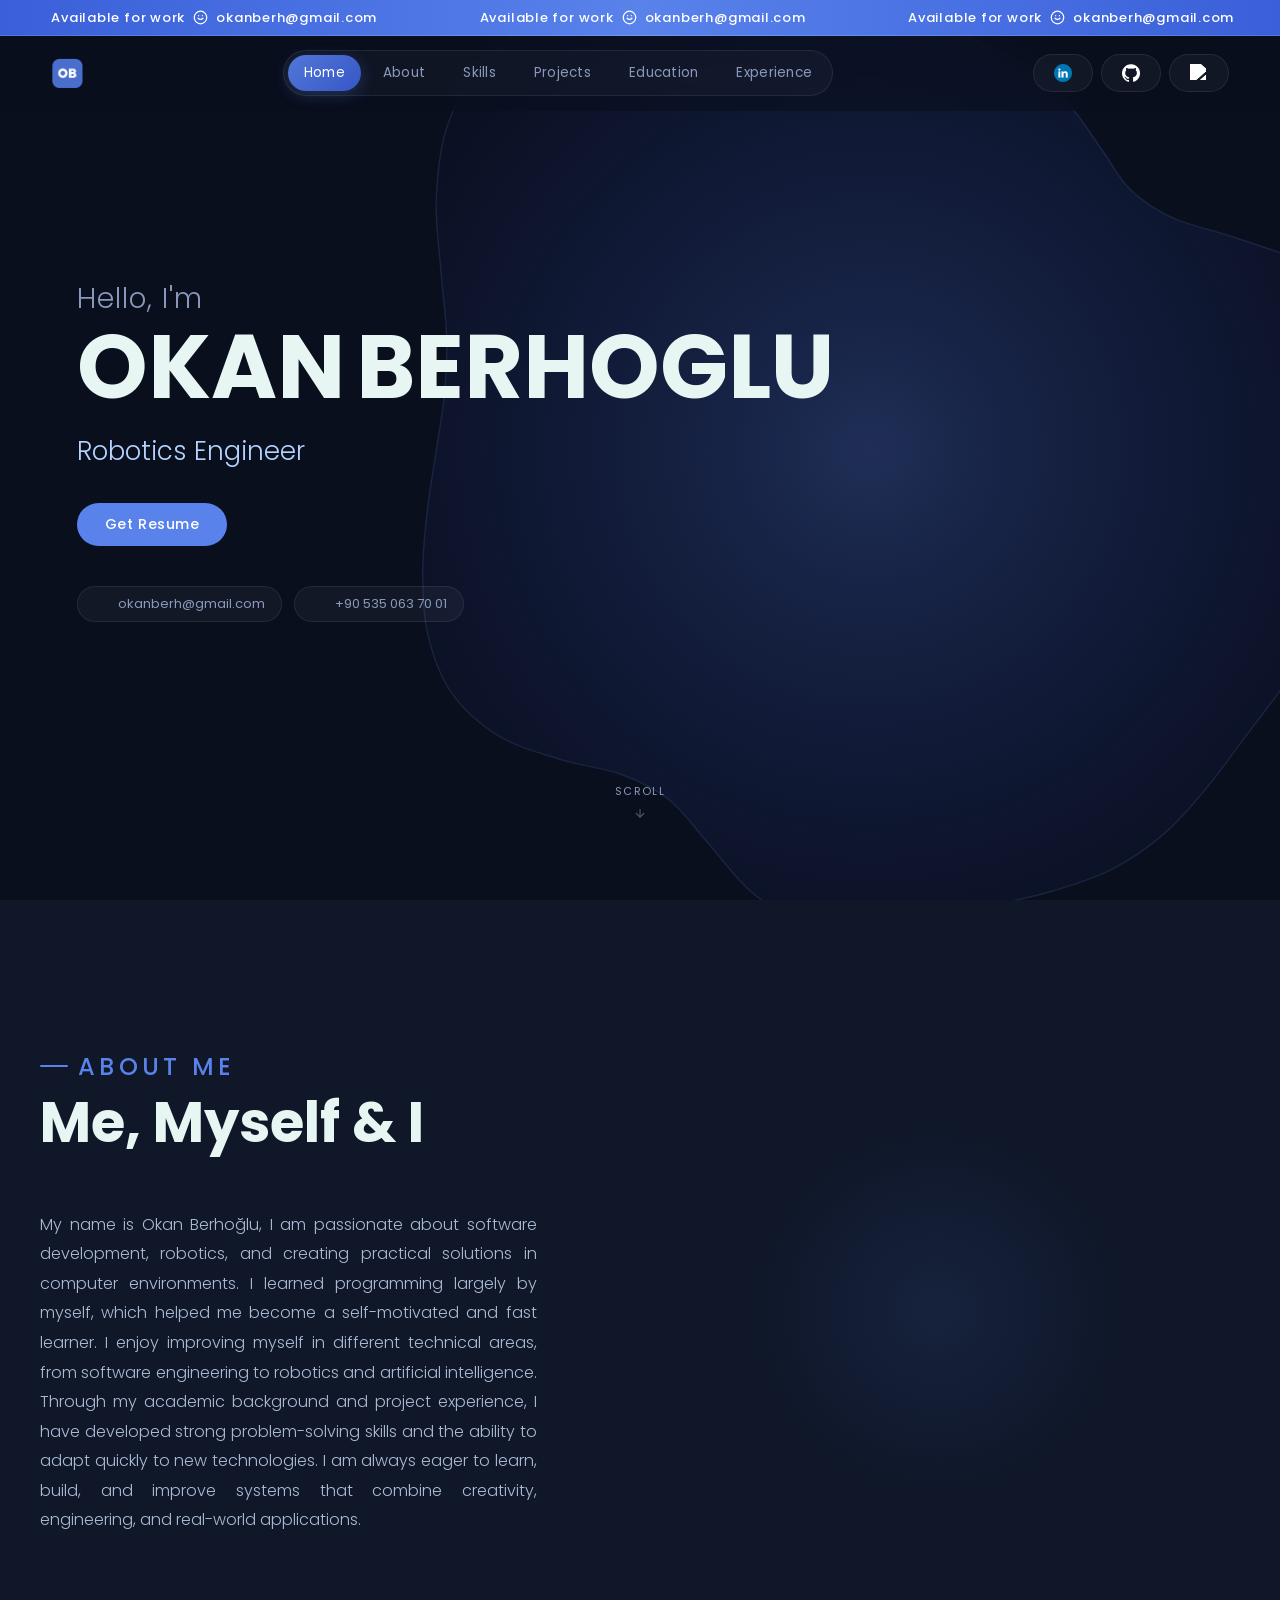
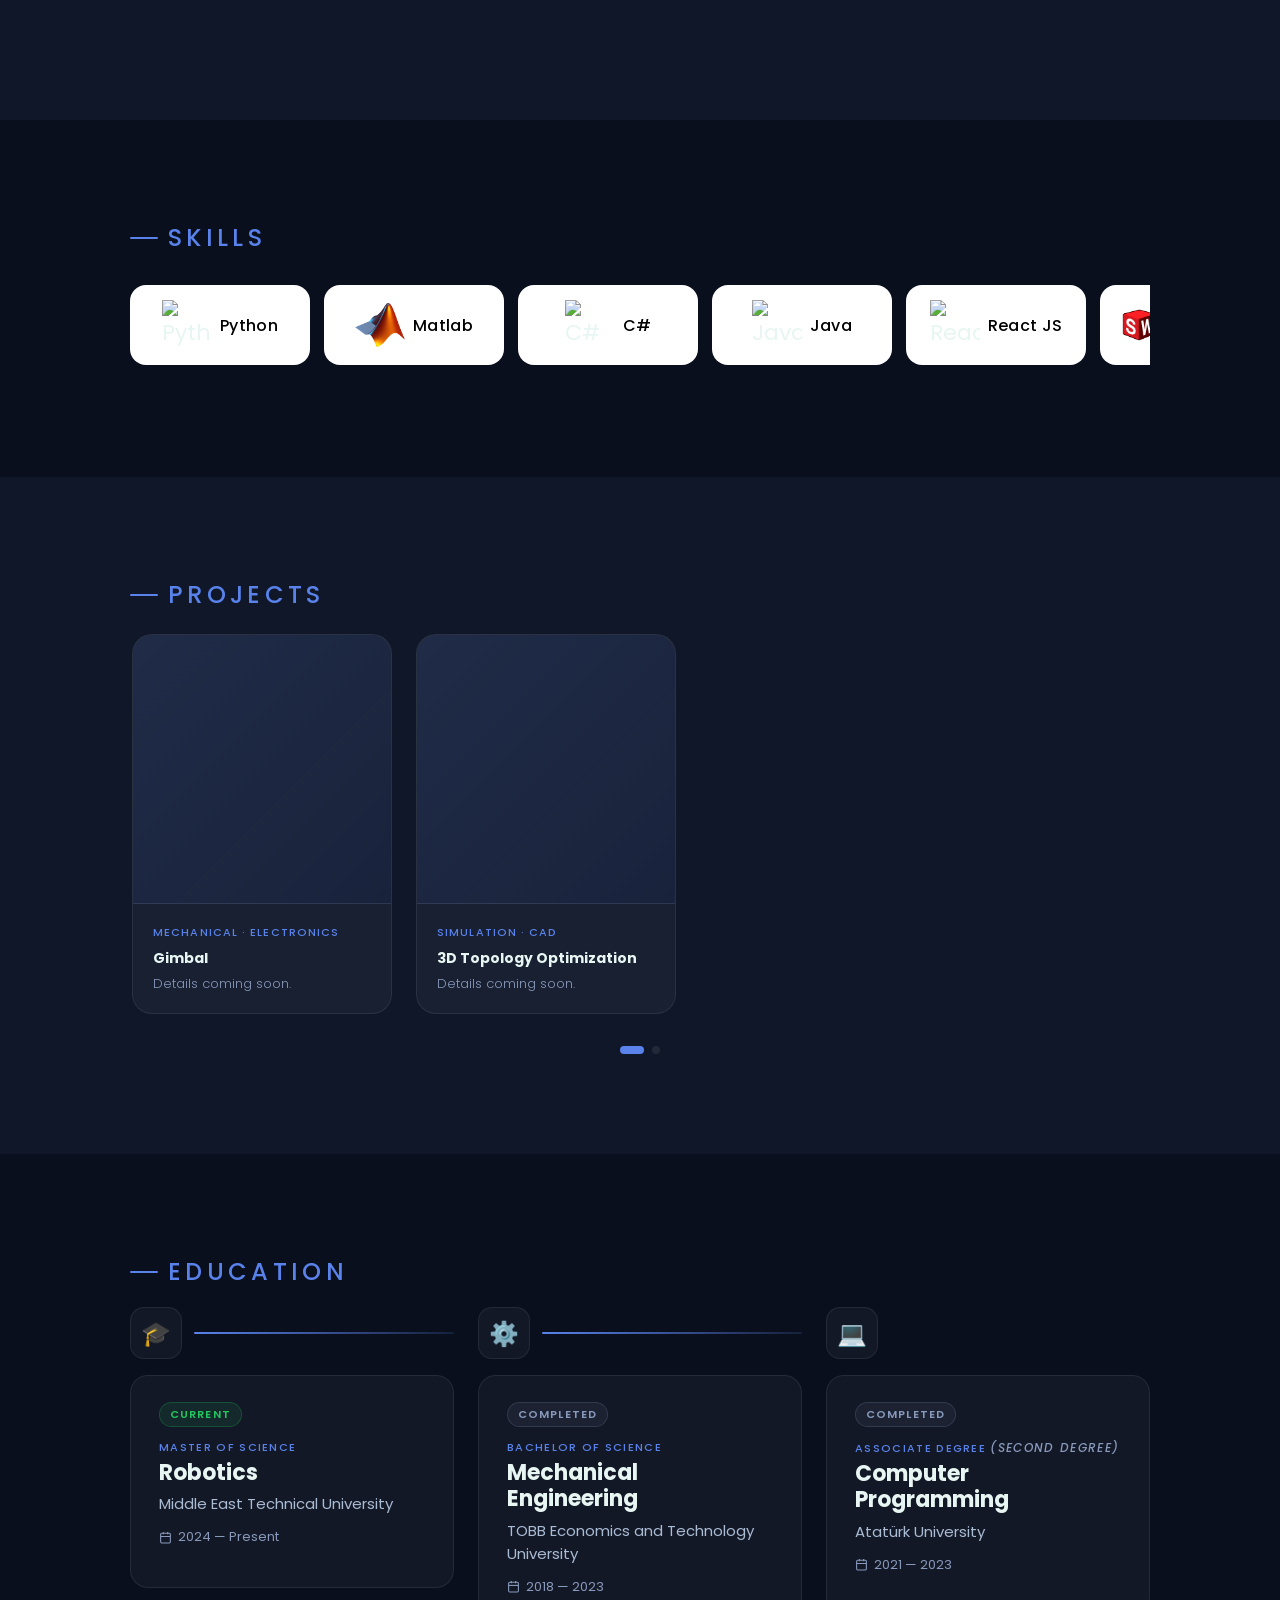
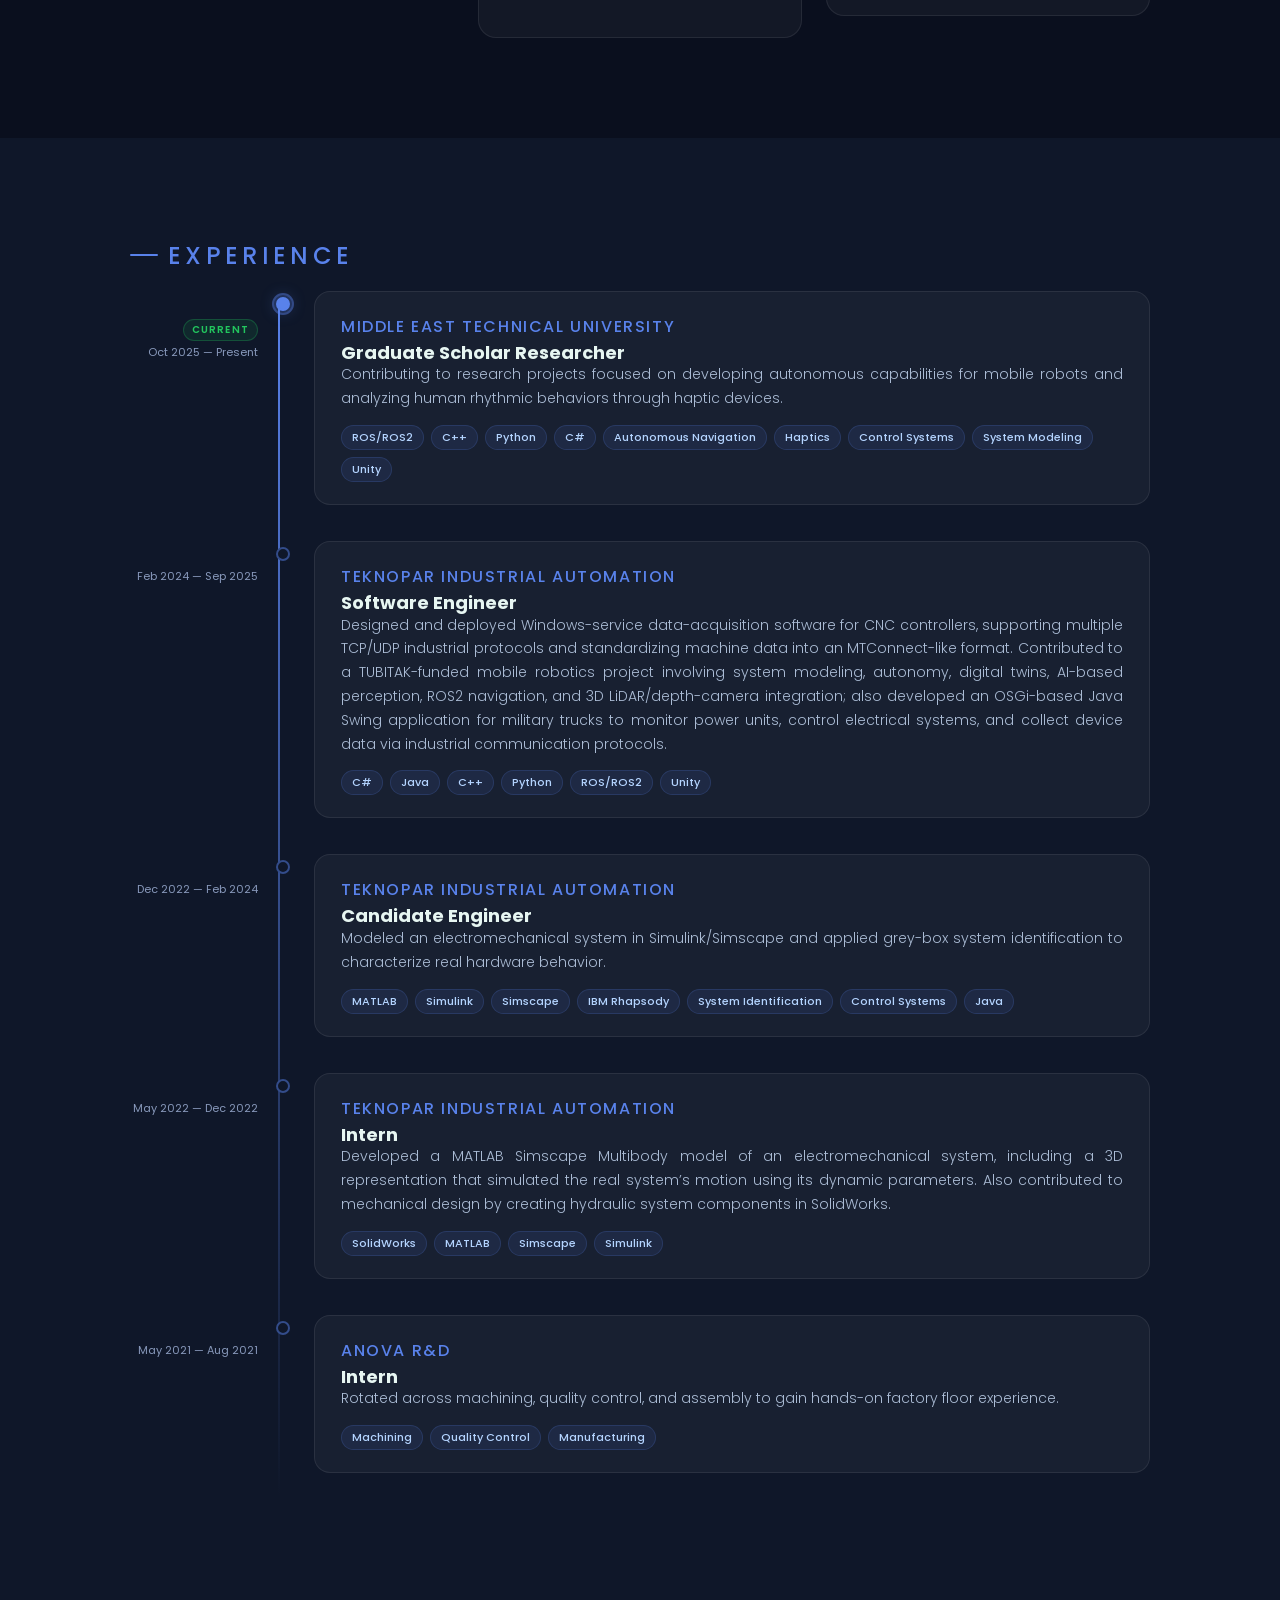
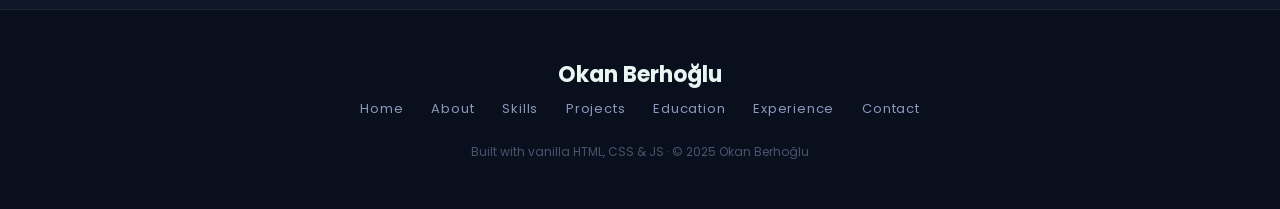
==== commit 41bcb1bd: "Linkedin and github accounts links are added. And website  icon is added." ====
--- a/index.html
+++ b/index.html
@@ -32,6 +32,7 @@
       href="https://fonts.googleapis.com/css2?family=Poppins:ital,wght@1,200&display=swap"
       rel="stylesheet"
     />
+    <link rel="icon" href="./assets/ob_log.png" type="image/png" />
     <link rel="stylesheet" href="CSS/main.css" />
     <title>Okan Berhoglu | Robotics & Software Engineer</title>
     <script type="application/ld+json">
@@ -197,14 +198,16 @@
       </div>
     </div>
     <div class="navbar">
+      <a class="desktop-nav-brand" href="#home">
+        <img class="brand-mark" src="./assets/ob_log.png" alt="OB">
+      </a>
       <div class="hamburger" onclick="menuOpen()">
         <span></span><span></span><span></span>
       </div>
     </div>
     <nav class="desktop-nav" aria-label="Primary">
       <a class="desktop-nav-brand" href="#home">
-        <span class="brand-mark">OB</span>
-        <span class="brand-name">Okan Berhoğlu</span>
+        <img class="brand-mark" src="./assets/ob_log.png" alt="OB">
       </a>
       <ul class="desktop-nav-links">
         <li><a href="#home" class="desktop-nav-link">Home</a></li>
@@ -214,13 +217,23 @@
         <li><a href="#education" class="desktop-nav-link">Education</a></li>
         <li><a href="#experiences" class="desktop-nav-link">Experience</a></li>
       </ul>
-      <a href="mailto:okanberh@gmail.com" class="desktop-nav-cta">Contact</a>
+      <div class="desktop-nav-cta-group">
+        <a href="https://www.linkedin.com/in/okan-berhoğlu-1073601a3/" class="desktop-nav-cta">
+          <img class="linkedin_img" src="./assets/linkedin_logo.png" alt="Linkedin">
+        </a>
+        <a href="https://github.com/okanberhoglu" class="desktop-nav-cta">
+          <img src="./assets/github_log.png" alt="Github">
+        </a>
+        <a href="mailto:okanberh@gmail.com" class="desktop-nav-cta">
+          <img src="./assets/MailIcon.png" alt="Mail">
+        </a>
+      </div>
     </nav>
     <aside class="menu" aria-label="Mobile navigation">
-      <div class="menu-header">
+      <!-- <div class="menu-header">
         <span class="menu-eyebrow">Menu</span>
         <span class="menu-title">Okan Berhoğlu</span>
-      </div>
+      </div> -->
       <ul class="menu-list">
         <li style="--i:1">
           <a href="#home"><span class="menu-num">01</span><span class="menu-text">Home</span><span class="menu-arrow">→</span></a>
@@ -242,14 +255,17 @@
         </li>
       </ul>
       <div class="menu-footer">
-        <a class="menu-contact" href="mailto:okanberh@gmail.com">
-          <img src="./assets/MailIcon.png" alt=""/>
-          <span>okanberh@gmail.com</span>
-        </a>
-        <a class="menu-contact" href="tel:+905350637001">
-          <img src="./assets/PhoneIcon.png" alt=""/>
-          <span>+90 535 063 70 01</span>
-        </a>
+        <div class="menu-social">
+          <a class="menu-social-btn" href="https://www.linkedin.com/in/okan-berhoğlu-1073601a3/">
+            <img class="linkedin_img" src="./assets/linkedin_logo.png" alt="LinkedIn">
+          </a>
+          <a class="menu-social-btn" href="https://github.com/okanberhoglu">
+            <img src="./assets/github_log.png" alt="Github">
+          </a>
+          <a class="menu-social-btn" href="mailto:okanberh@gmail.com">
+            <img src="./assets/MailIcon.png" alt="Mail">
+          </a>
+        </div>
         <a href="./assets/OkanBerhoglu_CV.pdf" target="_blank" rel="noopener" class="menu-cta">
           Get Resume
         </a>
--- a/CSS/main.css
+++ b/CSS/main.css
@@ -125,9 +125,16 @@
   display: none;
   position: fixed;
   top: var(--ticker-h);
+  left: 0;
   right: 0;
   z-index: 99;
   padding: 10px 18px;
+  align-items: center;
+  justify-content: space-between;
+  background: rgba(10, 15, 30, 0.55);
+  backdrop-filter: blur(14px);
+  -webkit-backdrop-filter: blur(14px);
+  border-bottom: 1px solid transparent;
 }
 .navbar .hamburger {
   width: 36px;
@@ -159,7 +166,7 @@
 }
 @media (max-width: 965px) {
   .navbar {
-    display: block;
+    display: flex;
   }
 }
 
@@ -171,8 +178,16 @@
   width: min(380px, 88vw);
   height: calc(100vh - var(--ticker-h));
   background:
-    radial-gradient(120% 60% at 100% 0%, rgba(89, 130, 235, 0.18) 0%, transparent 60%),
-    radial-gradient(80% 40% at 0% 100%, rgba(89, 130, 235, 0.12) 0%, transparent 60%),
+    radial-gradient(
+      120% 60% at 100% 0%,
+      rgba(89, 130, 235, 0.18) 0%,
+      transparent 60%
+    ),
+    radial-gradient(
+      80% 40% at 0% 100%,
+      rgba(89, 130, 235, 0.12) 0%,
+      transparent 60%
+    ),
     rgba(10, 15, 30, 0.96);
   backdrop-filter: blur(22px);
   -webkit-backdrop-filter: blur(22px);
@@ -340,6 +355,36 @@
   transform: translateY(-1px);
   box-shadow: 0 10px 26px var(--accent-glow);
 }
+.menu-social {
+  display: flex;
+  gap: 8px;
+}
+.menu-social-btn {
+  display: inline-flex;
+  align-items: center;
+  justify-content: center;
+  width: 42px;
+  height: 42px;
+  border-radius: 10px;
+  background: var(--surface);
+  border: 1px solid var(--border);
+  transition:
+    background 0.25s ease,
+    border-color 0.25s ease;
+}
+.menu-social-btn:hover {
+  background: var(--surface-hover);
+  border-color: var(--accent);
+}
+.menu-social-btn img {
+  width: 18px;
+  height: 18px;
+  object-fit: contain;
+  filter: brightness(0) invert(1);
+}
+.menu-social-btn img.linkedin_img {
+  filter: none;
+}
 
 @media (max-width: 965px) {
   .menu {
@@ -388,16 +433,7 @@
 .desktop-nav-brand .brand-mark {
   width: 32px;
   height: 32px;
-  display: inline-flex;
-  align-items: center;
-  justify-content: center;
-  border-radius: 8px;
-  background: linear-gradient(135deg, #3a5fd9 0%, #5982eb 100%);
-  color: #fff;
-  font-weight: 700;
-  font-size: 13px;
-  letter-spacing: 0.04em;
-  box-shadow: 0 4px 14px var(--accent-glow);
+  object-fit: contain;
 }
 .desktop-nav-brand .brand-name {
   font-size: 15px;
@@ -437,8 +473,30 @@
 }
 .desktop-nav-link.active {
   color: #fff;
-  background: linear-gradient(135deg, rgba(89, 130, 235, 0.9) 0%, rgba(58, 95, 217, 0.9) 100%);
+  background: linear-gradient(
+    135deg,
+    rgba(89, 130, 235, 0.9) 0%,
+    rgba(58, 95, 217, 0.9) 100%
+  );
   box-shadow: 0 4px 16px var(--accent-glow);
+}
+.desktop-nav-cta-group {
+  display: flex;
+  align-items: center;
+  gap: 8px;
+}
+.desktop-nav-cta img {
+  width: 18px;
+  height: 18px;
+  filter: brightness(0) invert(1);
+}
+.desktop-nav-cta img.linkedin_img {
+  filter: none;
+}
+
+.desktop-nav-cta .linkedin_img {
+  width: 18px;
+  height: 18px;
 }
 .desktop-nav-cta {
   display: inline-flex;
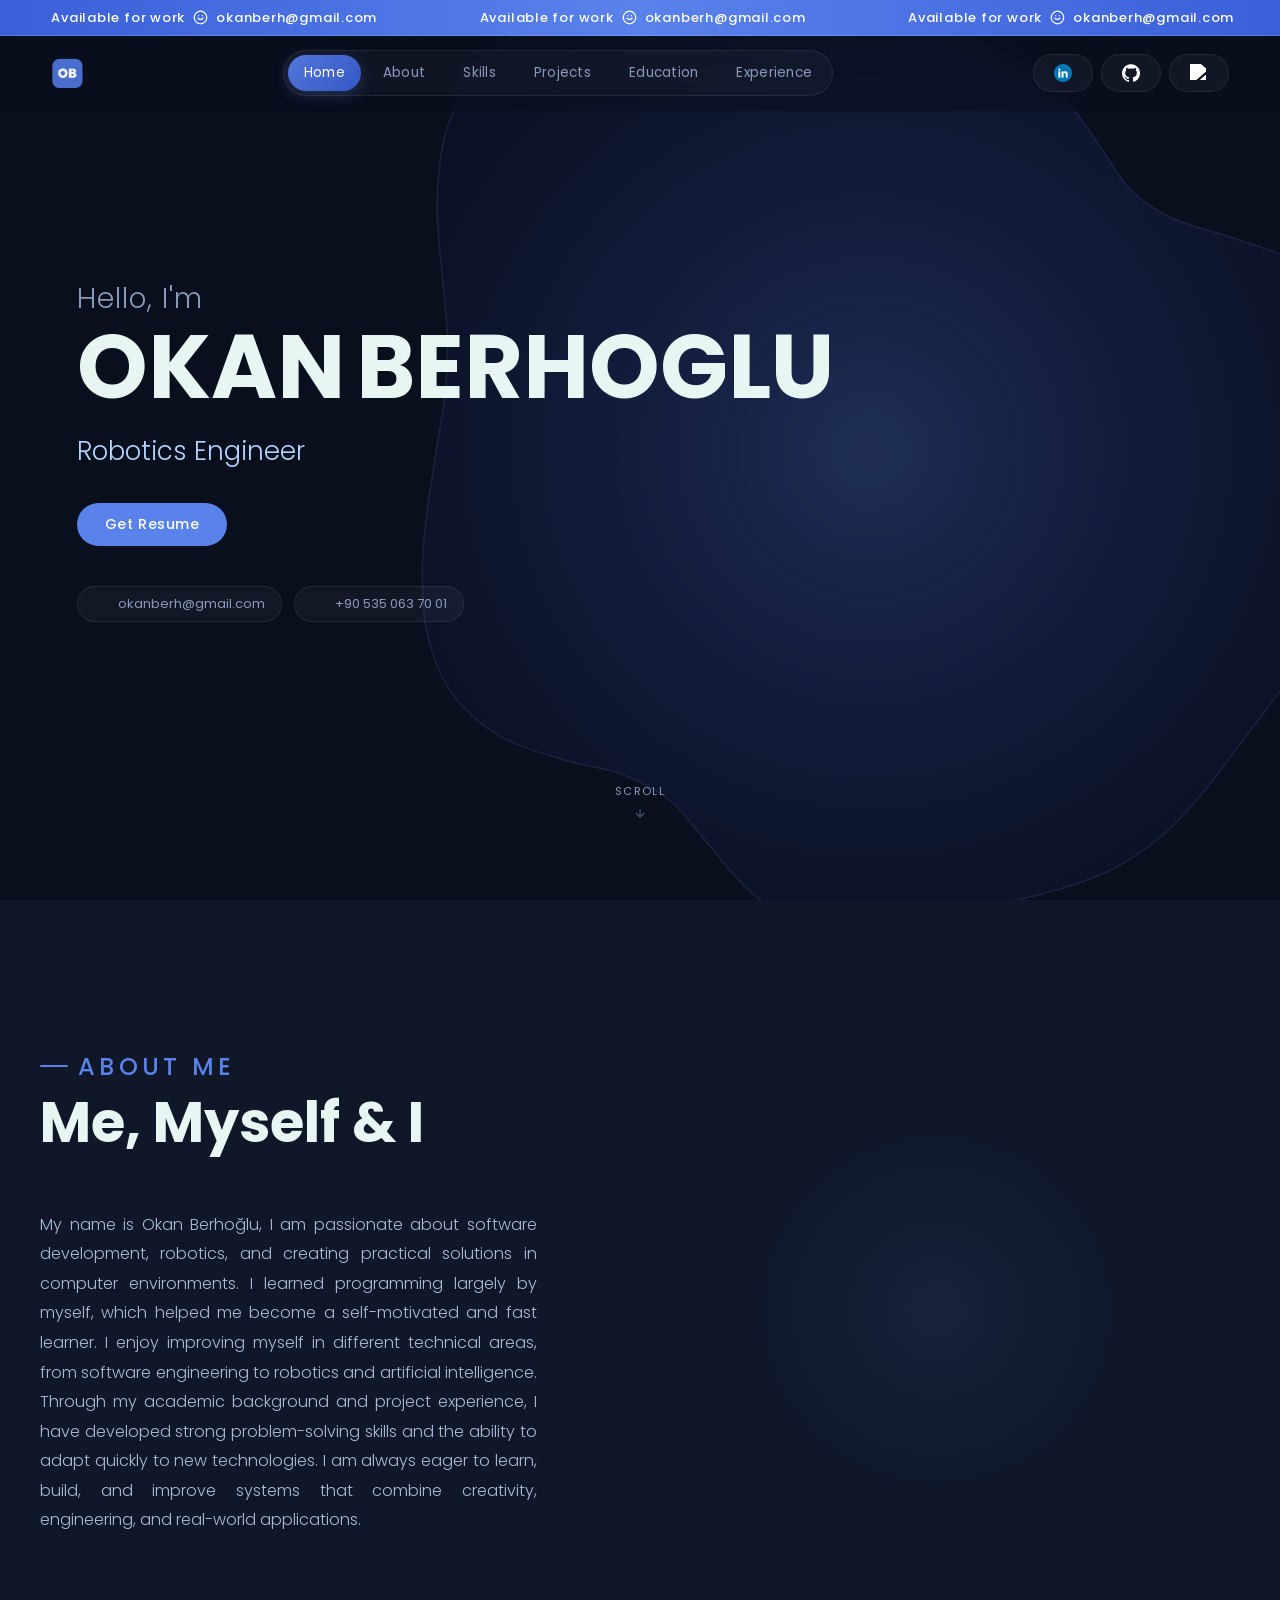
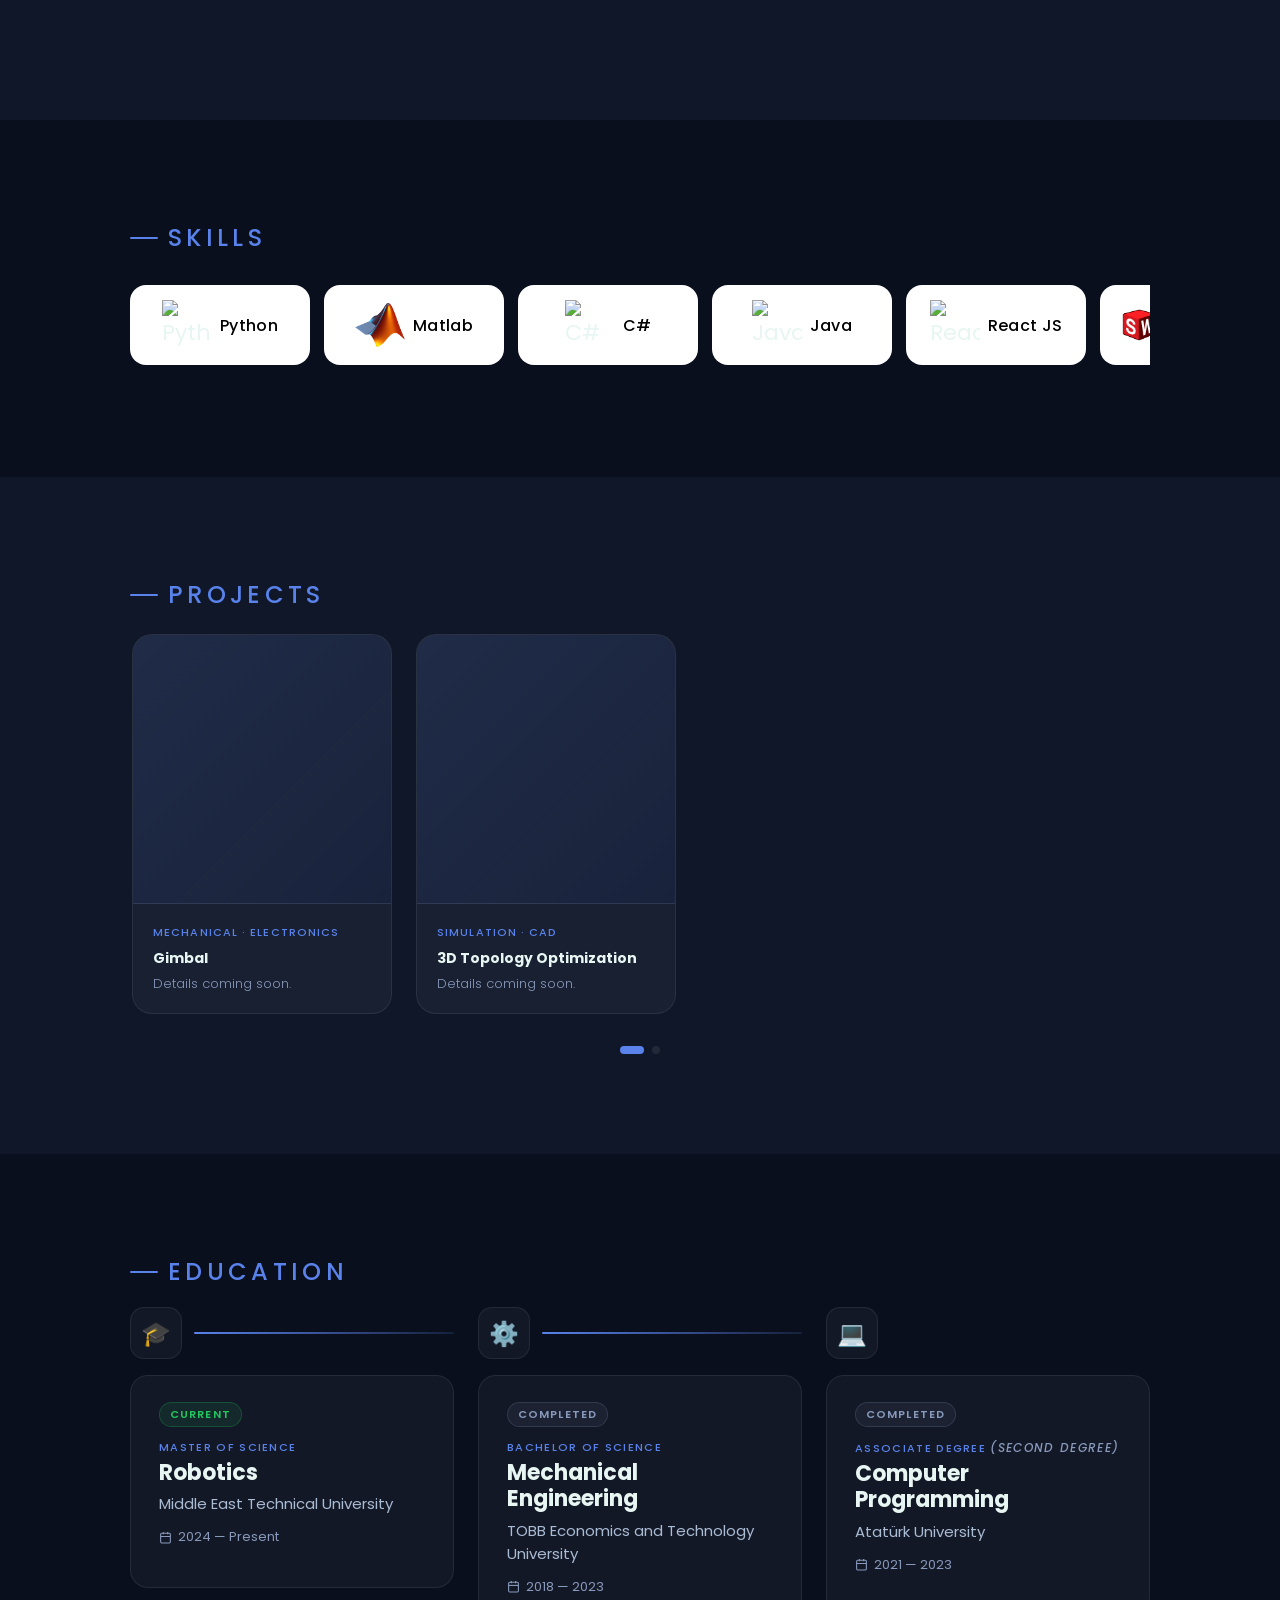
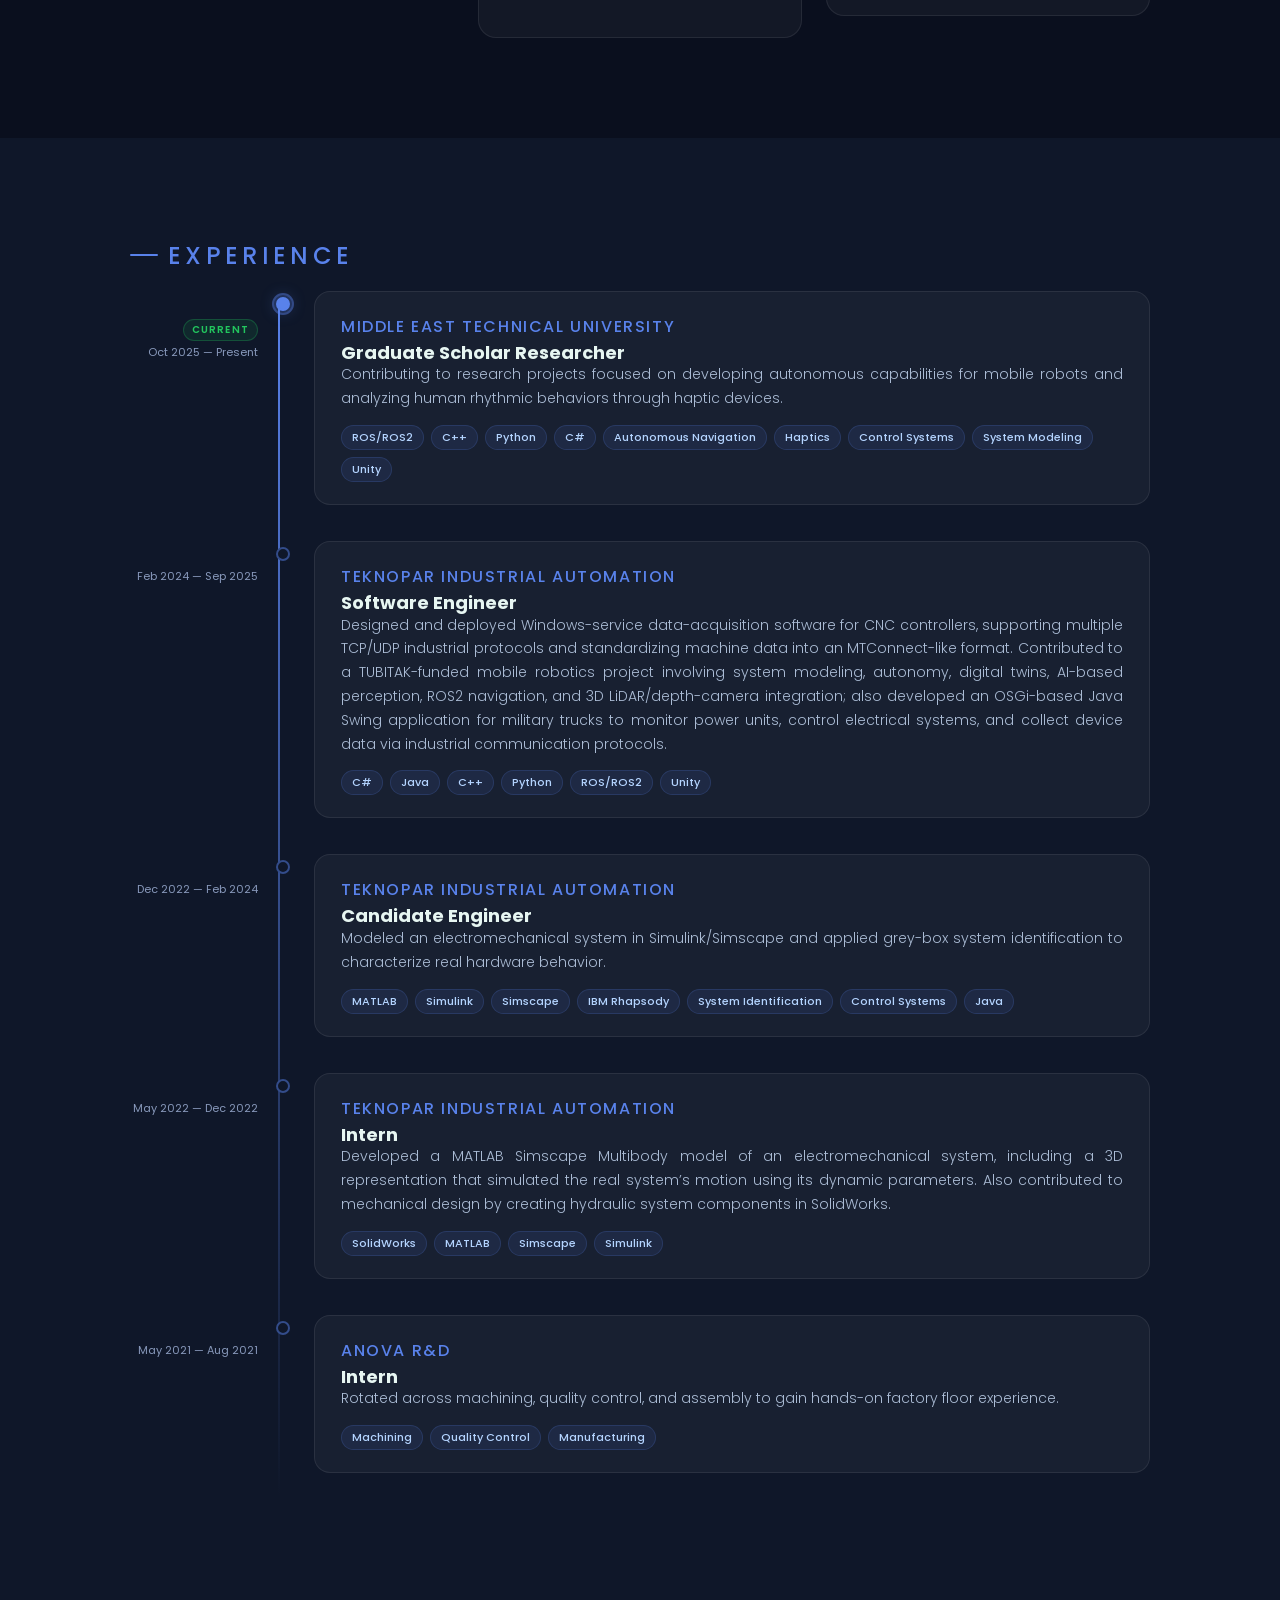
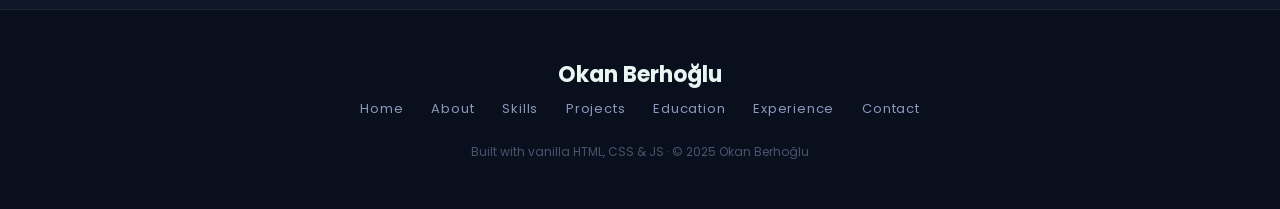
==== commit bb07b515: "Updates are made to enable the website to be used as a web application." ====
--- a/index.html
+++ b/index.html
@@ -33,6 +33,8 @@
       rel="stylesheet"
     />
     <link rel="icon" href="./assets/ob_log.png" type="image/png" />
+    <link rel="apple-touch-icon" sizes="180x180" href="./assets/apple-touch-icon.png" />
+    <link rel="manifest" href="./manifest.json" />
     <link rel="stylesheet" href="CSS/main.css" />
     <title>Okan Berhoglu | Robotics & Software Engineer</title>
     <script type="application/ld+json">
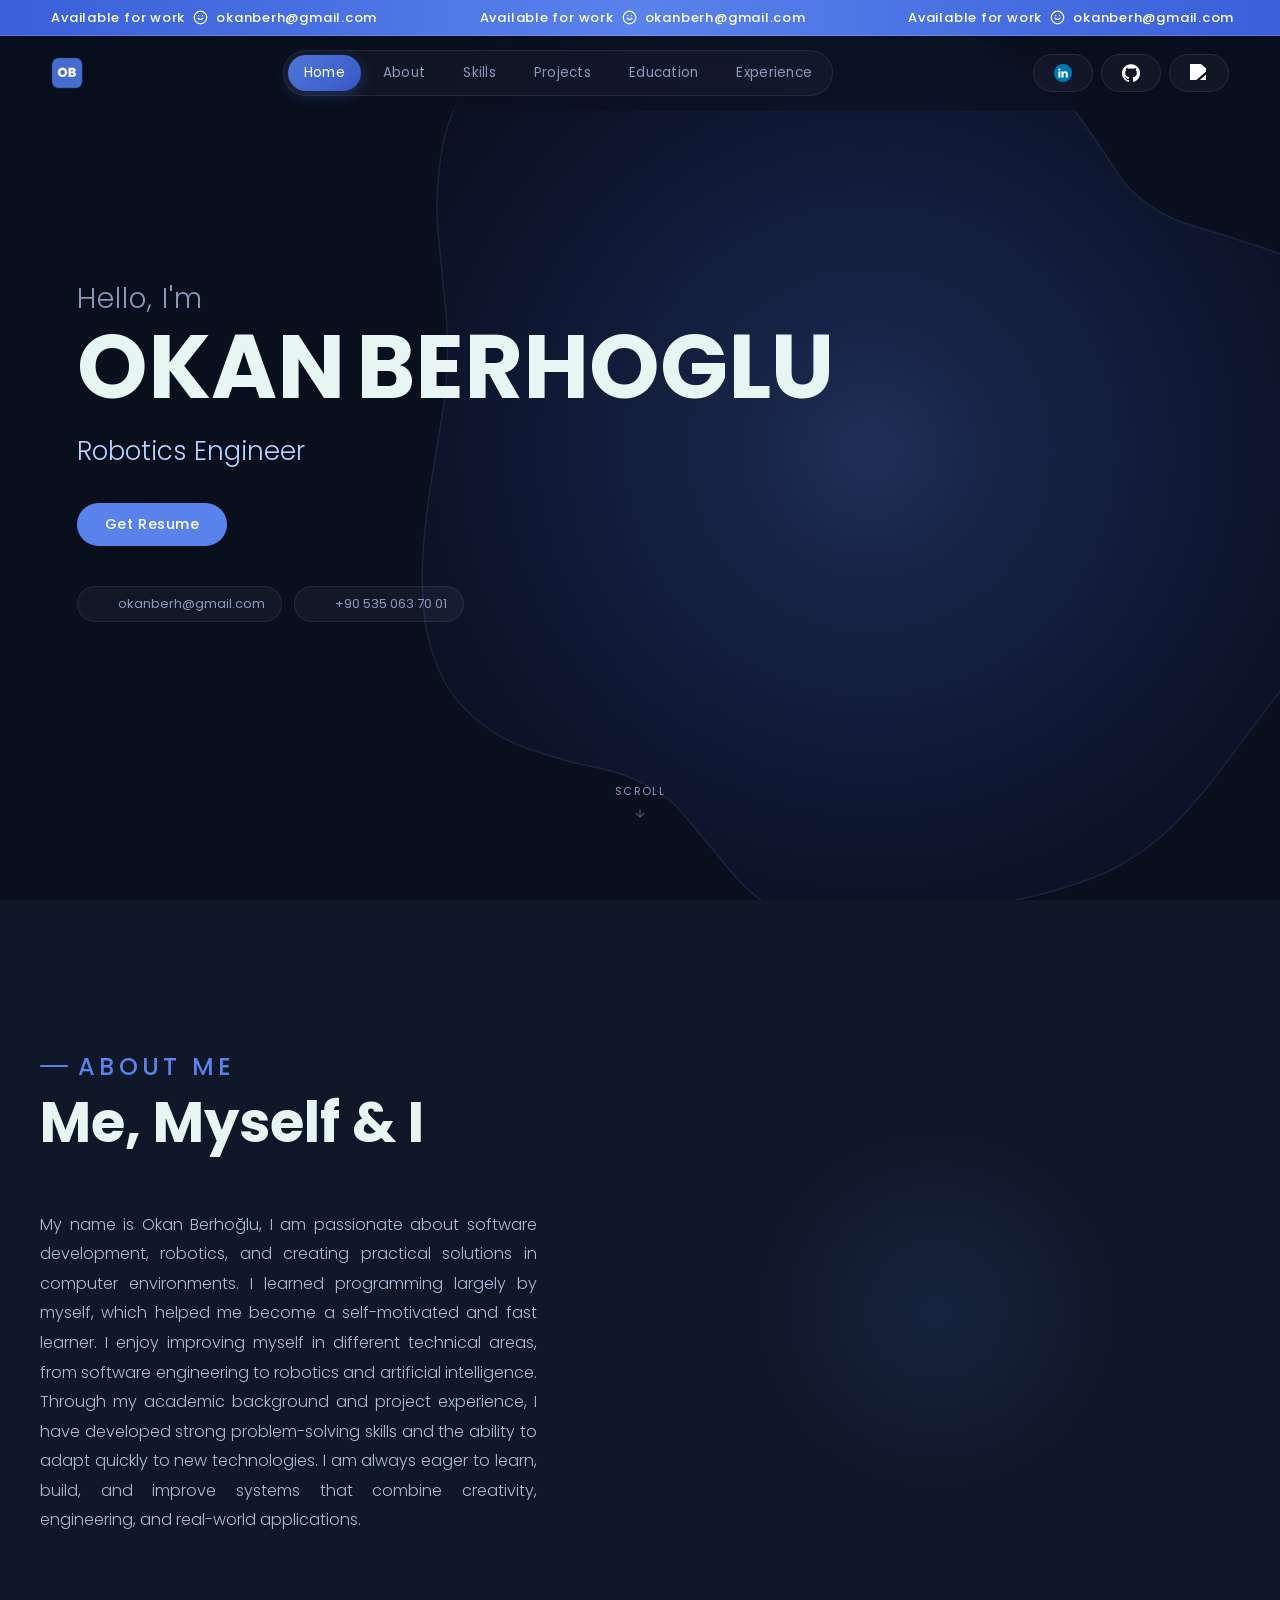
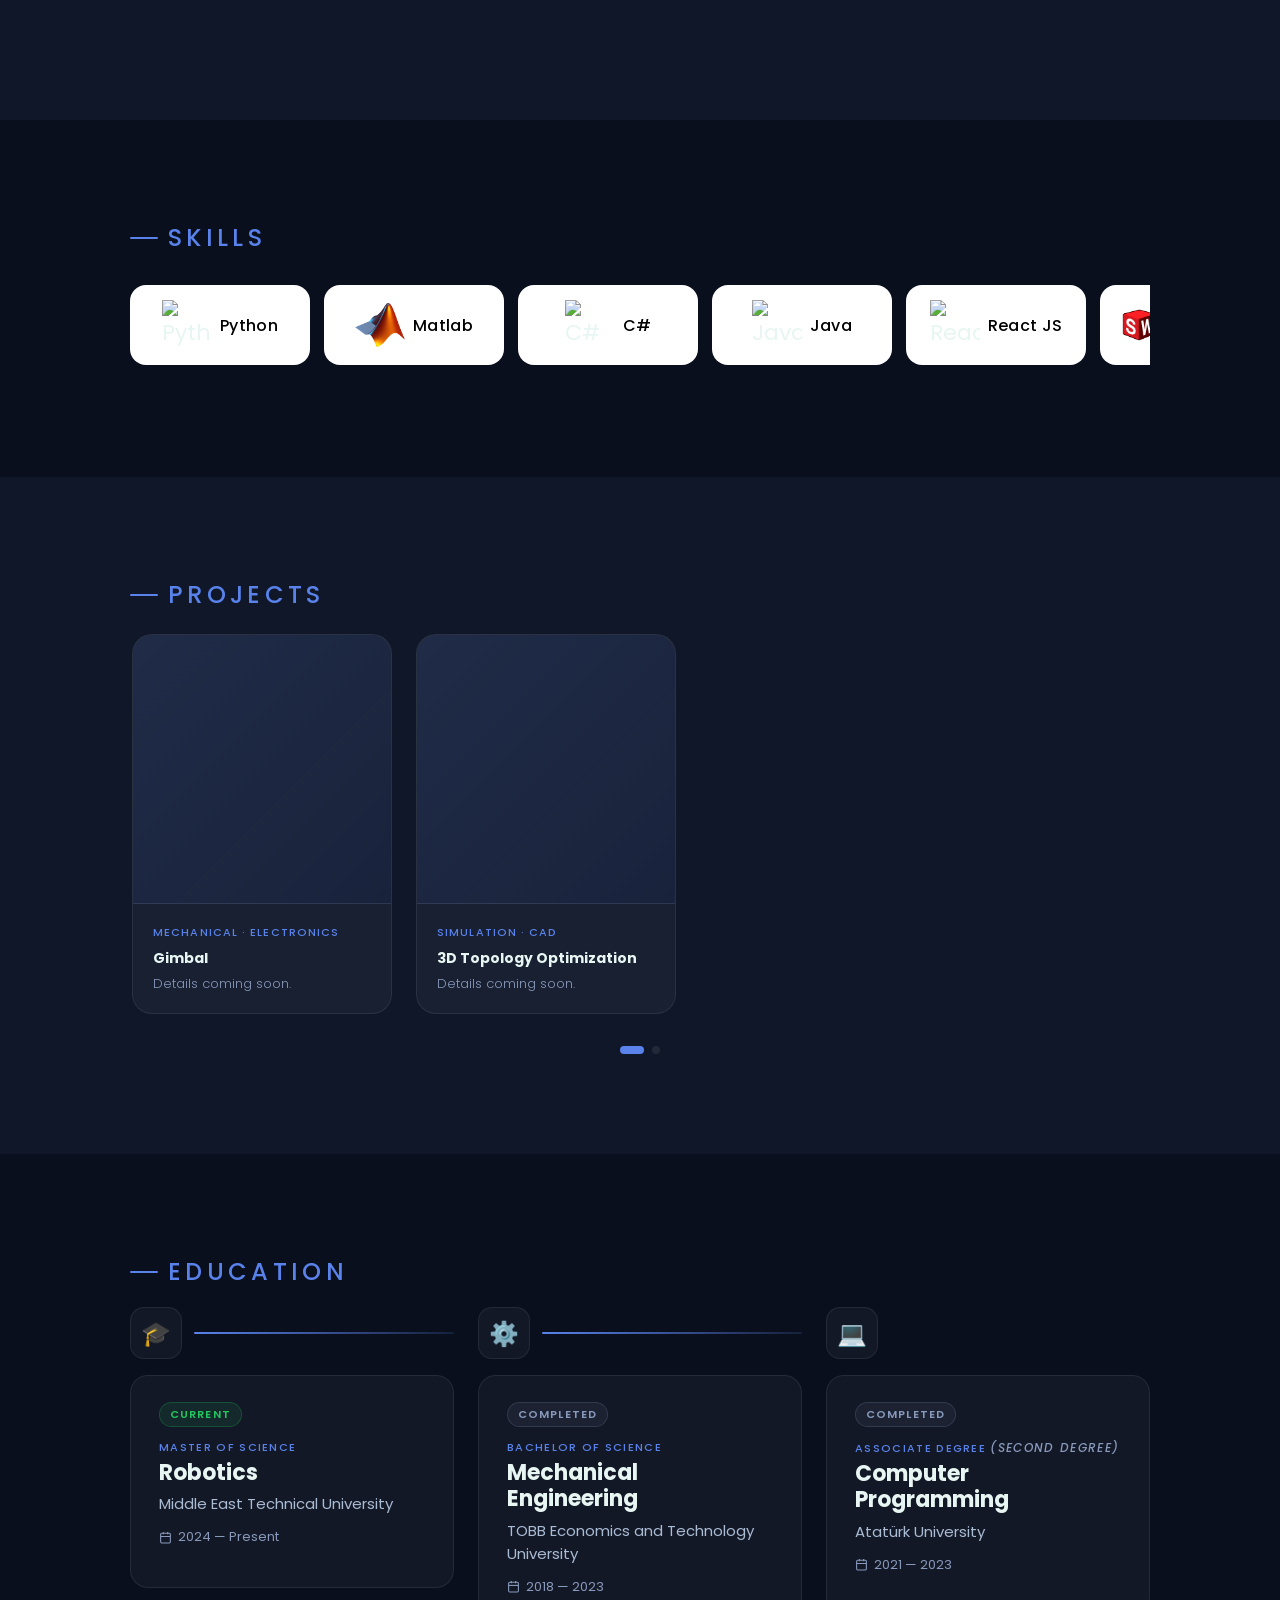
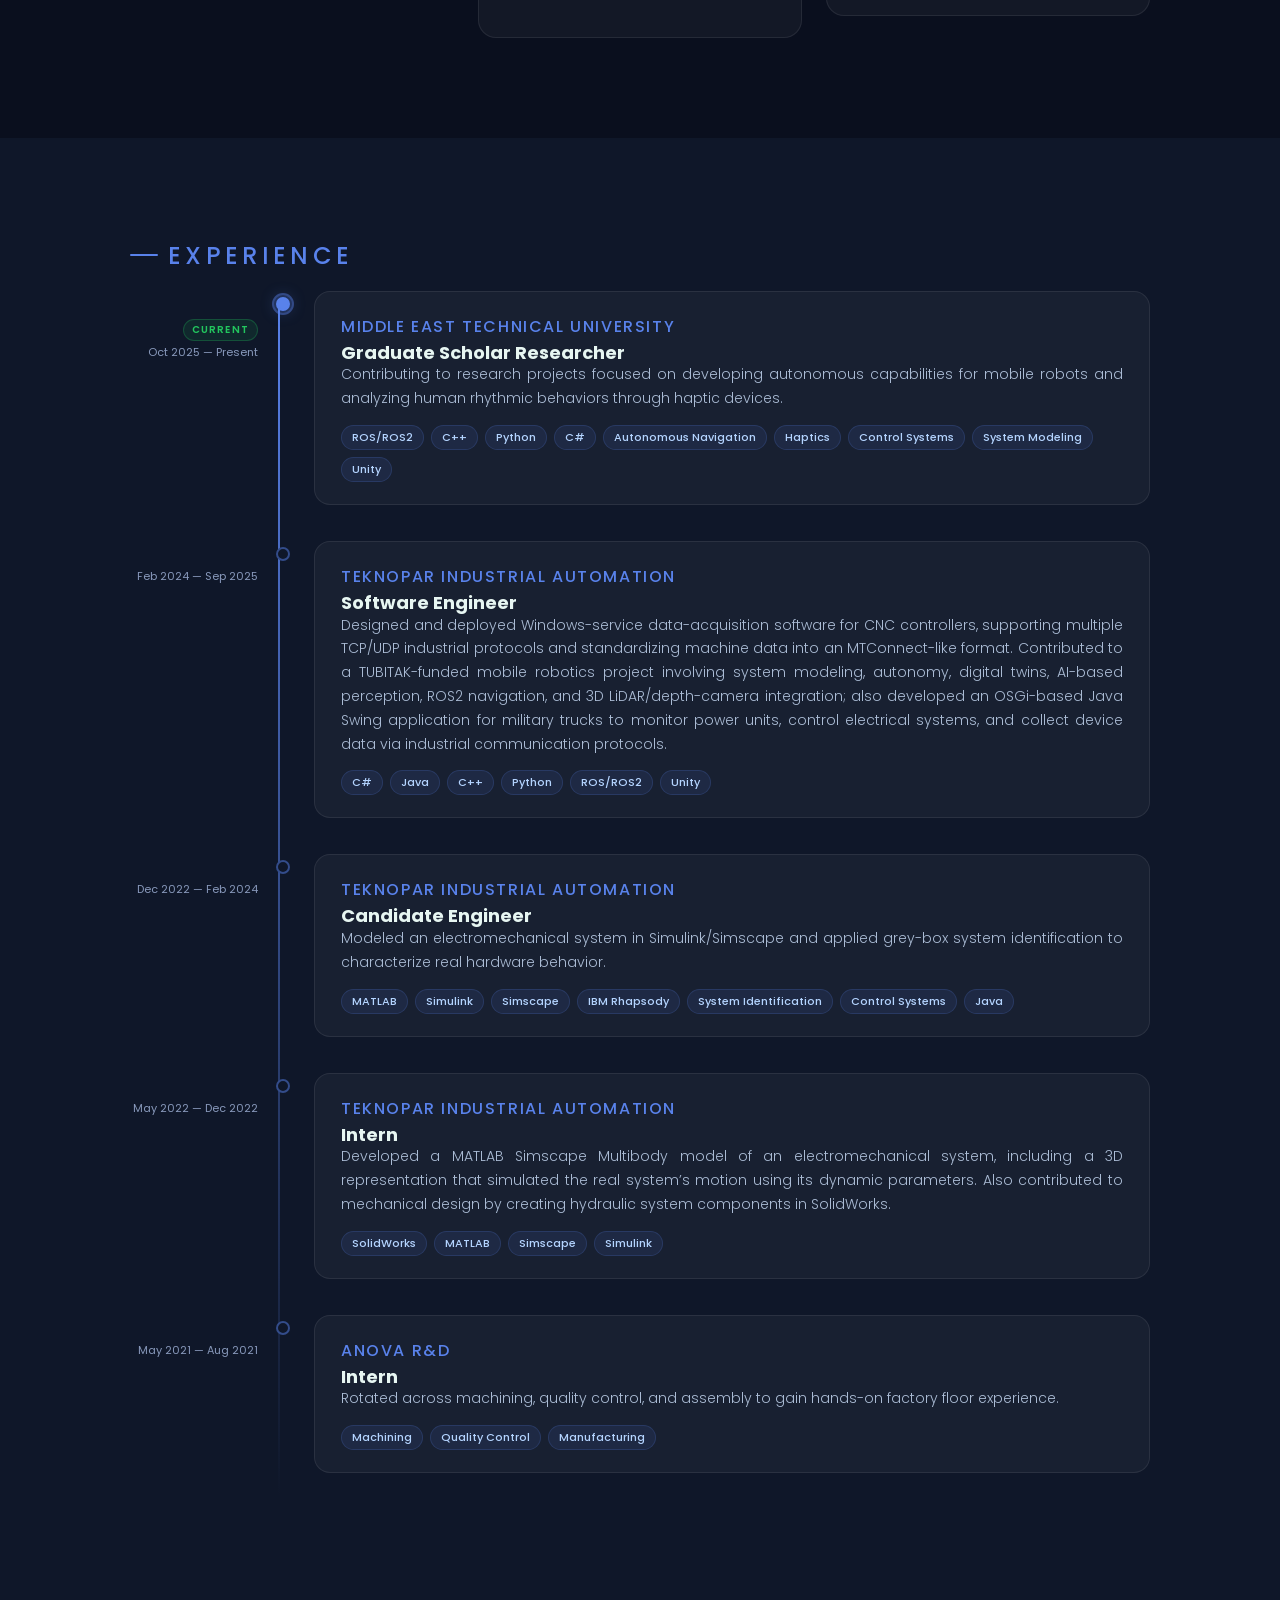
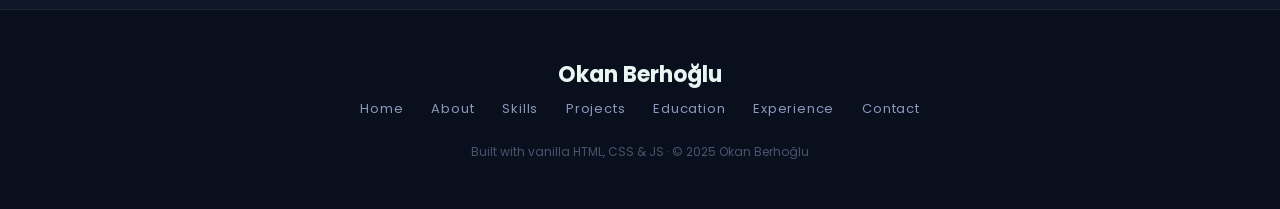
==== commit 34c594bc: "Icons are updated." ====
--- a/index.html
+++ b/index.html
@@ -32,7 +32,7 @@
       href="https://fonts.googleapis.com/css2?family=Poppins:ital,wght@1,200&display=swap"
       rel="stylesheet"
     />
-    <link rel="icon" href="./assets/ob_log.png" type="image/png" />
+    <link rel="icon" href="./assets/ob_logo.png" type="image/png" />
     <link rel="apple-touch-icon" sizes="180x180" href="./assets/apple-touch-icon.png" />
     <link rel="manifest" href="./manifest.json" />
     <link rel="stylesheet" href="CSS/main.css" />
@@ -201,7 +201,7 @@
     </div>
     <div class="navbar">
       <a class="desktop-nav-brand" href="#home">
-        <img class="brand-mark" src="./assets/ob_log.png" alt="OB">
+        <img class="brand-mark" src="./assets/ob_logo.png" alt="OB">
       </a>
       <div class="hamburger" onclick="menuOpen()">
         <span></span><span></span><span></span>
@@ -209,7 +209,7 @@
     </div>
     <nav class="desktop-nav" aria-label="Primary">
       <a class="desktop-nav-brand" href="#home">
-        <img class="brand-mark" src="./assets/ob_log.png" alt="OB">
+        <img class="brand-mark" src="./assets/ob_logo.png" alt="OB">
       </a>
       <ul class="desktop-nav-links">
         <li><a href="#home" class="desktop-nav-link">Home</a></li>
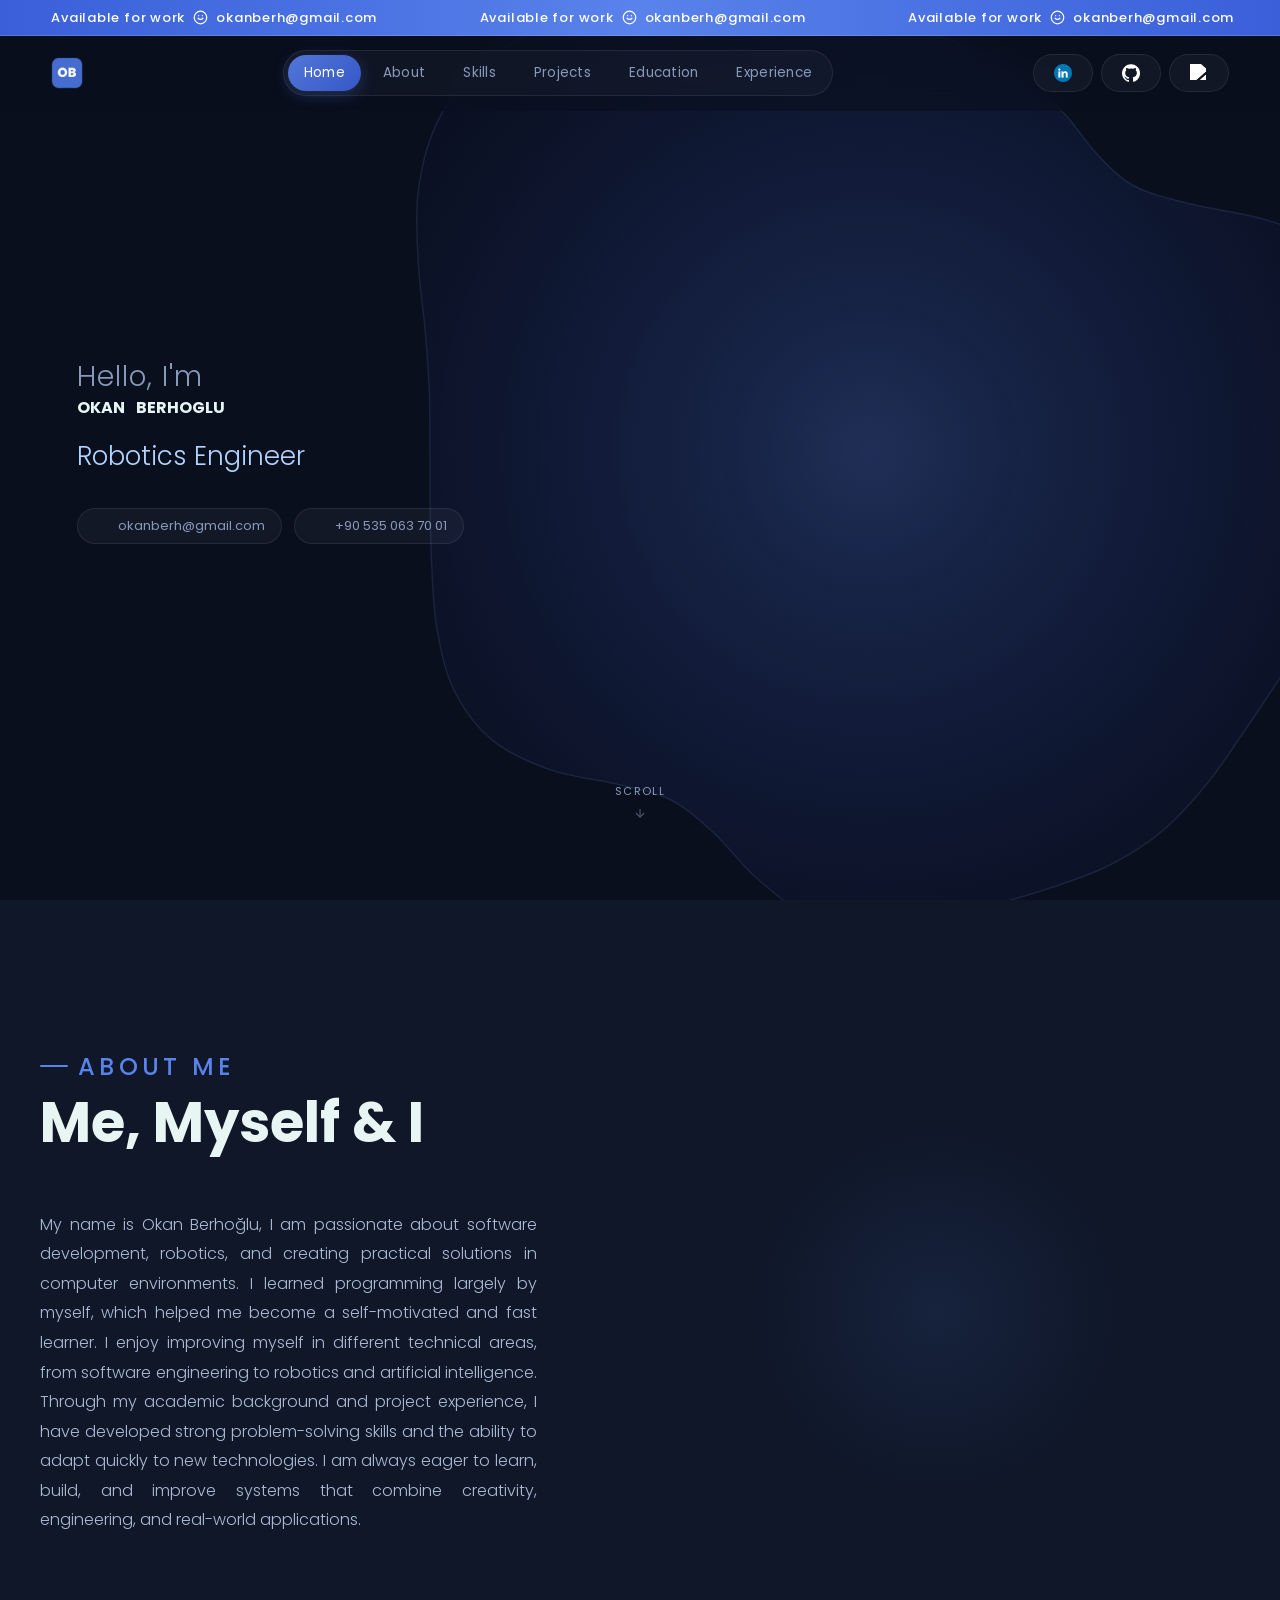
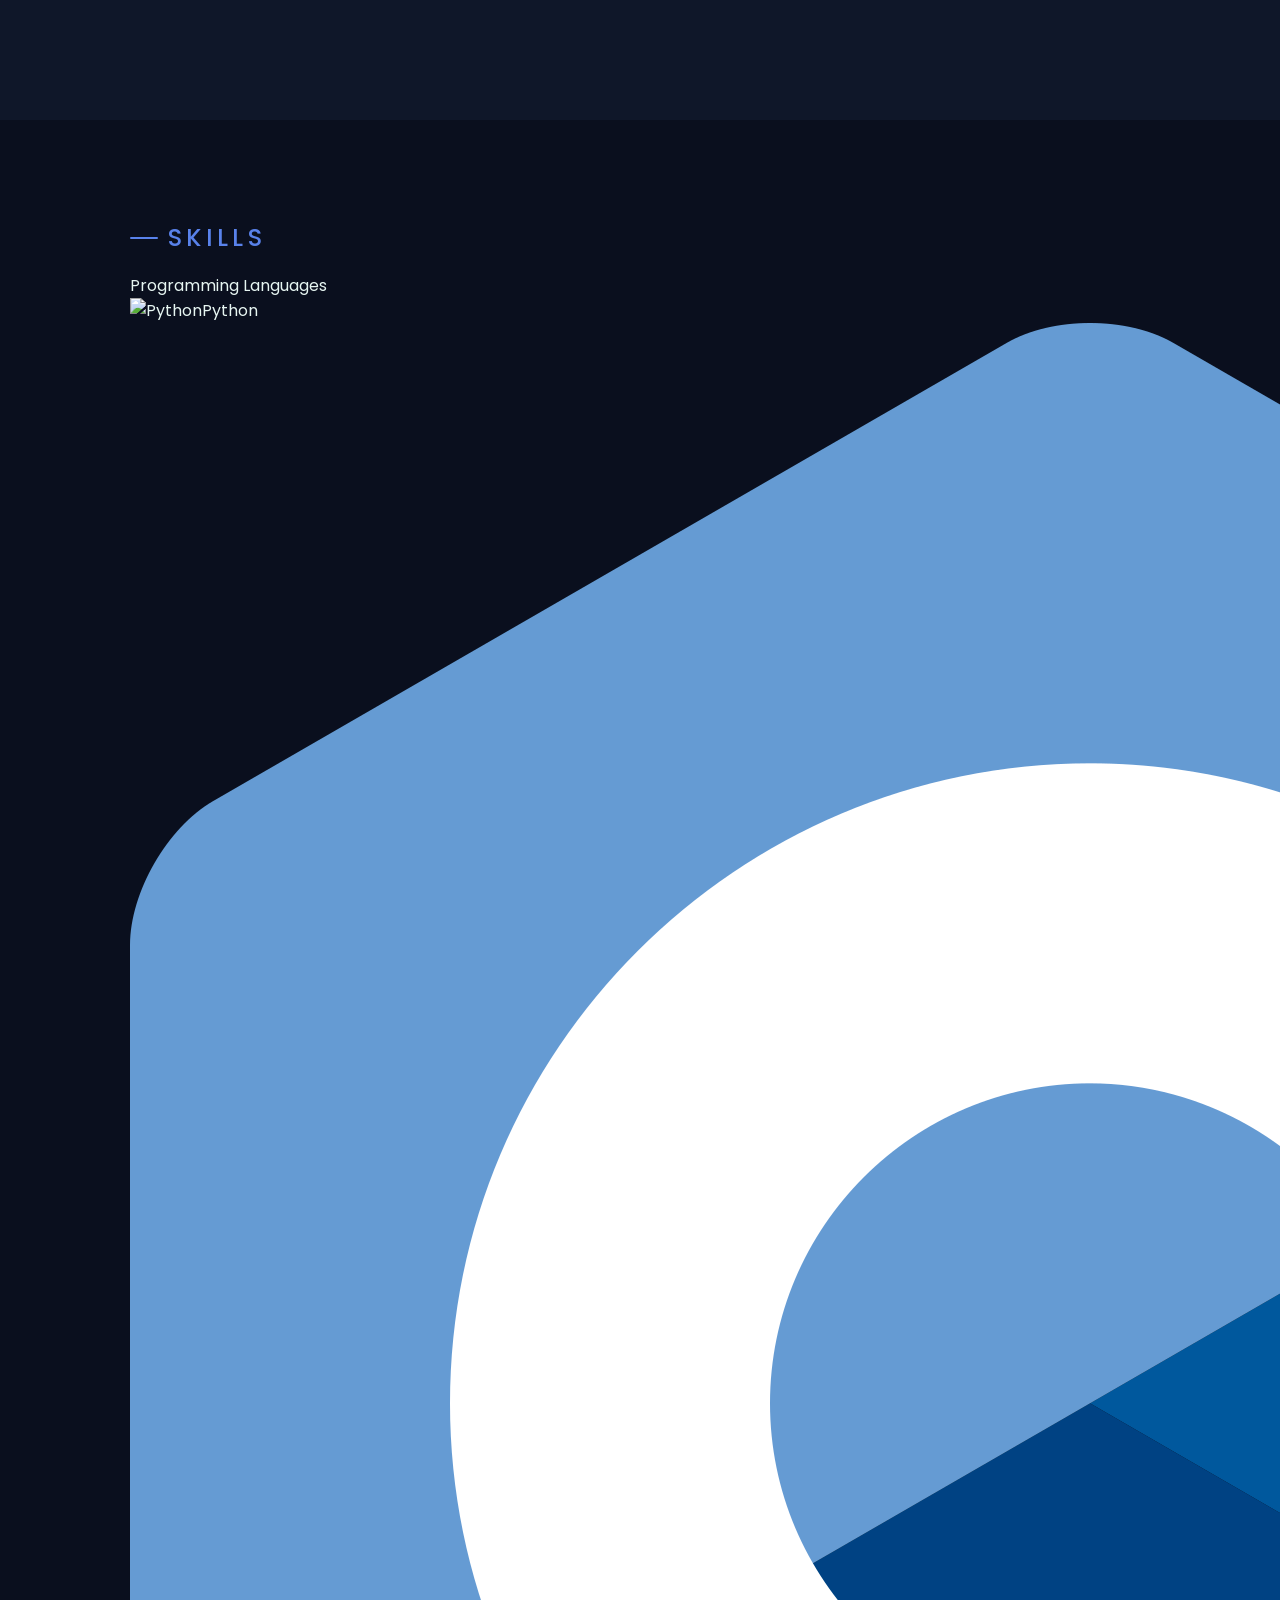
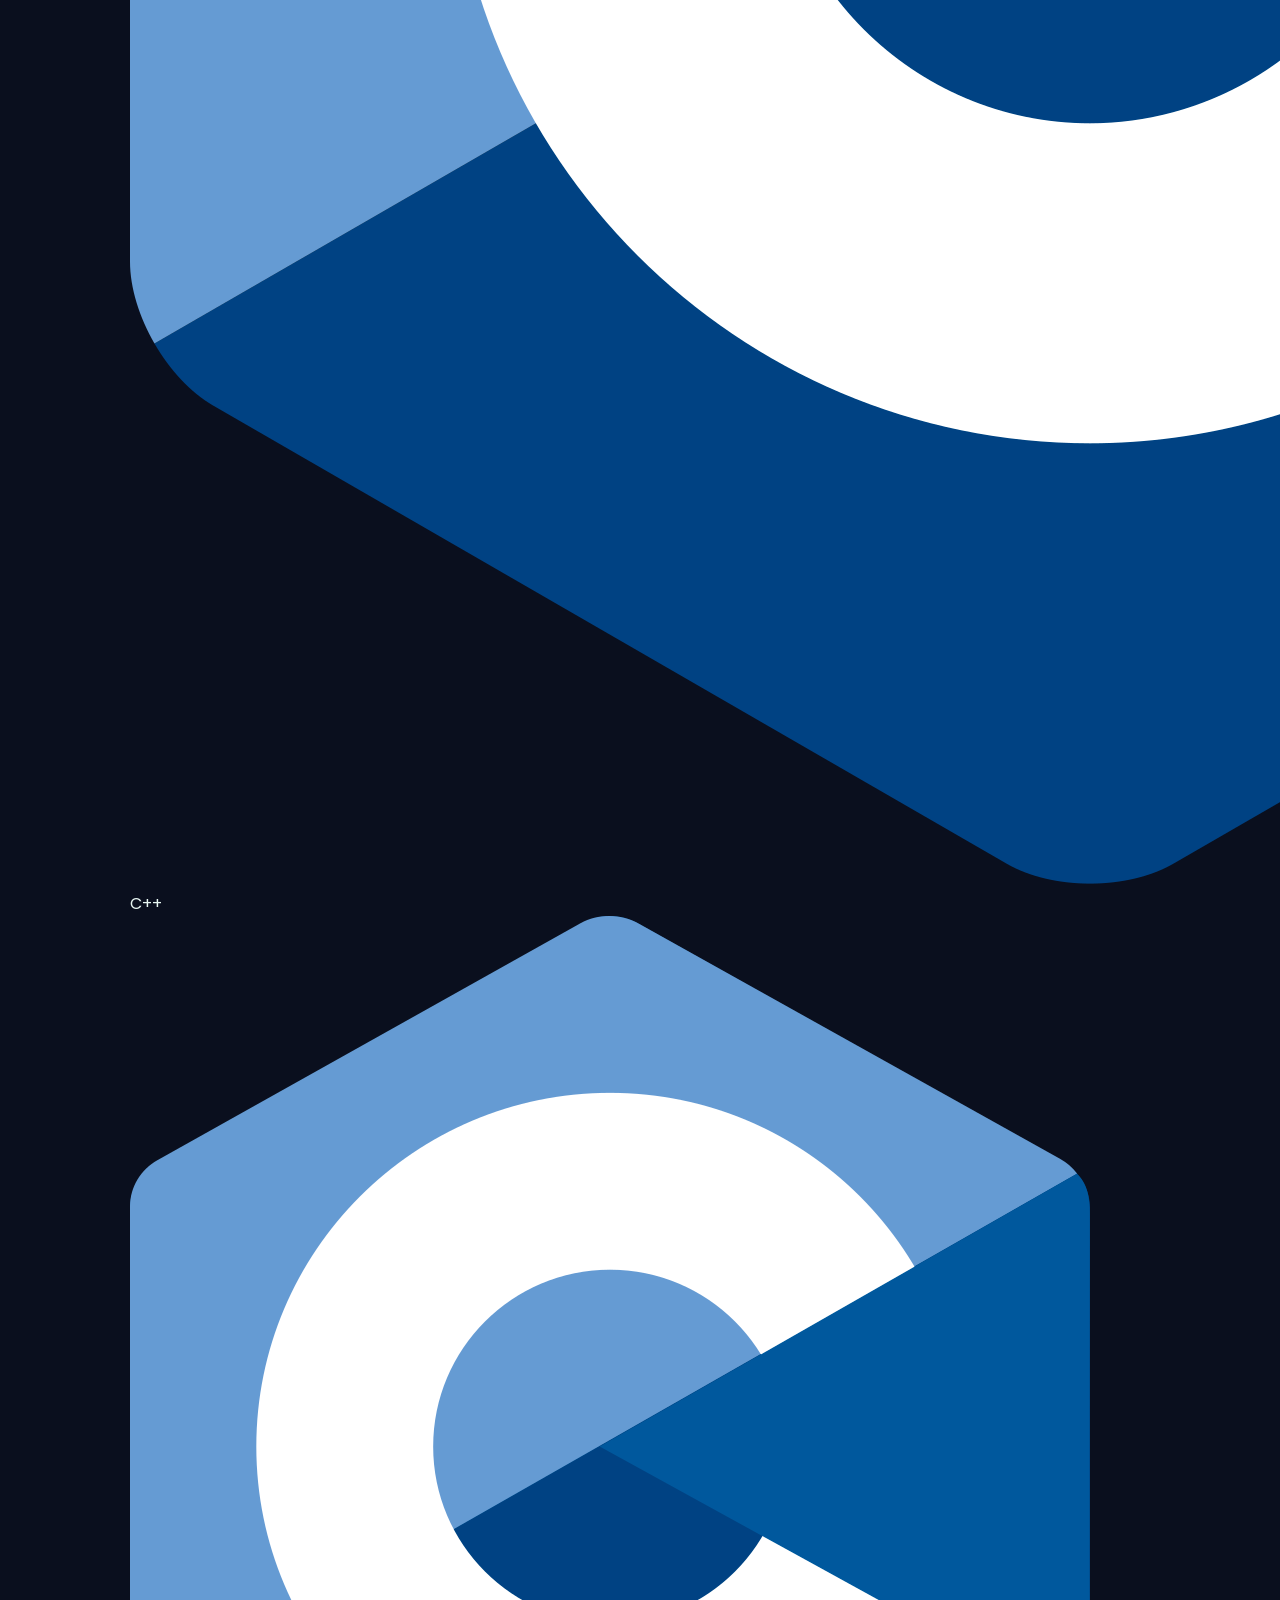
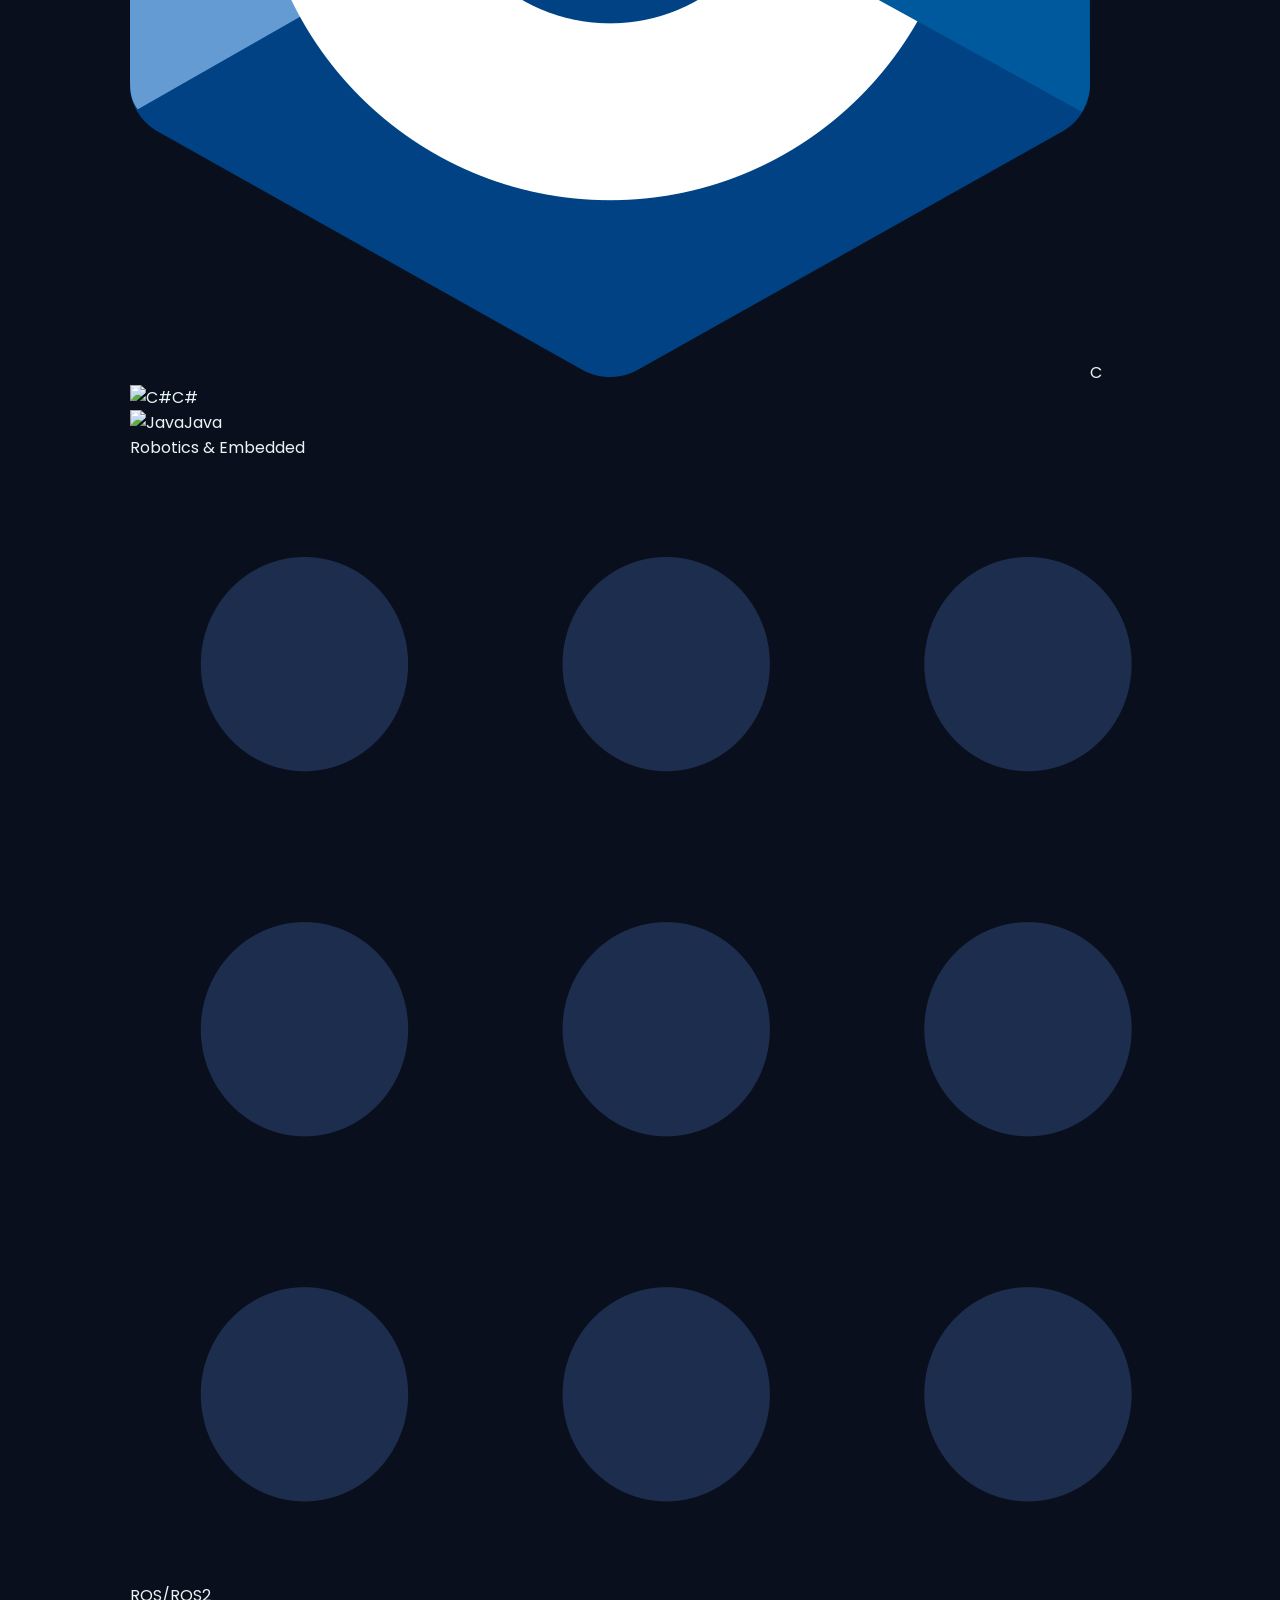
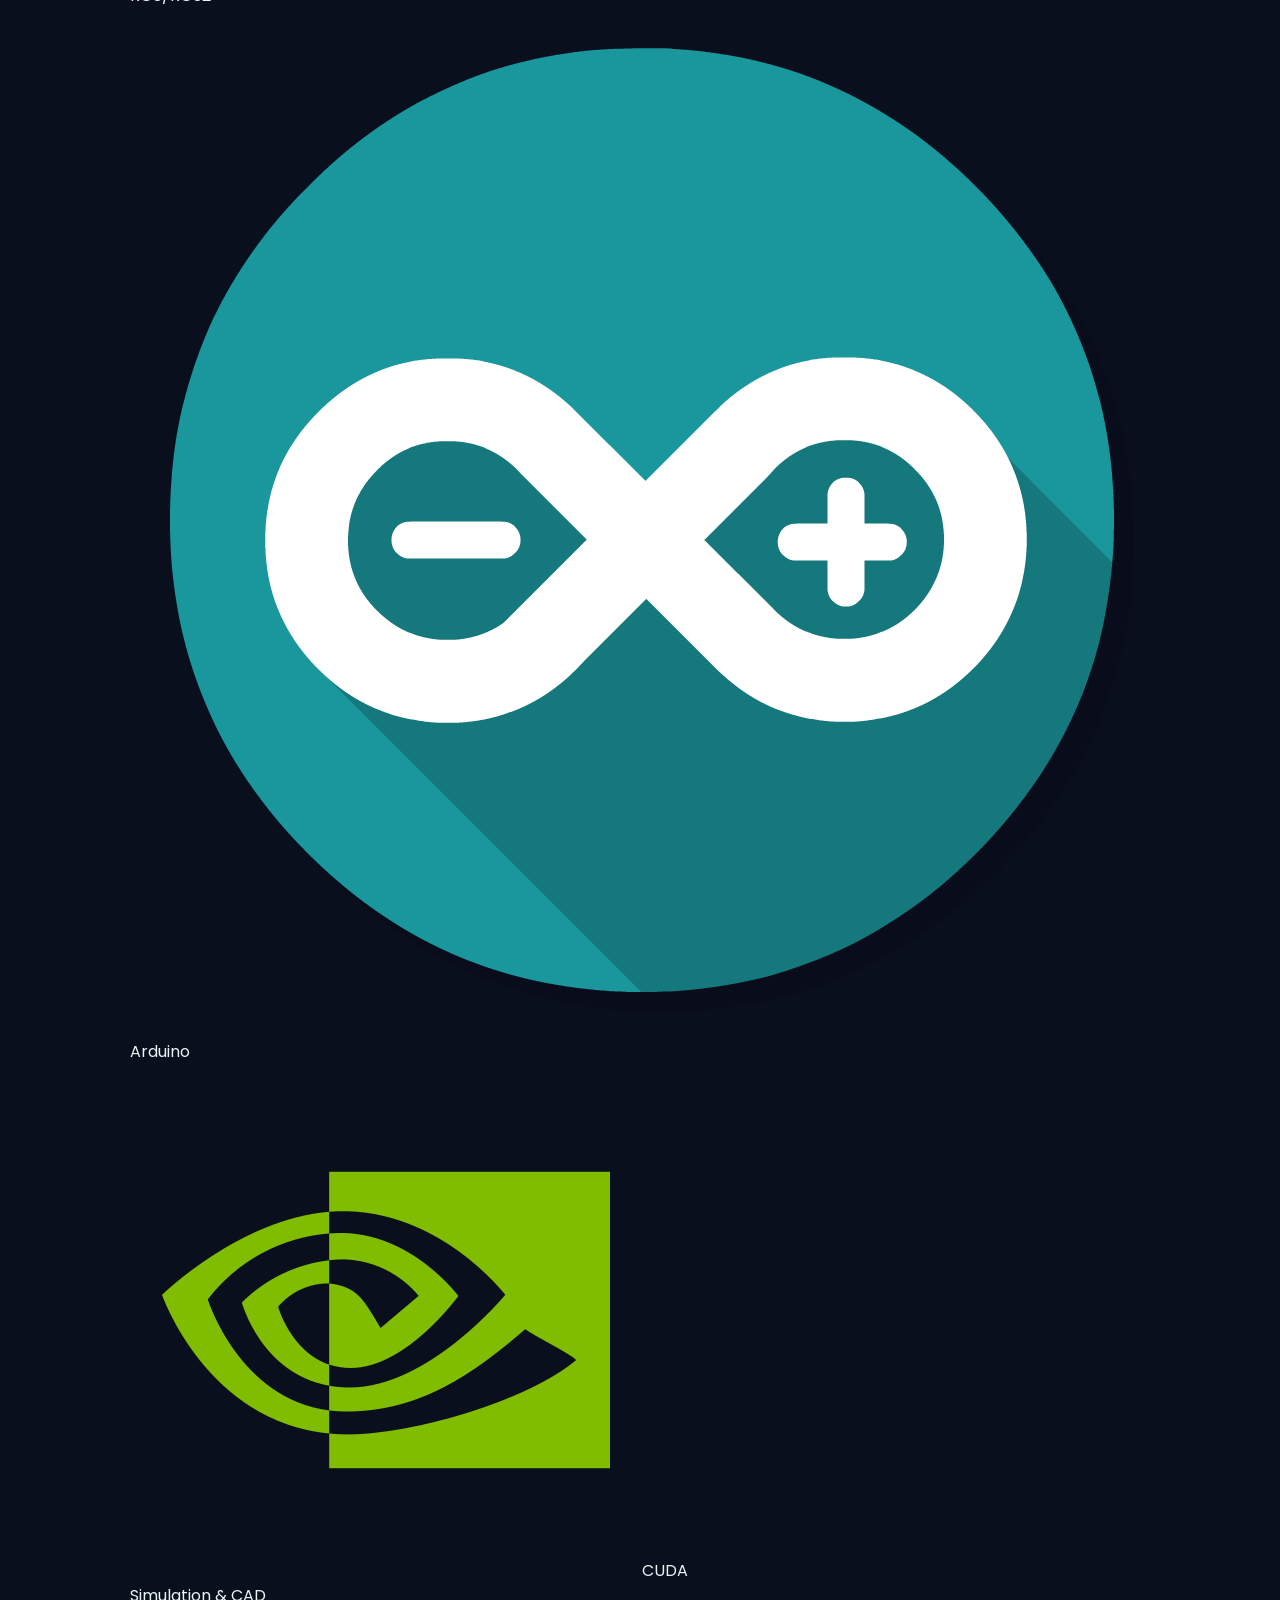
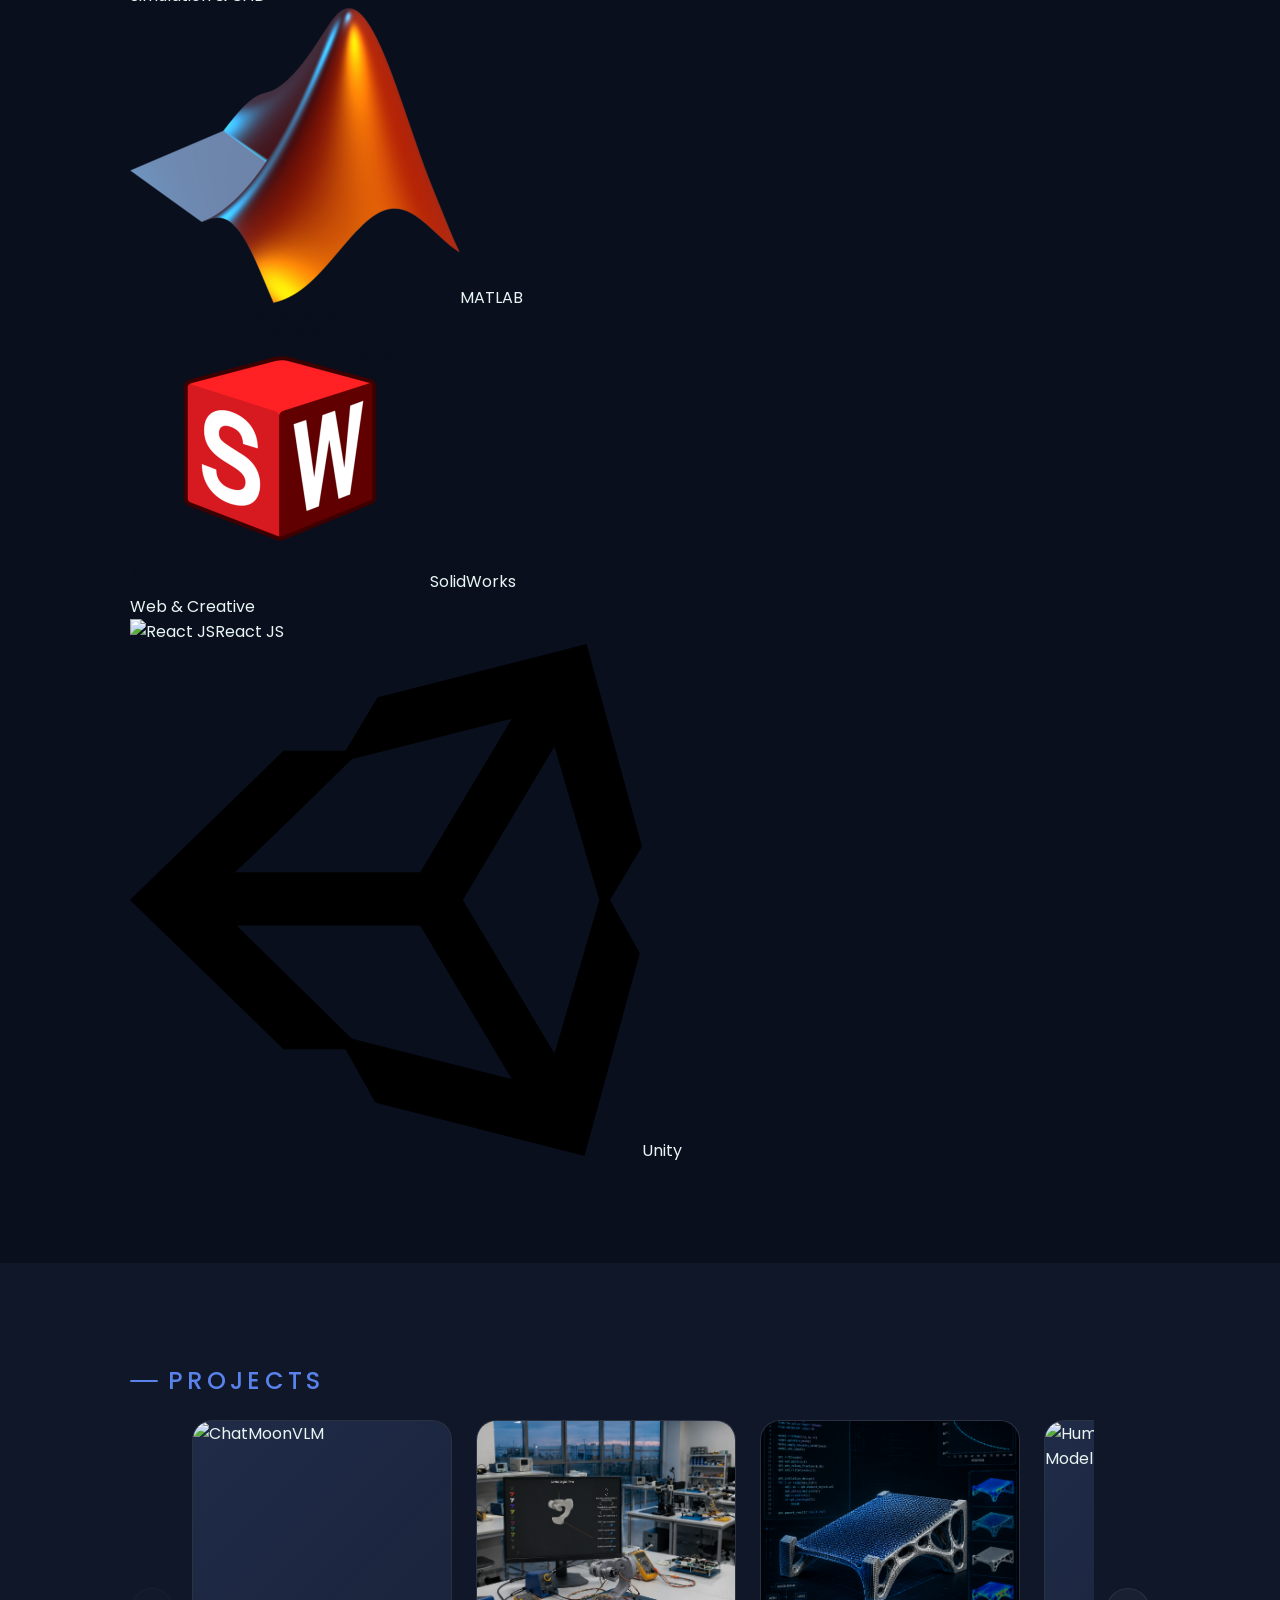
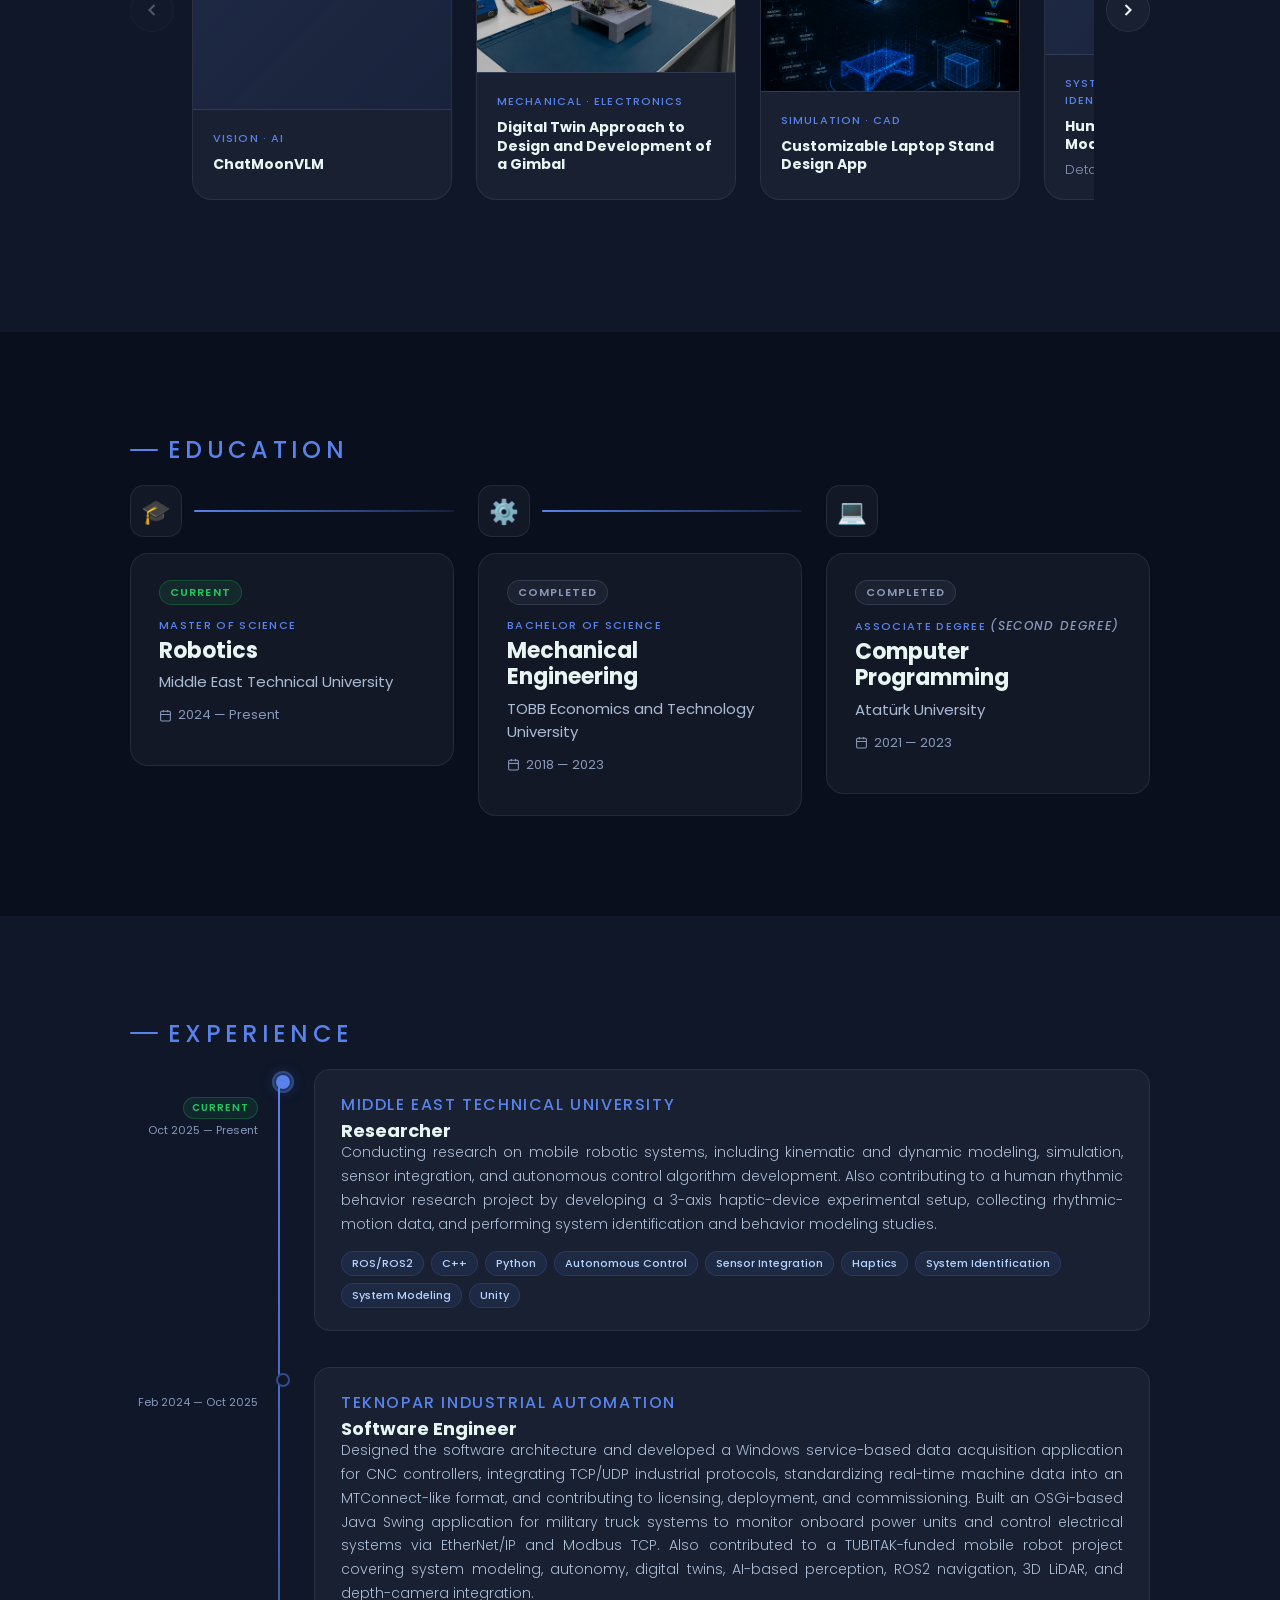
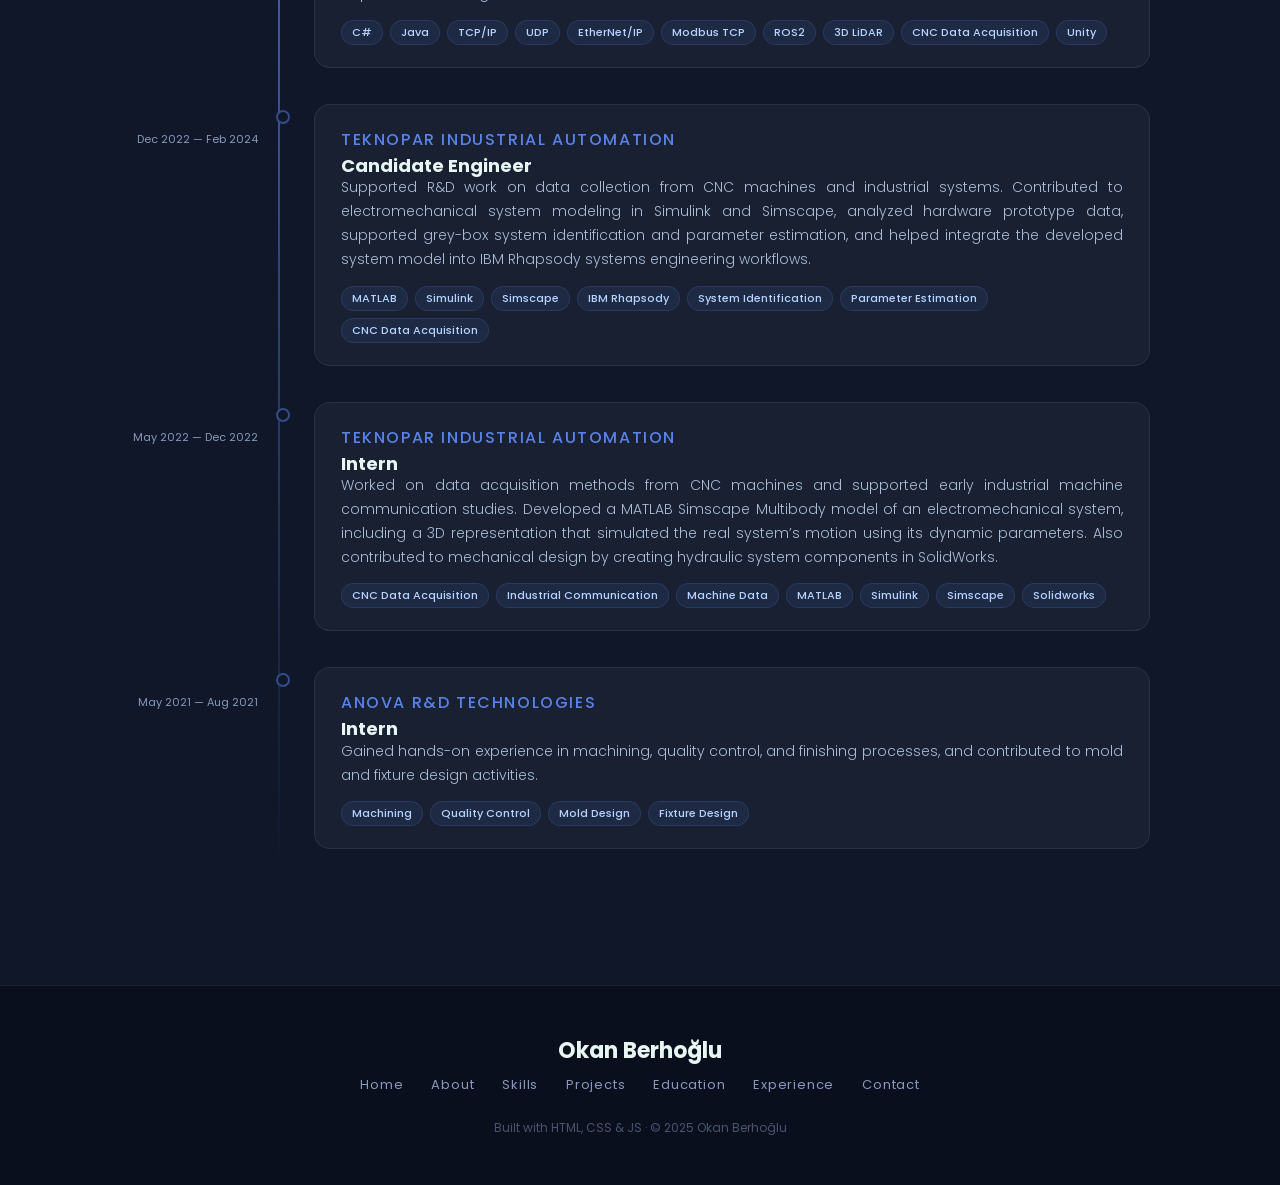
==== commit 88af02fe: "Resume button is removed." ====
--- a/index.html
+++ b/index.html
@@ -203,9 +203,9 @@
       <a class="desktop-nav-brand" href="#home">
         <img class="brand-mark" src="./assets/ob_logo.png" alt="OB">
       </a>
-      <div class="hamburger" onclick="menuOpen()">
+      <button class="hamburger" type="button" onclick="menuOpen()" aria-label="Open menu" aria-expanded="false">
         <span></span><span></span><span></span>
-      </div>
+      </button>
     </div>
     <nav class="desktop-nav" aria-label="Primary">
       <a class="desktop-nav-brand" href="#home">
@@ -268,9 +268,9 @@
             <img src="./assets/MailIcon.png" alt="Mail">
           </a>
         </div>
-        <a href="./assets/OkanBerhoglu_CV.pdf" target="_blank" rel="noopener" class="menu-cta">
+        <!-- <a href="./assets/CV_Okan_Berhoglu.pdf" target="_blank" rel="noopener" class="menu-cta">
           Get Resume
-        </a>
+        </a> -->
       </div>
     </aside>
     <section id="home">
@@ -280,25 +280,25 @@
         <div class="home-left">
 
           <div class="hello fade-in">
-            <h1 class="alpha">H</h1><h1 class="alpha">e</h1><h1 class="alpha">l</h1>
-            <h1 class="alpha">l</h1><h1 class="alpha">o</h1><h1 class="alpha">,</h1>
+            <span class="alpha">H</span><span class="alpha">e</span><span class="alpha">l</span>
+            <span class="alpha">l</span><span class="alpha">o</span><span class="alpha">,</span>
             <span class="Iam">
-              <h1 class="alpha">I</h1><h1 class="alpha">'</h1><h1 class="alpha">m</h1>
+              <span class="alpha">I</span><span class="alpha">'</span><span class="alpha">m</span>
             </span>
           </div>
 
           <div class="nameBox fade-in">
             <h1 class="sr-only">Okan Berhoğlu</h1>
             <span class="name">
-              <h1 class="alpha">O</h1><h1 class="alpha">K</h1>
-              <h1 class="alpha">A</h1><h1 class="alpha">N</h1>
+              <span class="alpha">O</span><span class="alpha">K</span>
+              <span class="alpha">A</span><span class="alpha">N</span>
             </span>
             <span class="alpha">&nbsp;</span>
             <span class="alpha">&nbsp;</span>
             <span class="lastName">
-              <h1 class="alpha">B</h1><h1 class="alpha">E</h1><h1 class="alpha">R</h1>
-              <h1 class="alpha">H</h1><h1 class="alpha">O</h1><h1 class="alpha">G</h1>
-              <h1 class="alpha">L</h1><h1 class="alpha">U</h1>
+              <span class="alpha">B</span><span class="alpha">E</span><span class="alpha">R</span>
+              <span class="alpha">H</span><span class="alpha">O</span><span class="alpha">G</span>
+              <span class="alpha">L</span><span class="alpha">U</span>
             </span>
           </div>
 
@@ -311,11 +311,11 @@
             </div>
           </div>
 
-          <div class="home-cta fade-in">
-            <a href="./assets/OkanBerhoglu_CV.pdf" target="_blank" rel="noopener">
+          <!-- <div class="home-cta fade-in">
+            <a href="./assets/CV_Okan_Berhoglu.pdf" target="_blank" rel="noopener">
               <button class="btn-primary">Get Resume</button>
             </a>
-          </div>
+          </div> -->
 
           <div class="home-contacts fade-in">
             <a class="contact-pill" href="mailto:okanberh@gmail.com">
@@ -340,9 +340,9 @@
         <div class="about-grid">
           <div class="about-text reveal">
             <div class="section-tag">About Me</div>
-            <div class="section-title">
-              <h1 class="alpha">M</h1><h1 class="alpha">e</h1><h1 class="alpha">,</h1>&nbsp;<h1 class="alpha">M</h1><h1 class="alpha">y</h1><h1 class="alpha">s</h1><h1 class="alpha">e</h1><h1 class="alpha">l</h1><h1 class="alpha">f</h1>&nbsp;<h1 class="alpha">&amp;</h1>&nbsp;<h1 class="alpha">I</h1>
-            </div>
+            <h2 class="section-title">
+              <span class="alpha">M</span><span class="alpha">e</span><span class="alpha">,</span>&nbsp;<span class="alpha">M</span><span class="alpha">y</span><span class="alpha">s</span><span class="alpha">e</span><span class="alpha">l</span><span class="alpha">f</span>&nbsp;<span class="alpha">&amp;</span>&nbsp;<span class="alpha">I</span>
+            </h2>
             <p class="about-bio">
             My name is Okan Berhoğlu, I am passionate about software development, robotics, and creating practical solutions in computer environments. I learned programming largely by myself, which helped me become a self-motivated and fast learner. I enjoy improving myself in different technical areas, from software engineering to robotics and artificial intelligence. Through my academic background and project experience, I have developed strong problem-solving skills and the ability to adapt quickly to new technologies. I am always eager to learn, build, and improve systems that combine creativity, engineering, and real-world applications.
             </p>
@@ -356,34 +356,37 @@
     <section id="skills">
       <div class="section-inner">
         <div class="section-tag reveal">Skills</div>
-        <div class="skills-ticker-wrap reveal">
-          <div class="skills-ticker-track">
-            <div class="skills-ticker-row">
-              <div class="skill-chip"><img src="./assets/Python.png" alt="Python"/><span>Python</span></div>
-              <div class="skill-chip"><img src="./assets/matlab.png" alt="Matlab"/><span>Matlab</span></div>
-              <div class="skill-chip"><img src="./assets/C-Sharp.png" alt="C#"/><span>C#</span></div>
-              <div class="skill-chip"><img src="./assets/java.png" alt="Java"/><span>Java</span></div>
-              <div class="skill-chip"><img src="./assets/React.png" alt="React JS"/><span>React JS</span></div>
-              <div class="skill-chip"><img src="./assets/SolidWorks_Logo.png" alt="SolidWorks"/><span>SolidWorks</span></div>
-              <div class="skill-chip"><img src="./assets/Ros_logo.png" alt="Ros"/><span>ROS/ROS2</span></div>
-              <div class="skill-chip"><img src="./assets/C++_Logo.png" alt="C++"/><span>C++</span></div>
-              <div class="skill-chip"><img src="./assets/cuda.png" alt="cuda"/><span>CUDA</span></div>
-              <div class="skill-chip"><img src="./assets/C_Programming_Language.png" alt="C"/><span>C</span></div>
-              <div class="skill-chip"><img src="./assets/arduino-icon.png" alt="Arduino"/><span>Arduino</span></div>
-              <div class="skill-chip"><img src="./assets/unity_logo.png" alt="Unity"/><span>Unity</span></div>
-              <!-- duplicate for seamless loop -->
-              <div class="skill-chip"><img src="./assets/Python.png" alt="Python"/><span>Python</span></div>
-              <div class="skill-chip"><img src="./assets/matlab.png" alt="Matlab"/><span>Matlab</span></div>
-              <div class="skill-chip"><img src="./assets/C-Sharp.png" alt="C#"/><span>C#</span></div>
-              <div class="skill-chip"><img src="./assets/java.png" alt="Java"/><span>Java</span></div>
-              <div class="skill-chip"><img src="./assets/React.png" alt="React JS"/><span>React JS</span></div>
-              <div class="skill-chip"><img src="./assets/SolidWorks_Logo.png" alt="SolidWorks"/><span>SolidWorks</span></div>
-              <div class="skill-chip"><img src="./assets/Ros_logo.png" alt="Ros"/><span>ROS/ROS2</span></div>
-              <div class="skill-chip"><img src="./assets/C++_Logo.png" alt="C++"/><span>C++</span></div>
-              <div class="skill-chip"><img src="./assets/cuda.png" alt="cuda"/><span>CUDA</span></div>
-              <div class="skill-chip"><img src="./assets/C_Programming_Language.png" alt="C"/><span>C</span></div>
-              <div class="skill-chip"><img src="./assets/arduino-icon.png" alt="Arduino"/><span>Arduino</span></div>
-              <div class="skill-chip"><img src="./assets/unity_logo.png" alt="Unity"/><span>Unity</span></div>
+        <div class="skills-grid">
+          <div class="skill-category reveal">
+            <div class="skill-category-label">Programming Languages</div>
+            <div class="skill-items">
+              <div class="skill-item"><img src="./assets/Python.png" alt="Python" loading="lazy"><span>Python</span></div>
+              <div class="skill-item"><img src="./assets/C++_Logo.png" alt="C++" loading="lazy"><span>C++</span></div>
+              <div class="skill-item"><img src="./assets/C_Programming_Language.png" alt="C" loading="lazy"><span>C</span></div>
+              <div class="skill-item"><img src="./assets/C-Sharp.png" alt="C#" loading="lazy"><span>C#</span></div>
+              <div class="skill-item"><img src="./assets/java.png" alt="Java" loading="lazy"><span>Java</span></div>
+            </div>
+          </div>
+          <div class="skill-category reveal">
+            <div class="skill-category-label">Robotics &amp; Embedded</div>
+            <div class="skill-items">
+              <div class="skill-item"><img src="./assets/Ros_logo.png" alt="ROS/ROS2" loading="lazy"><span>ROS/ROS2</span></div>
+              <div class="skill-item"><img src="./assets/arduino-icon.png" alt="Arduino" loading="lazy"><span>Arduino</span></div>
+              <div class="skill-item"><img src="./assets/cuda.png" alt="CUDA" loading="lazy"><span>CUDA</span></div>
+            </div>
+          </div>
+          <div class="skill-category reveal">
+            <div class="skill-category-label">Simulation &amp; CAD</div>
+            <div class="skill-items">
+              <div class="skill-item"><img src="./assets/matlab.png" alt="MATLAB" loading="lazy"><span>MATLAB</span></div>
+              <div class="skill-item"><img src="./assets/SolidWorks_Logo.png" alt="SolidWorks" loading="lazy"><span>SolidWorks</span></div>
+            </div>
+          </div>
+          <div class="skill-category reveal">
+            <div class="skill-category-label">Web &amp; Creative</div>
+            <div class="skill-items">
+              <div class="skill-item"><img src="./assets/React.png" alt="React JS" loading="lazy"><span>React JS</span></div>
+              <div class="skill-item"><img src="./assets/unity_logo.png" alt="Unity" loading="lazy"><span>Unity</span></div>
             </div>
           </div>
         </div>
@@ -399,15 +402,30 @@
           <div class="projects-viewport">
             <div class="projects-track" id="projectsTrack">
 
-              <div class="proj-card" data-title="Gimbal">
+              <div class="proj-card" data-title="ChatMoonVLM" onclick="window.location.href='projects/chatmoonvlm.html'">
+                <div class="proj-card-inner">
+                  <div class="proj-card-img-placeholder">
+                     <img class="proj-icon" src="./assets/ChatMoonVLM_image.png" alt="ChatMoonVLM" width="1126" height="1397" loading="lazy" decoding="async">
+                  </div>
+                  <div class="proj-card-body">
+                    <div class="proj-tag">Vision · AI</div>
+                    <h3 class="proj-title">ChatMoonVLM</h3>
+                  </div>
+                  <div class="proj-hover-cta">
+                    <svg width="16" height="16" viewBox="0 0 24 24" fill="none" stroke="currentColor" stroke-width="2"><path d="M5 12h14M12 5l7 7-7 7"/></svg>
+                    Click for details
+                  </div>
+                </div>
+              </div>
+
+              <div class="proj-card" data-title="Gimbal" onclick="window.location.href='projects/gimbal.html'">
                 <div class="proj-card-inner">
                   <div class="proj-card-img-placeholder">
                     <img class="proj-icon" src="./assets/Gimbal_project.png" alt="Gimbal" width="1126" height="1397" loading="lazy" decoding="async">
                   </div>
                   <div class="proj-card-body">
                     <div class="proj-tag">Mechanical · Electronics</div>
-                    <h3 class="proj-title">Gimbal</h3>
-                    <p class="proj-desc">Details coming soon.</p>
+                    <h3 class="proj-title">Digital Twin Approach to Design and Development of a Gimbal</h3>
                   </div>
                   <div class="proj-hover-cta">
                     <svg width="16" height="16" viewBox="0 0 24 24" fill="none" stroke="currentColor" stroke-width="2"><path d="M5 12h14M12 5l7 7-7 7"/></svg>
@@ -416,15 +434,14 @@
                 </div>
               </div>
 
-              <div class="proj-card" data-title="3D Topology Optimization">
+              <div class="proj-card" data-title="3D Topology Optimization" onclick="window.location.href='projects/topopt.html'">
                 <div class="proj-card-inner">
                   <div class="proj-card-img-placeholder">
                     <img class="proj-icon" src="./assets/topology_optimization.png" alt="3D Topology Optimization" width="1122" height="1402" loading="lazy" decoding="async">
                   </div>
                   <div class="proj-card-body">
                     <div class="proj-tag">Simulation · CAD</div>
-                    <h3 class="proj-title">3D Topology Optimization</h3>
-                    <p class="proj-desc">Details coming soon.</p>
+                    <h3 class="proj-title">Customizable Laptop Stand Design App</h3>
                   </div>
                   <div class="proj-hover-cta">
                     <svg width="16" height="16" viewBox="0 0 24 24" fill="none" stroke="currentColor" stroke-width="2"><path d="M5 12h14M12 5l7 7-7 7"/></svg>
@@ -432,14 +449,15 @@
                   </div>
                 </div>
               </div>
-              <!-- <div class="proj-card" data-title="Robotics Projects">
+
+               <div class="proj-card" data-title="Human Rhthmic Behaviour Modelling">
                 <div class="proj-card-inner">
                   <div class="proj-card-img-placeholder">
-                    <span class="proj-icon">🤖</span>
+                    <img class="proj-icon" src="./assets/rhythmic_behaviour_modelling.png" alt="Human Rhthmic Behaviour Modelling" width="1122" height="1402" loading="lazy" decoding="async">
                   </div>
                   <div class="proj-card-body">
-                    <div class="proj-tag">ROS2 · Autonomous</div>
-                    <h3 class="proj-title">Robotics Projects</h3>
+                    <div class="proj-tag">System Modelling · System Identification</div>
+                    <h3 class="proj-title">Human Rhthmic Behaviour Modelling</h3>
                     <p class="proj-desc">Details coming soon.</p>
                   </div>
                   <div class="proj-hover-cta">
@@ -447,16 +465,16 @@
                     Click for details
                   </div>
                 </div>
-              </div> -->
-
-              <!-- <div class="proj-card" data-title="Backend Projects">
+              </div>
+
+              <div class="proj-card" data-title="Mobile Robot Digital Twin">
                 <div class="proj-card-inner">
                   <div class="proj-card-img-placeholder">
-                    <span class="proj-icon">⚙️</span>
+                    <img class="proj-icon" src="./assets/mobile_robot_digital_twin.png" alt="Mobile Robot Digital Twin" width="1122" height="1402" loading="lazy" decoding="async">
                   </div>
                   <div class="proj-card-body">
-                    <div class="proj-tag">API · Systems</div>
-                    <h3 class="proj-title">Backend Projects</h3>
+                    <div class="proj-tag">System Modelling · IoT</div>
+                    <h3 class="proj-title">Mobile Robot Digital Twin</h3>
                     <p class="proj-desc">Details coming soon.</p>
                   </div>
                   <div class="proj-hover-cta">
@@ -464,16 +482,16 @@
                     Click for details
                   </div>
                 </div>
-              </div> -->
-
-              <!-- <div class="proj-card" data-title="IoT Projects">
+              </div>
+
+              <div class="proj-card" data-title="Mobile Robot Reactive Motion Planning and Control">
                 <div class="proj-card-inner">
                   <div class="proj-card-img-placeholder">
-                    <span class="proj-icon">📡</span>
+                    <img class="proj-icon" src="./assets/mobile_robot_reactive_control.png" alt="Mobile Robot Reactive Motion Planning and Control" width="1122" height="1402" loading="lazy" decoding="async">
                   </div>
                   <div class="proj-card-body">
-                    <div class="proj-tag">Embedded · IoT</div>
-                    <h3 class="proj-title">IoT Projects</h3>
+                    <div class="proj-tag">Motion Planning · Control</div>
+                    <h3 class="proj-title">Mobile Robot Reactive Navigation</h3>
                     <p class="proj-desc">Details coming soon.</p>
                   </div>
                   <div class="proj-hover-cta">
@@ -481,7 +499,41 @@
                     Click for details
                   </div>
                 </div>
-              </div> -->
+              </div>
+
+              <div class="proj-card" data-title="ArticleHub Backend">
+                <div class="proj-card-inner">
+                  <div class="proj-card-img-placeholder">
+                    <img class="proj-icon" src="./assets/ArticleHub_backend.png" alt="ArticleHub Backend" width="1122" height="1402" loading="lazy" decoding="async">
+                  </div>
+                  <div class="proj-card-body">
+                    <div class="proj-tag">Java · Spring Boot · REST API</div>
+                    <h3 class="proj-title">ArticleHub Backend</h3>
+                    <p class="proj-desc">Details coming soon.</p>
+                  </div>
+                  <div class="proj-hover-cta">
+                    <svg width="16" height="16" viewBox="0 0 24 24" fill="none" stroke="currentColor" stroke-width="2"><path d="M5 12h14M12 5l7 7-7 7"/></svg>
+                    Click for details
+                  </div>
+                </div>
+              </div>
+
+              <div class="proj-card" data-title="CarRental Backend">
+                <div class="proj-card-inner">
+                  <div class="proj-card-img-placeholder">
+                    <img class="proj-icon" src="./assets/carrental.png" alt="CarRental Backend" width="1122" height="1402" loading="lazy" decoding="async">
+                  </div>
+                  <div class="proj-card-body">
+                    <div class="proj-tag">C# · SQL Database · Rest API</div>
+                    <h3 class="proj-title">CarRental Backend</h3>
+                    <p class="proj-desc">Details coming soon.</p>
+                  </div>
+                  <div class="proj-hover-cta">
+                    <svg width="16" height="16" viewBox="0 0 24 24" fill="none" stroke="currentColor" stroke-width="2"><path d="M5 12h14M12 5l7 7-7 7"/></svg>
+                    Click for details
+                  </div>
+                </div>
+              </div>
 
             </div>
           </div>
@@ -489,13 +541,7 @@
             <svg width="20" height="20" viewBox="0 0 24 24" fill="none" stroke="currentColor" stroke-width="2.5"><path d="M9 18l6-6-6-6"/></svg>
           </button>
         </div>
-        <div class="proj-dots" id="projDots">
-          <span class="proj-dot active" onclick="goToProject(0)"></span>
-          <span class="proj-dot" onclick="goToProject(1)"></span>
-          <!--<span class="proj-dot" onclick="goToProject(2)"></span>
-          <span class="proj-dot" onclick="goToProject(3)"></span>
-          <span class="proj-dot" onclick="goToProject(4)"></span> -->
-        </div>
+        <div class="proj-dots" id="projDots"></div>
       </div>
     </section>
     <section id="education">
@@ -579,10 +625,10 @@
             <div class="exp-card">
               <div>
                 <div class="exp-company">Middle East Technical University</div>
-                <div class="exp-role">Graduate Scholar Researcher</div>
-              </div>
-              <p class="exp-summary">Contributing to research projects focused on developing autonomous capabilities for mobile robots and analyzing human rhythmic behaviors through haptic devices.</p>
-              <div class="exp-tags"><span>ROS/ROS2</span><span>C++</span><span>Python</span><span>C#</span><span>Autonomous Navigation</span><span>Haptics</span><span>Control Systems</span><span>System Modeling</span><span>Unity</span></div>
+                <div class="exp-role">Researcher</div>
+              </div>
+              <p class="exp-summary">Conducting research on mobile robotic systems, including kinematic and dynamic modeling, simulation, sensor integration, and autonomous control algorithm development. Also contributing to a human rhythmic behavior research project by developing a 3-axis haptic-device experimental setup, collecting rhythmic-motion data, and performing system identification and behavior modeling studies.</p>
+              <div class="exp-tags"><span>ROS/ROS2</span><span>C++</span><span>Python</span><span>Autonomous Control</span><span>Sensor Integration</span><span>Haptics</span><span>System Identification</span><span>System Modeling</span><span>Unity</span></div>
             </div>
           </div>
           <div class="exp-item reveal">
@@ -591,7 +637,7 @@
                 <div class="exp-dot"></div>
               </div>
               <div class="exp-date-col">
-                <span class="exp-date">Feb 2024 —<br class="exp-date-break"> Sep 2025</span>
+                <span class="exp-date">Feb 2024 —<br class="exp-date-break"> Oct 2025</span>
               </div>
             </div>
             <div class="exp-card">
@@ -599,8 +645,8 @@
                 <div class="exp-company">Teknopar Industrial Automation</div>
                 <div class="exp-role">Software Engineer</div>
               </div>
-              <p class="exp-summary">Designed and deployed Windows-service data-acquisition software for CNC controllers, supporting multiple TCP/UDP industrial protocols and standardizing machine data into an MTConnect-like format. Contributed to a TUBITAK-funded mobile robotics project involving system modeling, autonomy, digital twins, AI-based perception, ROS2 navigation, and 3D LiDAR/depth-camera integration; also developed an OSGi-based Java Swing application for military trucks to monitor power units, control electrical systems, and collect device data via industrial communication protocols.</p>
-              <div class="exp-tags"><span>C#</span><span>Java</span><span>C++</span><span>Python</span><span>ROS/ROS2</span><span>Unity</span></div>
+              <p class="exp-summary">Designed the software architecture and developed a Windows service-based data acquisition application for CNC controllers, integrating TCP/UDP industrial protocols, standardizing real-time machine data into an MTConnect-like format, and contributing to licensing, deployment, and commissioning. Built an OSGi-based Java Swing application for military truck systems to monitor onboard power units and control electrical systems via EtherNet/IP and Modbus TCP. Also contributed to a TUBITAK-funded mobile robot project covering system modeling, autonomy, digital twins, AI-based perception, ROS2 navigation, 3D LiDAR, and depth-camera integration.</p>
+              <div class="exp-tags"><span>C#</span><span>Java</span><span>TCP/IP</span><span>UDP</span><span>EtherNet/IP</span><span>Modbus TCP</span><span>ROS2</span><span>3D LiDAR</span><span>CNC Data Acquisition</span><span>Unity</span></div>
             </div>
           </div>
           <div class="exp-item reveal">
@@ -617,8 +663,8 @@
                 <div class="exp-company">Teknopar Industrial Automation</div>
                 <div class="exp-role">Candidate Engineer</div>
               </div>
-              <p class="exp-summary">Modeled an electromechanical system in Simulink/Simscape and applied grey-box system identification to characterize real hardware behavior.</p>
-              <div class="exp-tags"><span>MATLAB</span><span>Simulink</span><span>Simscape</span><span>IBM Rhapsody</span><span>System Identification</span><span>Control Systems</span><span>Java</span></div>
+              <p class="exp-summary">Supported R&amp;D work on data collection from CNC machines and industrial systems. Contributed to electromechanical system modeling in Simulink and Simscape, analyzed hardware prototype data, supported grey-box system identification and parameter estimation, and helped integrate the developed system model into IBM Rhapsody systems engineering workflows.</p>
+              <div class="exp-tags"><span>MATLAB</span><span>Simulink</span><span>Simscape</span><span>IBM Rhapsody</span><span>System Identification</span><span>Parameter Estimation</span><span>CNC Data Acquisition</span></div>
             </div>
           </div>
           <div class="exp-item reveal">
@@ -635,8 +681,8 @@
                 <div class="exp-company">Teknopar Industrial Automation</div>
                 <div class="exp-role">Intern</div>
               </div>
-              <p class="exp-summary">Developed a MATLAB Simscape Multibody model of an electromechanical system, including a 3D representation that simulated the real system’s motion using its dynamic parameters. Also contributed to mechanical design by creating hydraulic system components in SolidWorks.</p>
-              <div class="exp-tags"><span>SolidWorks</span><span>MATLAB</span><span>Simscape</span><span>Simulink</span></div>
+              <p class="exp-summary">Worked on data acquisition methods from CNC machines and supported early industrial machine communication studies. Developed a MATLAB Simscape Multibody model of an electromechanical system, including a 3D representation that simulated the real system’s motion using its dynamic parameters. Also contributed to mechanical design by creating hydraulic system components in SolidWorks.</p>
+              <div class="exp-tags"><span>CNC Data Acquisition</span><span>Industrial Communication</span><span>Machine Data</span><span>MATLAB</span><span>Simulink</span><span>Simscape</span><span>Solidworks</span></div>
             </div>
           </div>
           <div class="exp-item reveal">
@@ -650,11 +696,11 @@
             </div>
             <div class="exp-card">
               <div>
-                <div class="exp-company">Anova R&amp;D</div>
+                <div class="exp-company">Anova R&amp;D Technologies</div>
                 <div class="exp-role">Intern</div>
               </div>
-              <p class="exp-summary">Rotated across machining, quality control, and assembly to gain hands-on factory floor experience.</p>
-              <div class="exp-tags"><span>Machining</span><span>Quality Control</span><span>Manufacturing</span> </div>
+              <p class="exp-summary">Gained hands-on experience in machining, quality control, and finishing processes, and contributed to mold and fixture design activities.</p>
+              <div class="exp-tags"><span>Machining</span><span>Quality Control</span><span>Mold Design</span><span>Fixture Design</span></div>
             </div>
           </div>
         </div>
@@ -672,7 +718,7 @@
         <a href="#experiences">Experience</a>
         <a href="mailto:okanberh@gmail.com">Contact</a>
       </div>
-      <div class="footer-copy">Built with vanilla HTML, CSS &amp; JS · © 2025 Okan Berhoğlu</div>
+      <div class="footer-copy">Built with HTML, CSS &amp; JS · © 2025 Okan Berhoğlu</div>
     </footer>
     <script src="./JS/mouseTrail.js"></script>
     <script src="./JS/blobAnim.js"></script>
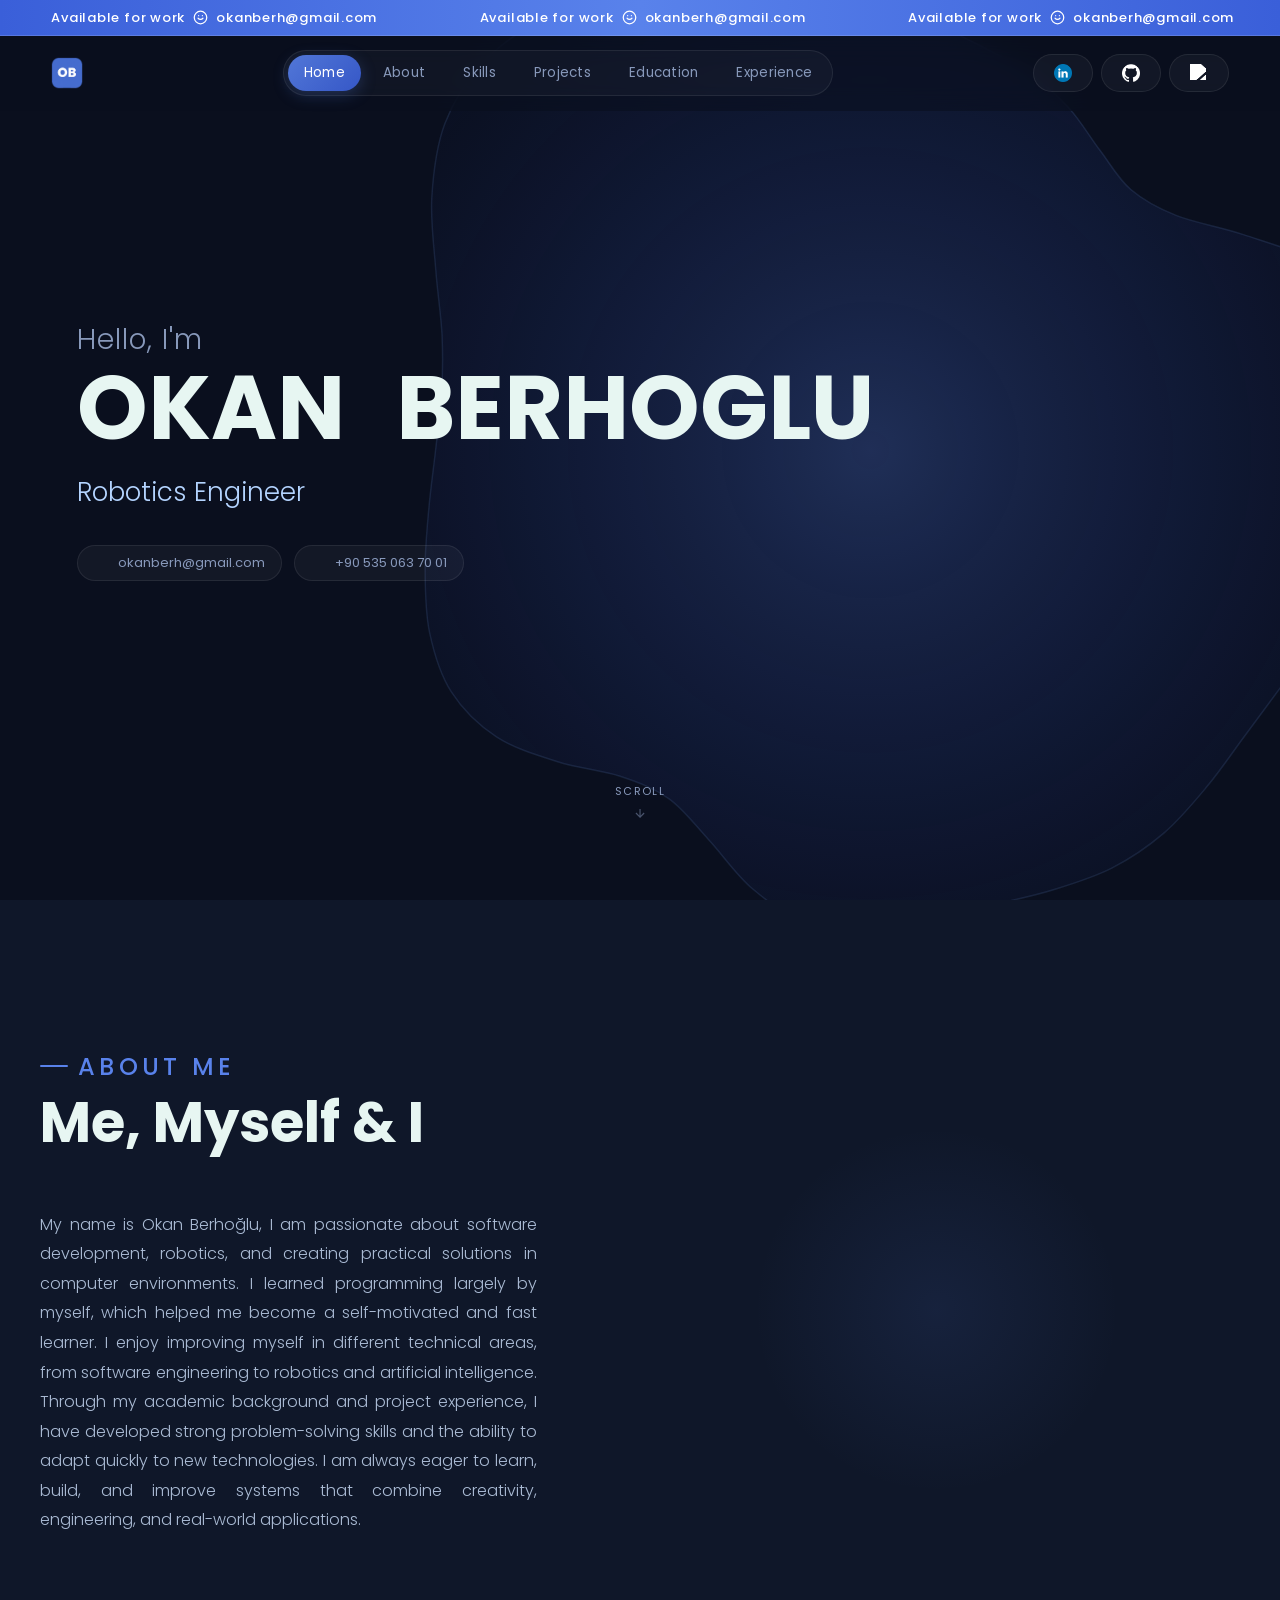
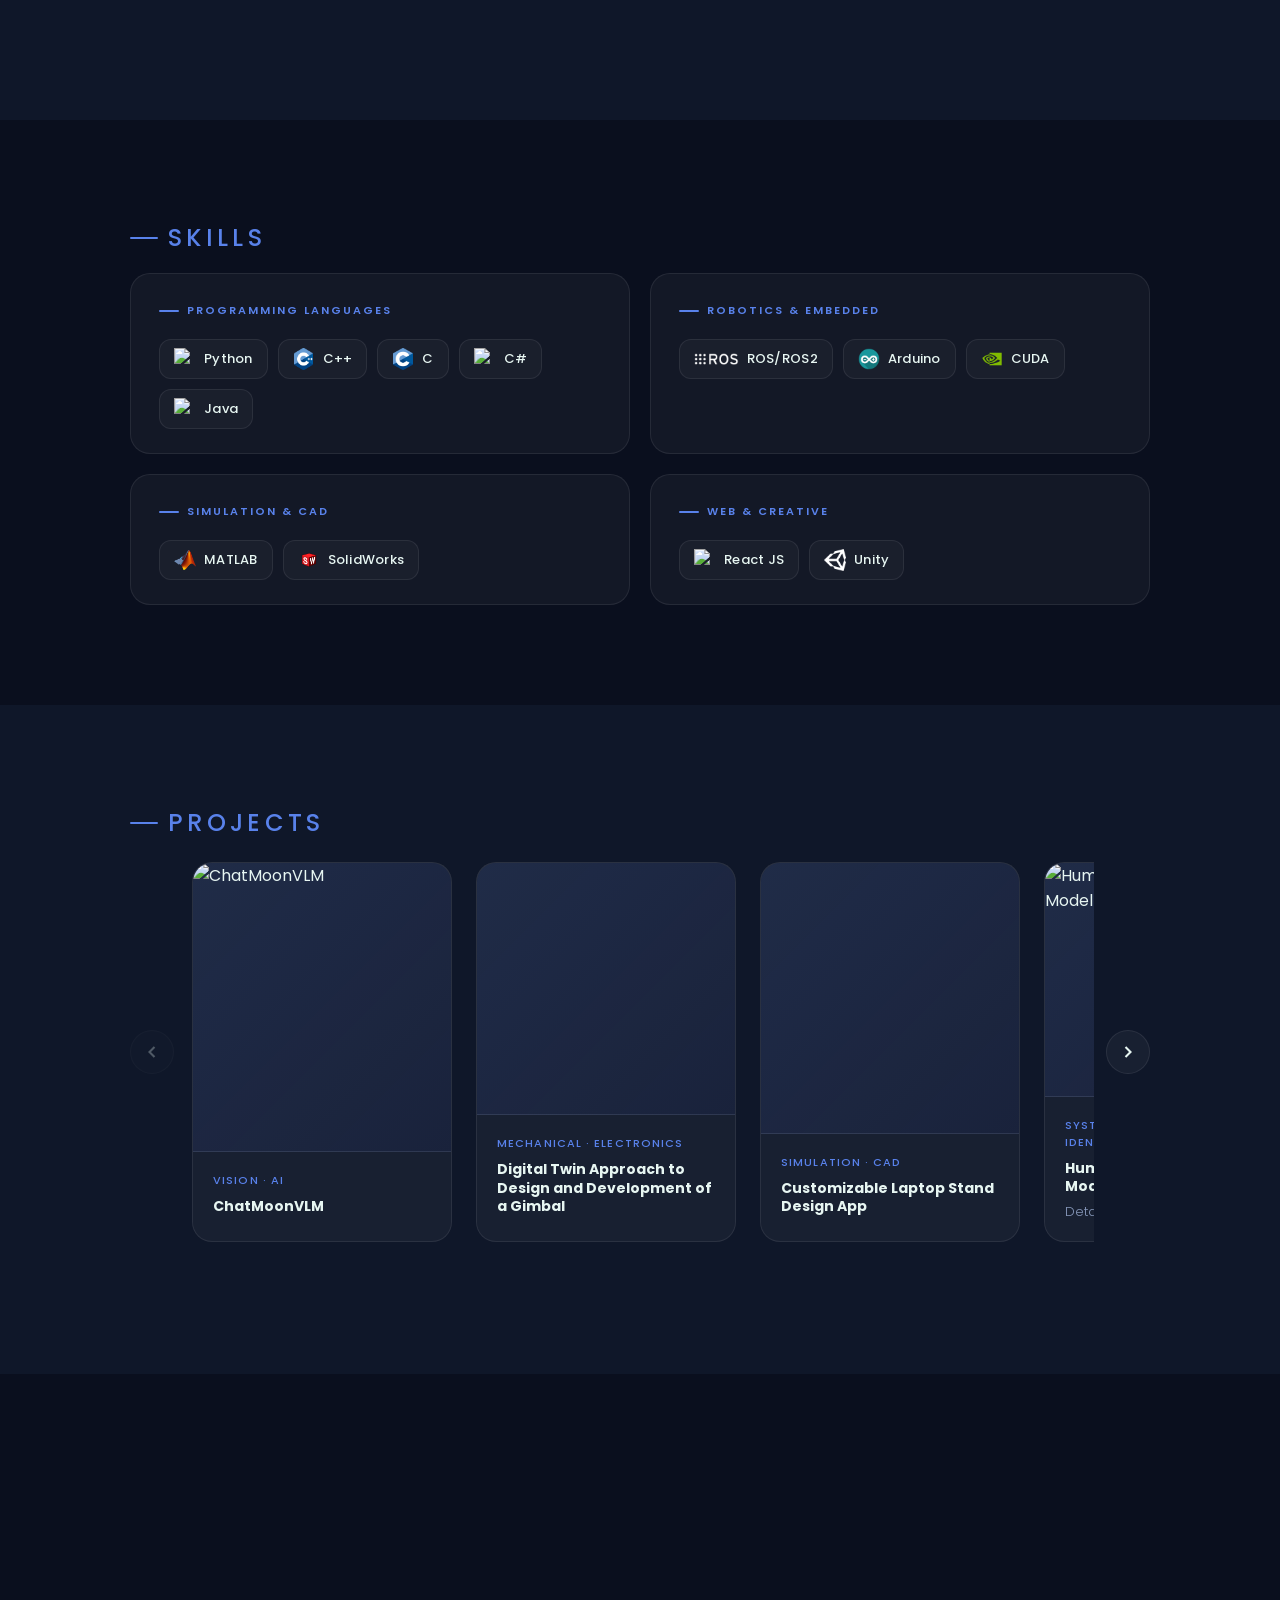
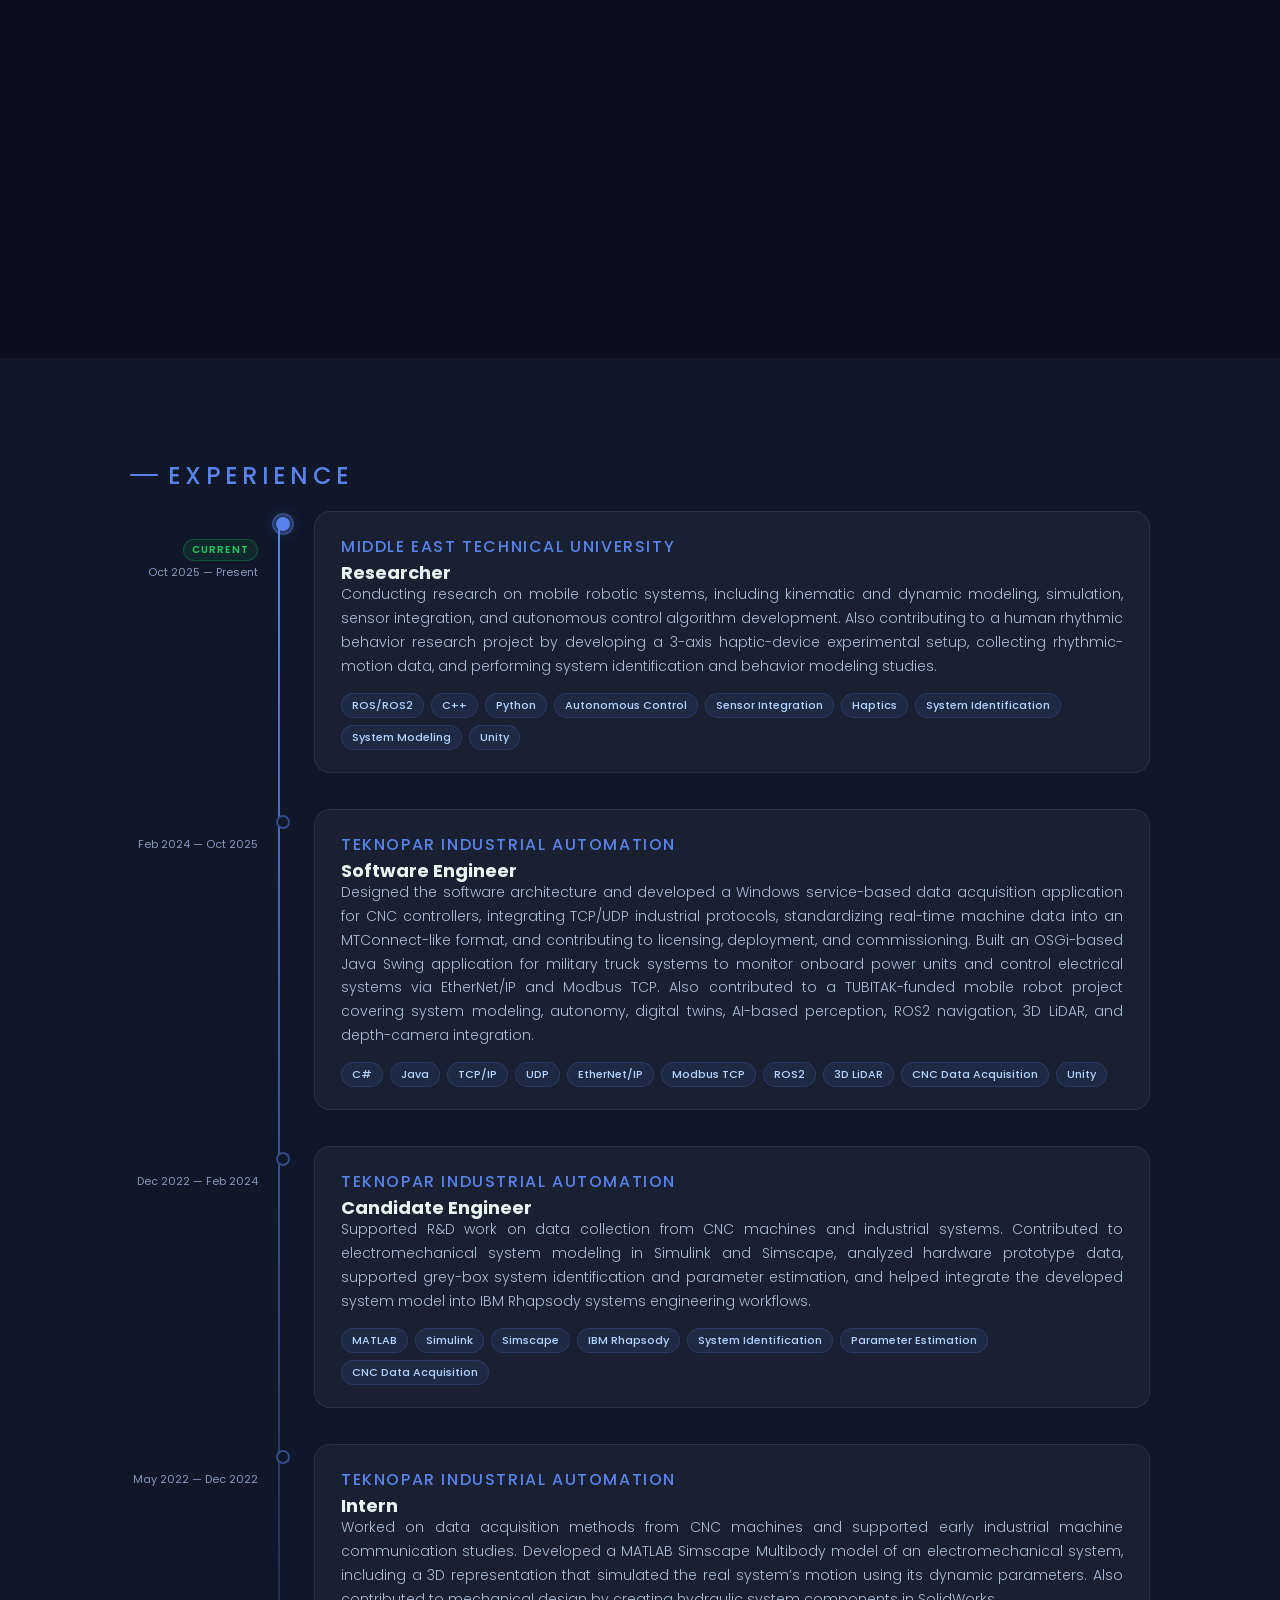
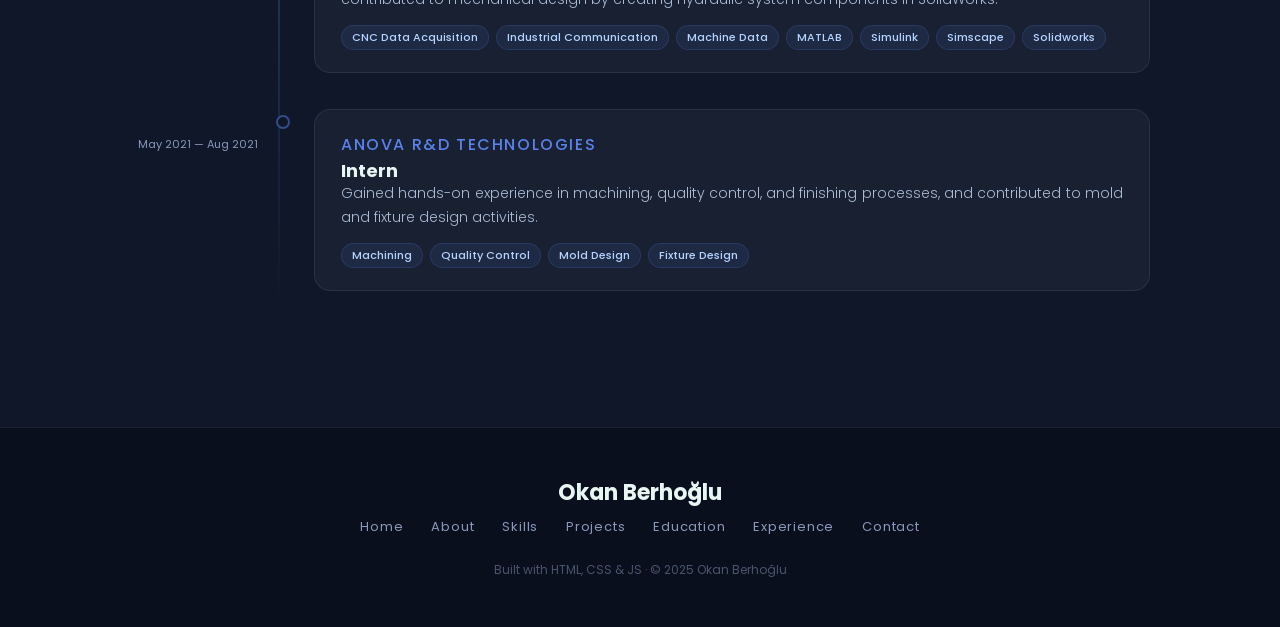
==== commit 71b8f36b: "Scrolling is made smoother." ====
--- a/index.html
+++ b/index.html
@@ -231,7 +231,7 @@
         </a>
       </div>
     </nav>
-    <aside class="menu" aria-label="Mobile navigation">
+    <aside class="menu" data-lenis-prevent aria-label="Mobile navigation">
       <!-- <div class="menu-header">
         <span class="menu-eyebrow">Menu</span>
         <span class="menu-title">Okan Berhoğlu</span>
@@ -724,6 +724,8 @@
     <script src="./JS/blobAnim.js"></script>
     <script src="./JS/letterHover.js"></script>
     <script src="./JS/reveal.js"></script>
+    <script src="https://cdn.jsdelivr.net/npm/lenis@1.3.26/dist/lenis.min.js"></script>
+    <script src="./JS/smoothScroll.js"></script>
     <script src="./JS/menuOpen.js"></script>
     <script src="./JS/desktopNav.js"></script>
     <script src="./JS/projectsAnim.js"></script>
--- a/CSS/main.css
+++ b/CSS/main.css
@@ -11,6 +11,22 @@
 }
 html {
   scroll-behavior: smooth;
+}
+html.lenis,
+html.lenis body {
+  height: auto;
+}
+.lenis.lenis-smooth {
+  scroll-behavior: auto !important;
+}
+.lenis:not(.lenis-autoToggle).lenis-stopped {
+  overflow: clip;
+}
+.lenis [data-lenis-prevent] {
+  overscroll-behavior: contain;
+}
+.lenis.lenis-smooth iframe {
+  pointer-events: none;
 }
 body {
   background-color: #0a0f1e;
@@ -143,6 +159,9 @@
   flex-direction: column;
   justify-content: space-between;
   cursor: pointer;
+  background: none;
+  border: none;
+  padding: 0;
 }
 .navbar .hamburger span {
   width: 100%;
@@ -539,6 +558,27 @@
   padding-top: var(--ticker-h);
 }
 
+/* Offset anchor scroll for fixed ticker + nav */
+#home,
+#aboutMe,
+#skills,
+#projects,
+#education,
+#experiences {
+  scroll-margin-top: calc(var(--ticker-h) + 60px);
+}
+
+@media (max-width: 965px) {
+  #home,
+  #aboutMe,
+  #skills,
+  #projects,
+  #education,
+  #experiences {
+    scroll-margin-top: calc(var(--ticker-h) + 52px);
+  }
+}
+
 /* =============================================
        HOME SECTION
     ============================================= */
@@ -619,7 +659,7 @@
 .home .nameBox .lastName {
   margin-left: 0.22em;
 }
-.home h1.alpha {
+.home .nameBox .alpha {
   font-size: clamp(52px, 7vw, 90px);
 }
 .name-alias {
@@ -782,7 +822,7 @@
   .home-inner {
     padding: 0 5vw;
   }
-  .home h1.alpha {
+  .home .nameBox .alpha {
     font-size: clamp(40px, 10vw, 60px);
   }
 }
@@ -922,71 +962,127 @@
   background: var(--navy);
 }
 
-.skills-ticker-wrap {
-  width: 100%;
-  overflow: hidden;
-  position: relative;
-  padding: 12px 0;
-}
-.skills-ticker-track {
-  display: flex;
-}
-.skills-ticker-row {
-  display: flex;
-  flex-shrink: 0;
-  gap: 14px;
-  animation: skills-scroll 25s linear infinite;
-  padding-right: 14px;
-}
-.skills-ticker-row:hover {
-  animation-play-state: paused;
-}
-.skills-ticker-row:hover {
-  animation-play-state: paused;
-}
-@keyframes skills-scroll {
-  0% {
-    transform: translateX(0);
-  }
-  100% {
-    transform: translateX(-50%);
-  }
-}
-.skill-chip {
-  display: flex;
-  flex-direction: row;
-  align-items: center;
-  justify-content: center;
-  gap: 8px;
+.skills-grid {
+  display: grid;
+  grid-template-columns: repeat(2, 1fr);
+  gap: 20px;
+}
+
+.skill-category {
   background: var(--surface);
   border: 1px solid var(--border);
-  border-radius: 16px;
-  padding: 14px 16px;
-  width: 180px;
-  height: 80px;
+  border-radius: 20px;
+  padding: 28px 28px 24px;
+  display: flex;
+  flex-direction: column;
+  gap: 20px;
+  transition:
+    border-color 0.3s ease,
+    background 0.3s ease;
+  position: relative;
+  overflow: hidden;
+}
+
+.skill-category::before {
+  content: "";
+  position: absolute;
+  top: 0;
+  left: 0;
+  right: 0;
+  height: 2px;
+  background: linear-gradient(90deg, var(--accent), transparent);
+  opacity: 0;
+  transition: opacity 0.3s ease;
+}
+
+.skill-category:hover {
+  border-color: rgba(89, 130, 235, 0.3);
+  background: var(--surface-hover);
+}
+
+.skill-category:hover::before {
+  opacity: 1;
+}
+
+.skill-category-label {
+  font-size: 11px;
+  font-weight: 600;
+  letter-spacing: 0.18em;
+  text-transform: uppercase;
+  color: var(--accent);
+  display: flex;
+  align-items: center;
+  gap: 8px;
+}
+
+.skill-category-label::before {
+  content: "";
+  display: block;
+  width: 20px;
+  height: 2px;
+  background: var(--accent);
+  border-radius: 1px;
+  flex-shrink: 0;
+}
+
+.skill-items {
+  display: flex;
+  flex-wrap: wrap;
+  gap: 10px;
+}
+
+.skill-item {
+  display: inline-flex;
+  align-items: center;
+  gap: 8px;
+  background: rgba(255, 255, 255, 0.03);
+  border: 1px solid var(--border);
+  border-radius: 12px;
+  padding: 8px 14px;
+  transition:
+    border-color 0.25s ease,
+    background 0.25s ease,
+    transform 0.25s ease,
+    box-shadow 0.25s ease;
   cursor: default;
-  transition: all 0.3s ease;
+}
+
+.skill-item:hover {
+  border-color: var(--accent);
+  background: rgba(89, 130, 235, 0.08);
+  transform: translateY(-2px);
+  box-shadow: 0 4px 16px rgba(89, 130, 235, 0.15);
+}
+
+.skill-item img {
+  width: 22px;
+  height: 22px;
+  object-fit: contain;
   flex-shrink: 0;
-  font-size: 22px;
-  background-color: #ffffff;
-}
-.skill-chip span {
-  font-size: 16px;
+}
+
+.skill-item img[alt="ROS/ROS2"],
+.skill-item img[alt="Unity"] {
+  filter: brightness(0) invert(1);
+}
+
+.skill-item img[alt="ROS/ROS2"] {
+  width: auto;
+  height: 13px;
+}
+
+.skill-item span {
+  font-size: 13px;
   font-weight: 500;
-  color: #000000;
+  color: var(--text-primary);
   white-space: nowrap;
   letter-spacing: 0.02em;
 }
-.skill-chip:hover {
-  background: #7daacb;
-  border-color: var(--accent);
-  transform: translateY(-3px);
-  box-shadow: 0 8px 20px rgba(89, 130, 235, 0.2);
-}
-.skill-chip img {
-  width: 50px;
-  height: 50px;
-  object-fit: contain;
+
+@media (max-width: 640px) {
+  .skills-grid {
+    grid-template-columns: 1fr;
+  }
 }
 
 /* =============================================
@@ -1059,7 +1155,7 @@
     rgba(40, 65, 180, 0.08) 100%
   );
   display: flex;
-  align-items: center;
+  align-items: flex-start;
   justify-content: center;
   border-bottom: 1px solid var(--border);
   overflow: hidden;
@@ -1832,3 +1928,33 @@
     transform: translateY(-144px);
   }
 }
+
+/* =============================================
+       REDUCED MOTION
+    ============================================= */
+@media (prefers-reduced-motion: reduce) {
+  *,
+  *::before,
+  *::after {
+    animation-duration: 0.01ms !important;
+    animation-iteration-count: 1 !important;
+    transition-duration: 0.01ms !important;
+    scroll-behavior: auto !important;
+  }
+
+  /* Ensure fade-in and reveal elements are immediately visible */
+  .fade-in {
+    opacity: 1;
+    transform: none;
+  }
+
+  .reveal {
+    opacity: 1;
+    transform: none;
+  }
+
+  .reveal-proj {
+    opacity: 1;
+    transform: none;
+  }
+}
